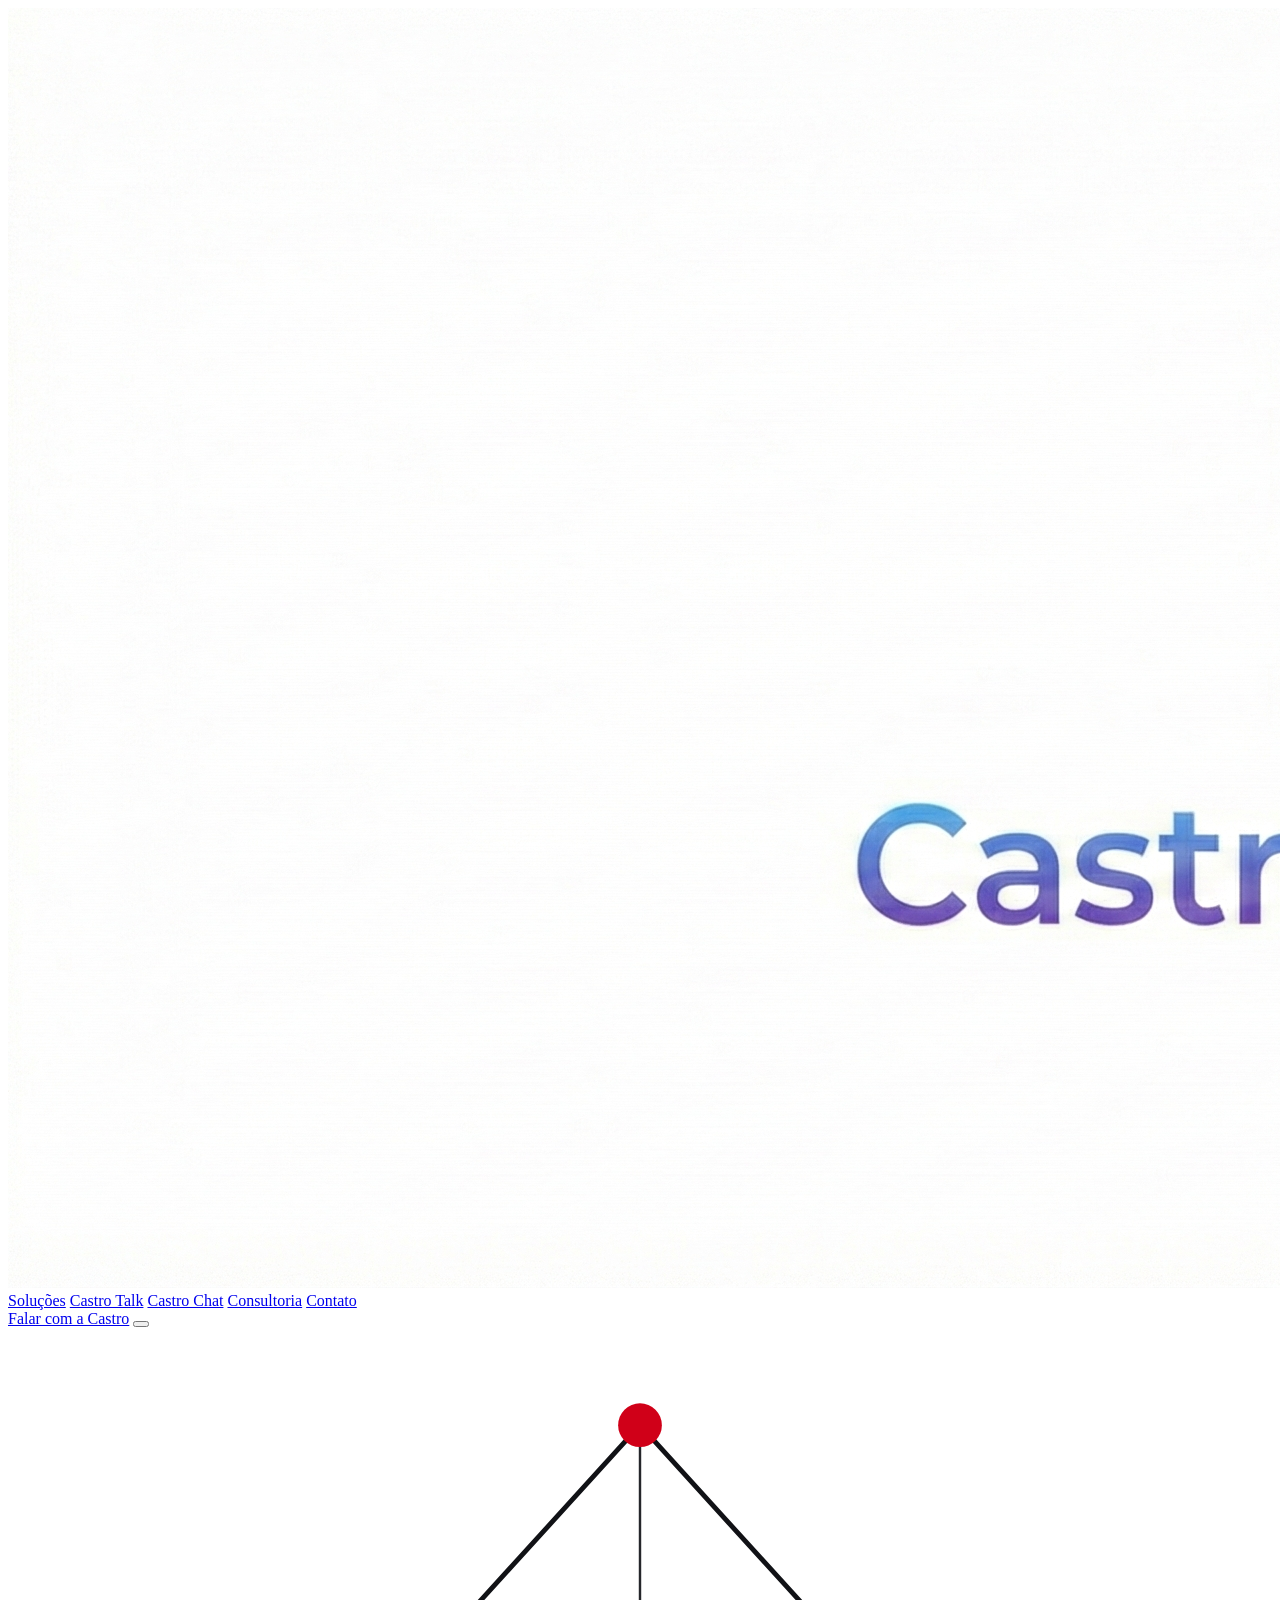
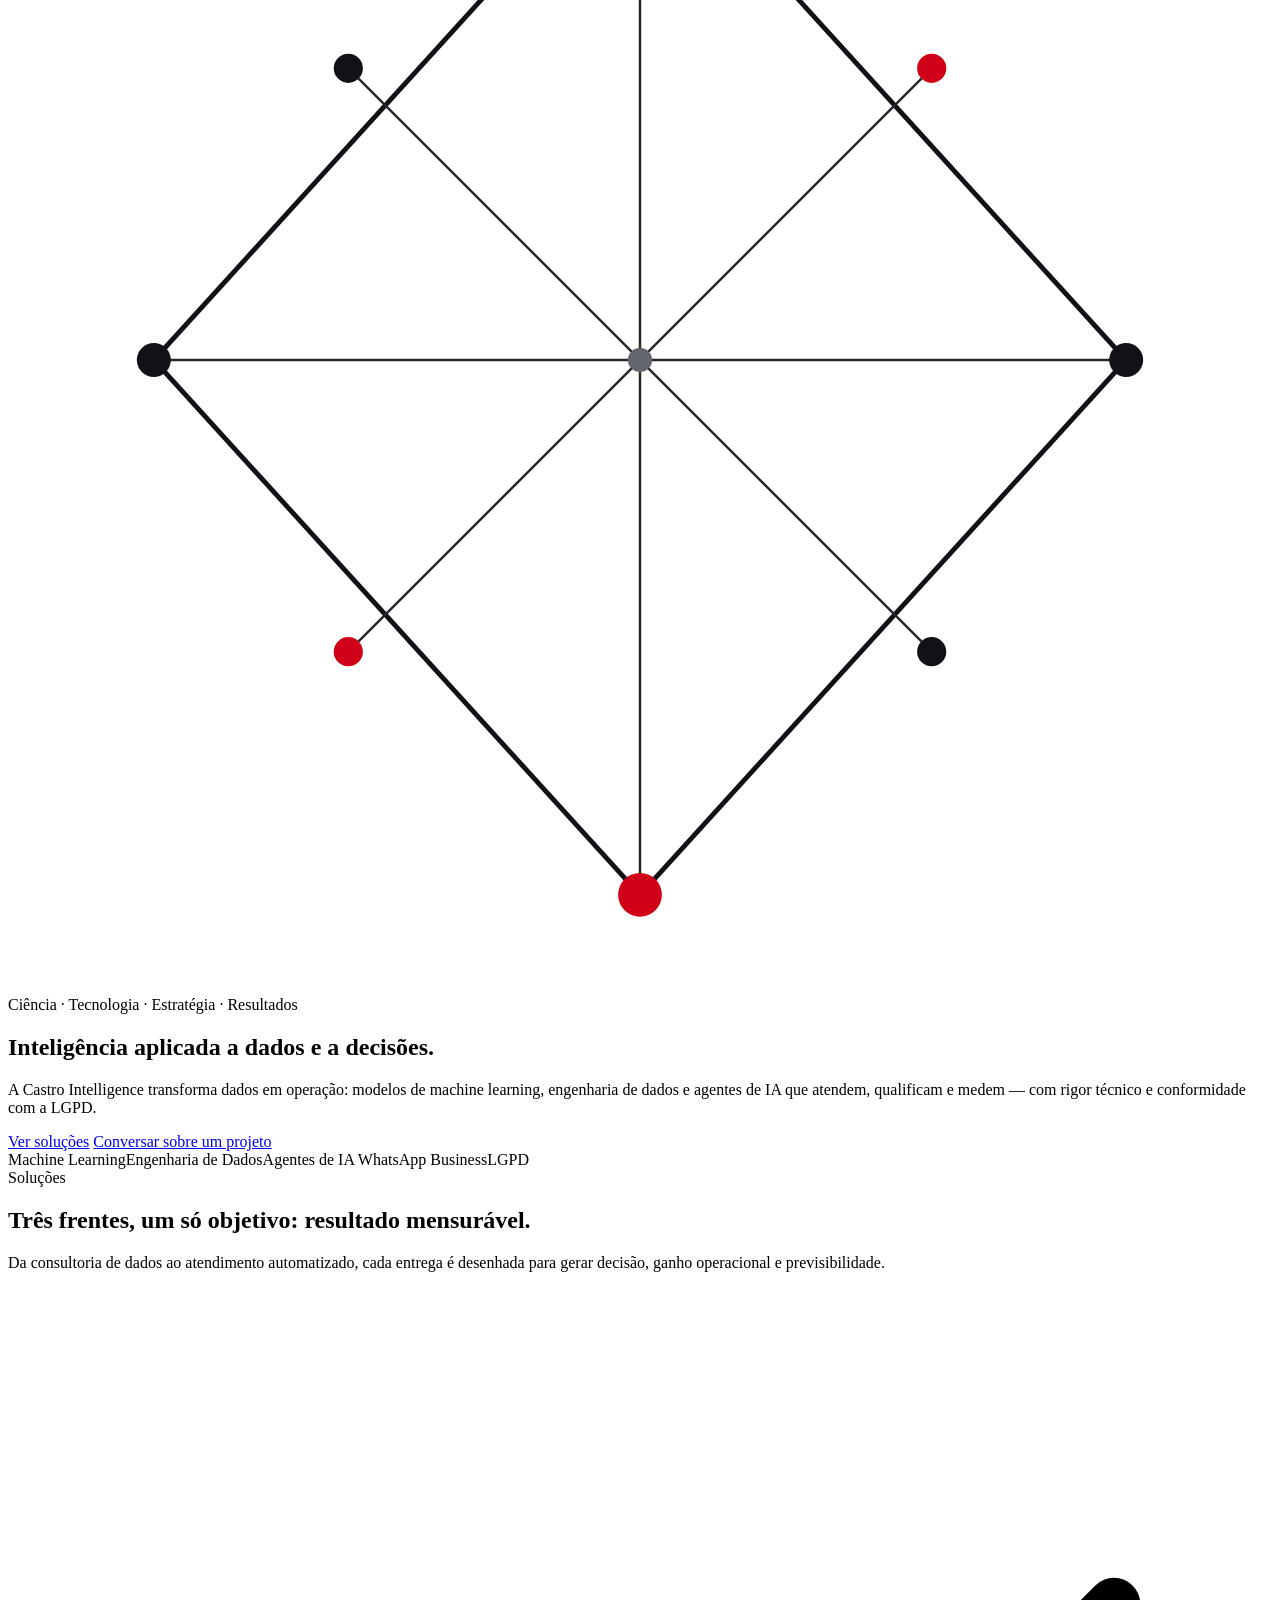
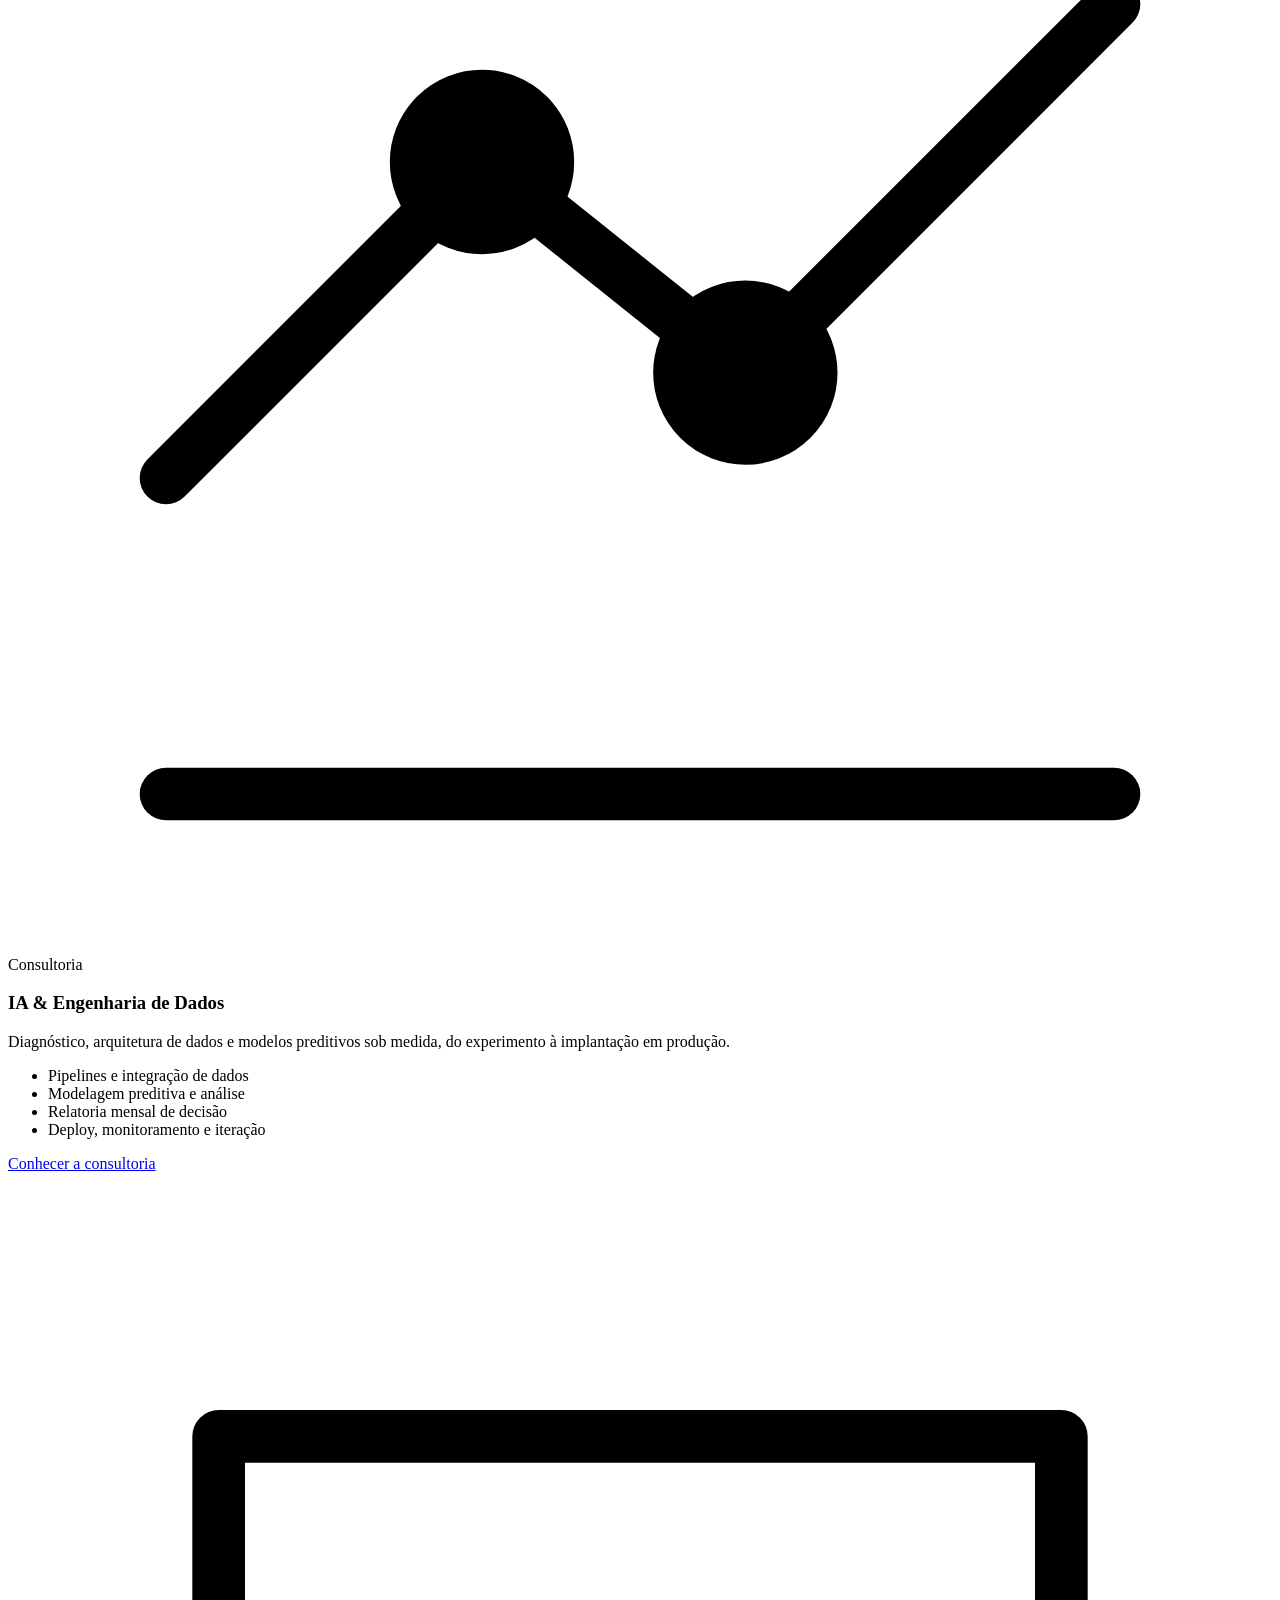
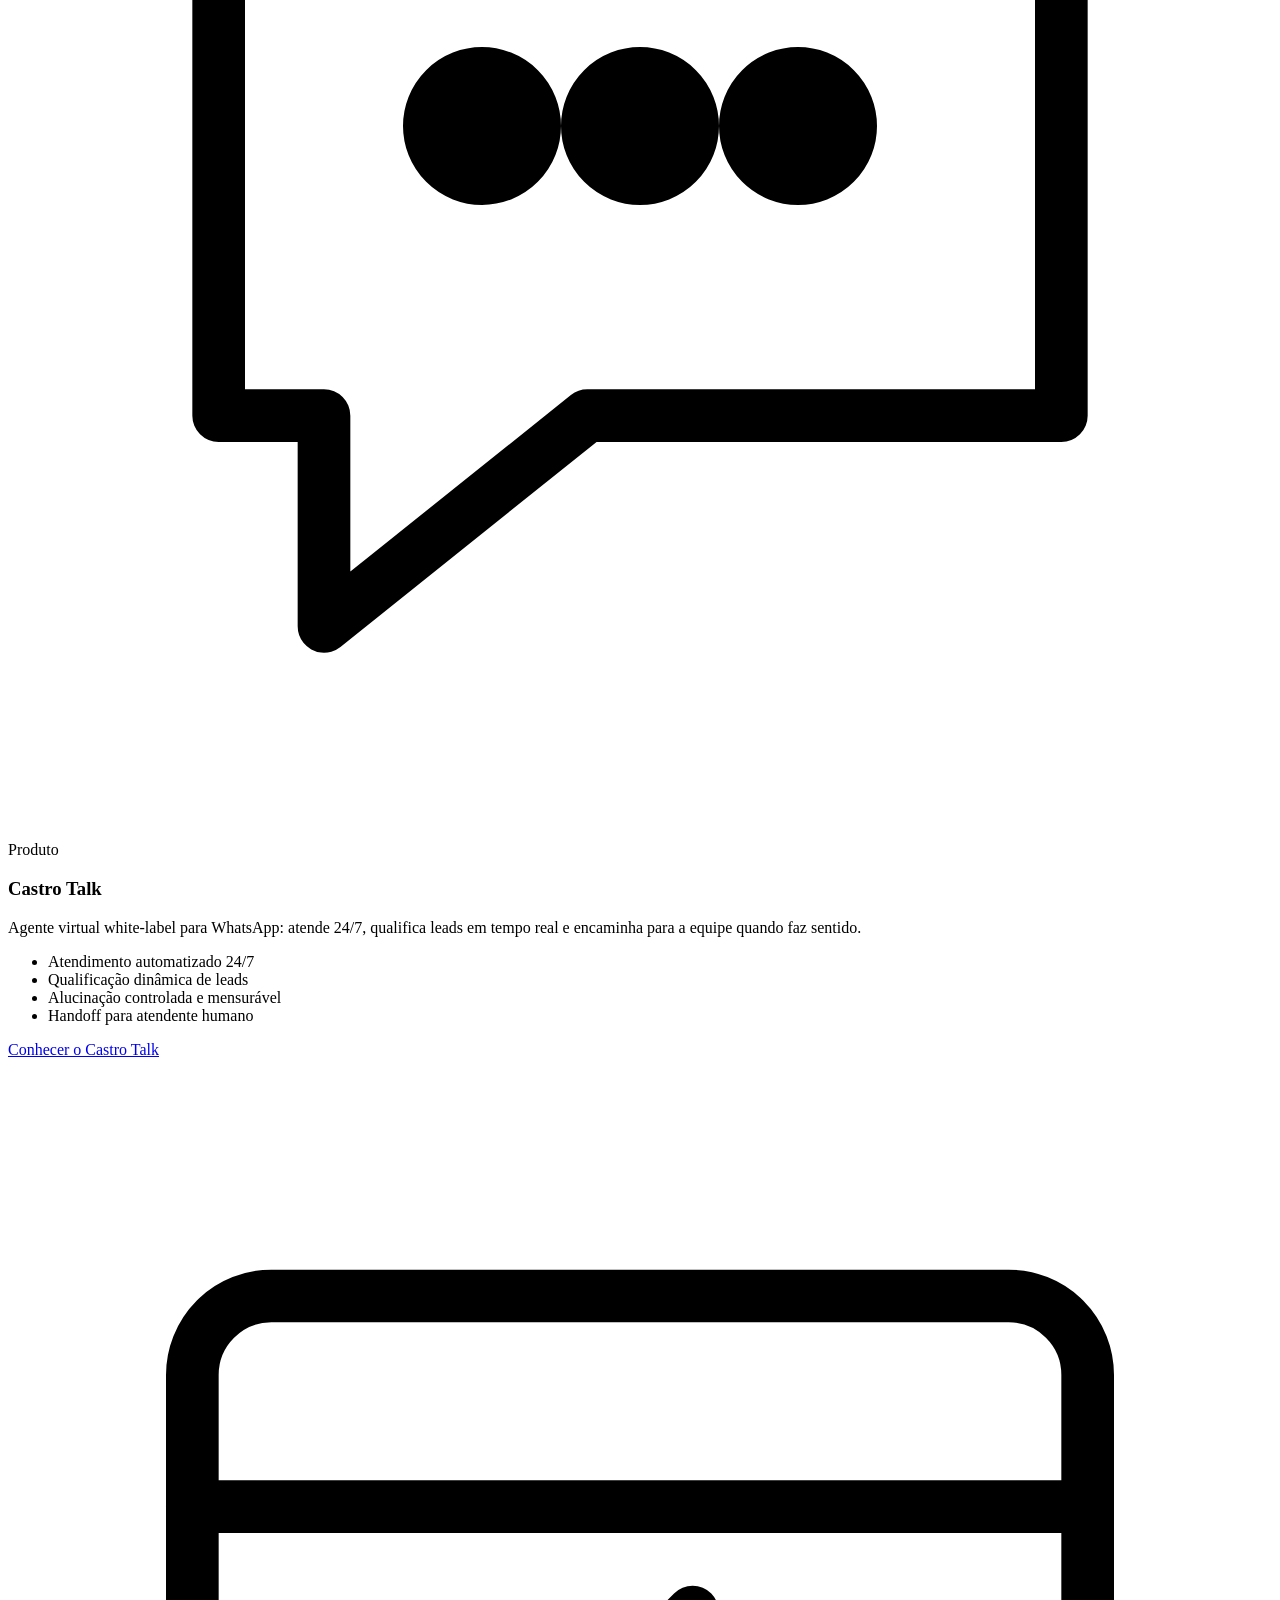
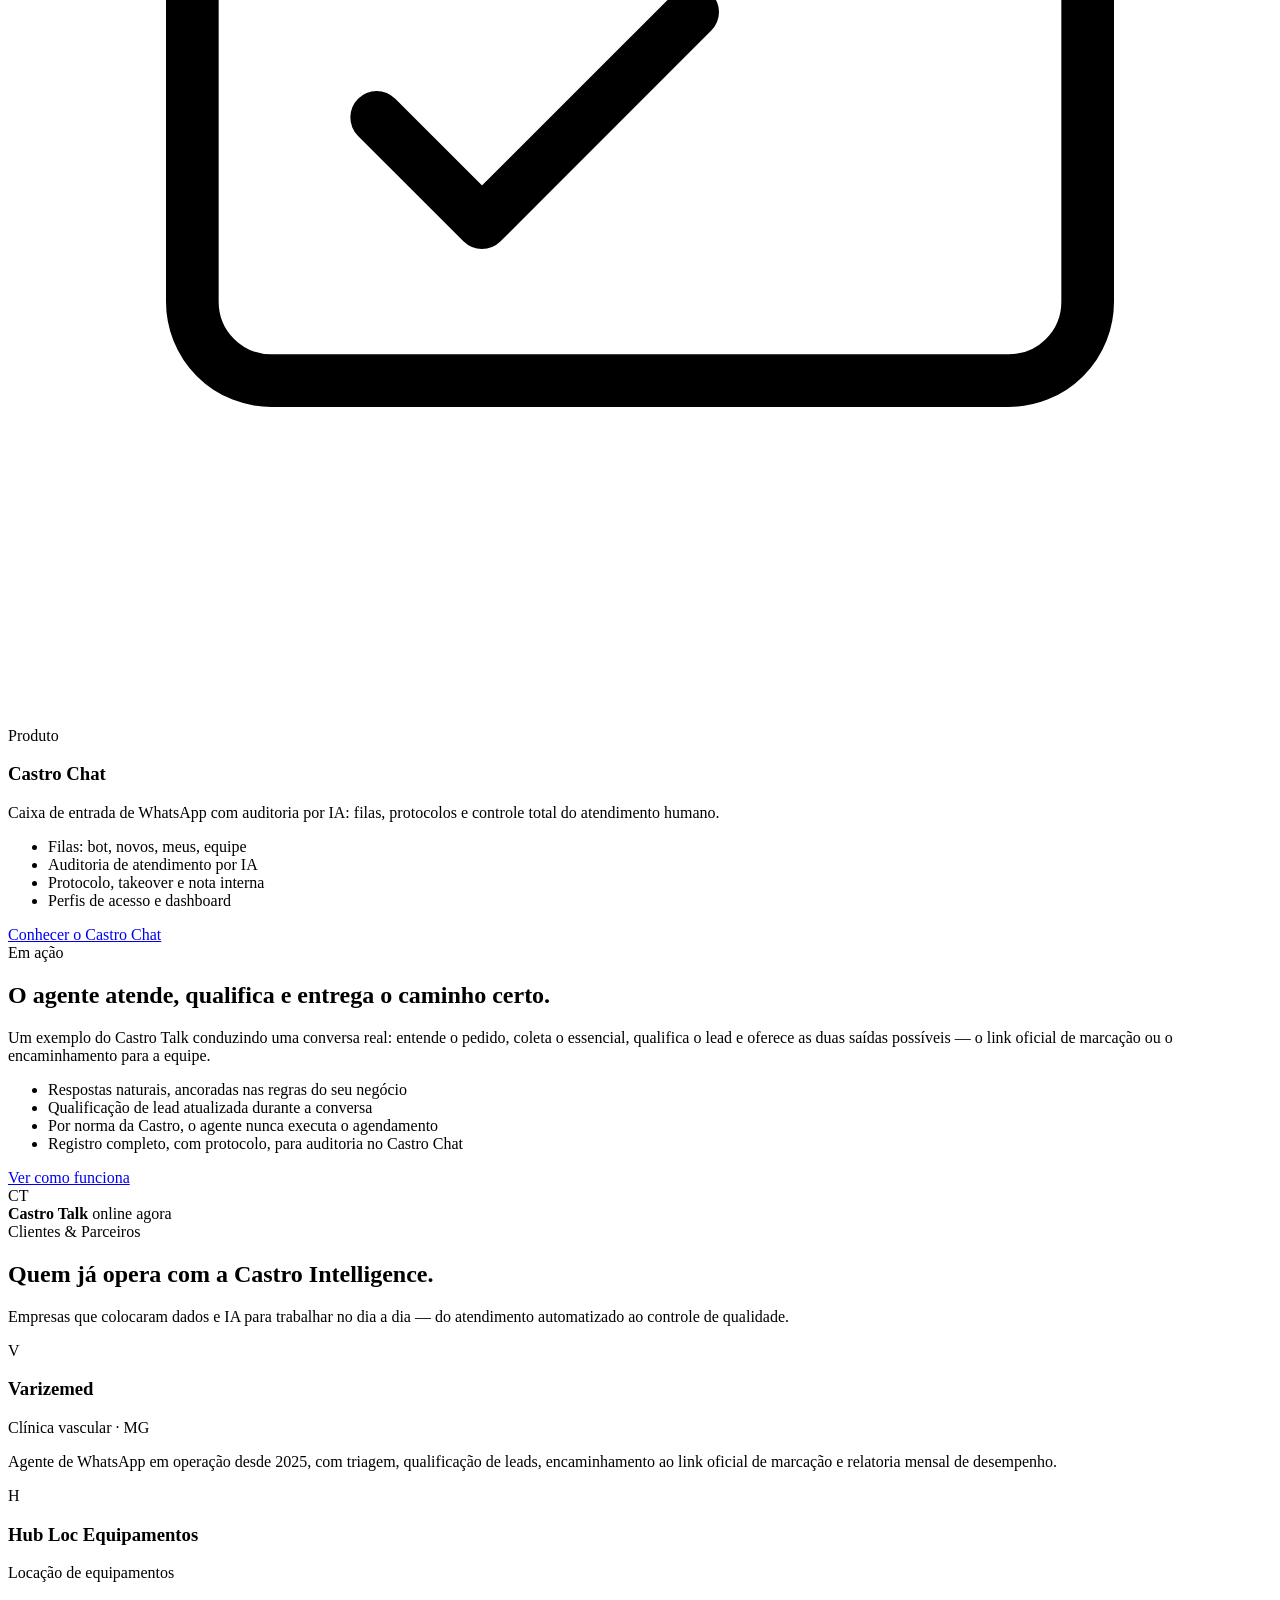
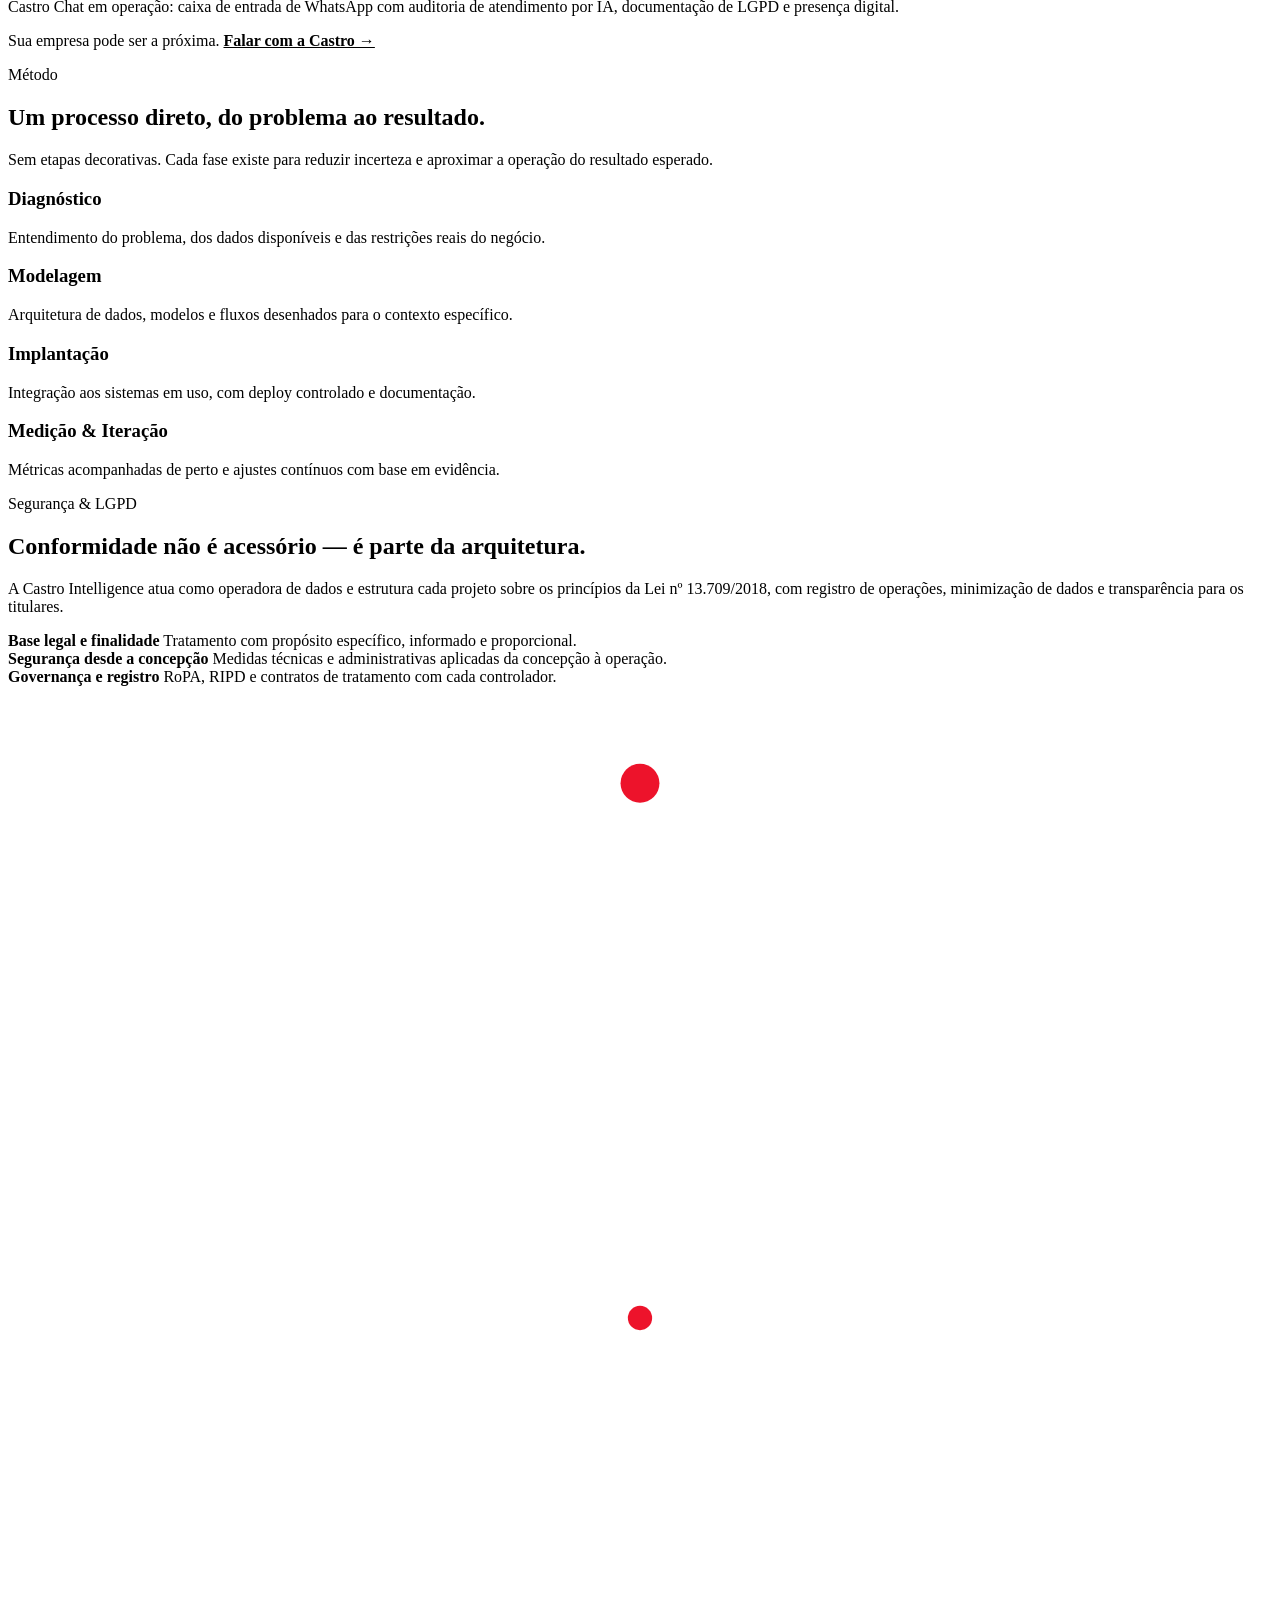
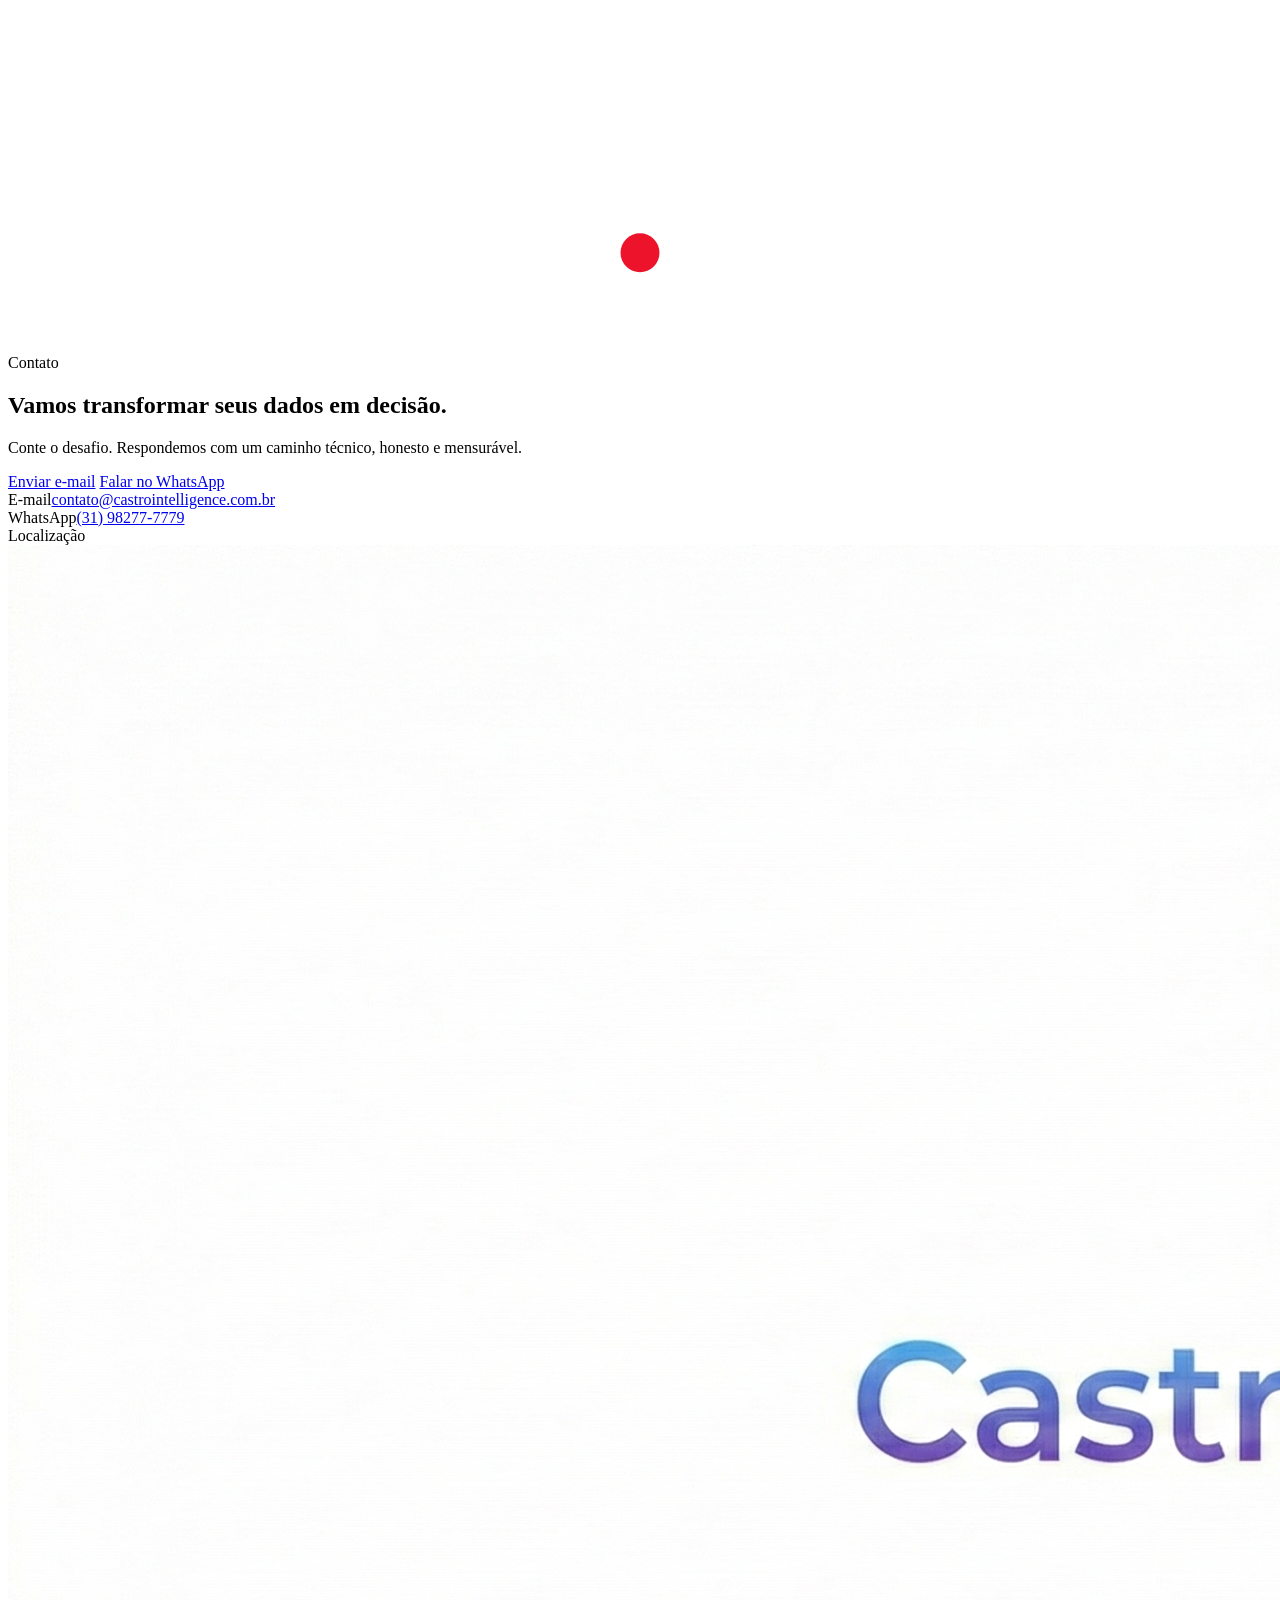
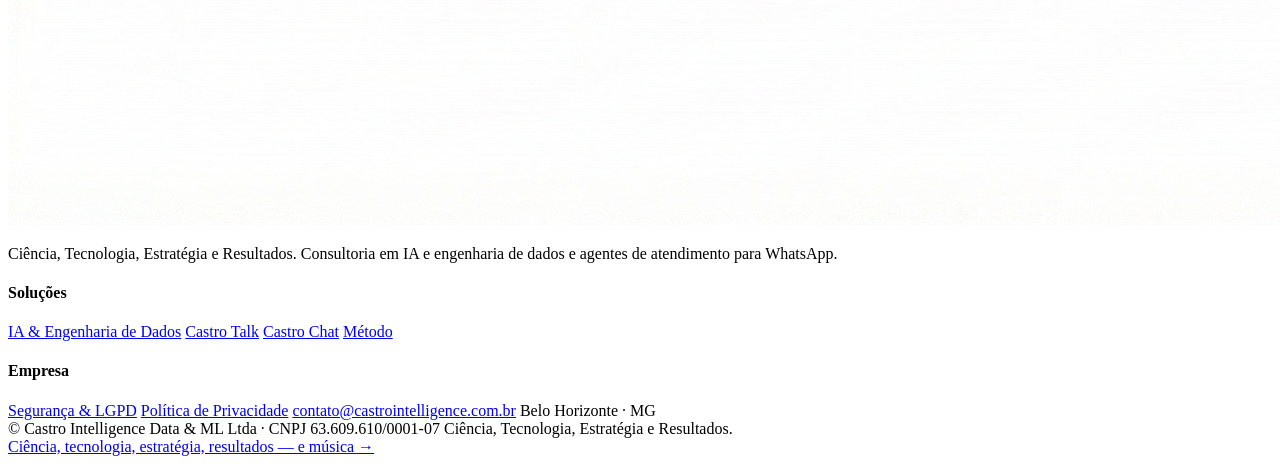
==== index.html @ 680d4be9 "Update index.html" ====
<!doctype html>
<html lang="pt-BR">
<head>
  <meta charset="utf-8" />
  <meta name="viewport" content="width=device-width, initial-scale=1" />
  <title>Castro Intelligence — Ciência, Tecnologia, Estratégia e Resultados</title>
  <meta name="description" content="Castro Intelligence — consultoria em IA e engenharia de dados, agentes de WhatsApp (Castro Talk) e inbox com auditoria por IA (Castro Chat). Belo Horizonte, MG." />
  <meta name="theme-color" content="#111216" />

  <meta property="og:type" content="website" />
  <meta property="og:title" content="Castro Intelligence — Ciência, Tecnologia, Estratégia e Resultados" />
  <meta property="og:description" content="IA aplicada a dados e a decisões. Consultoria em Machine Learning, engenharia de dados e agentes de IA para WhatsApp." />
  <meta property="og:url" content="https://castrointelligence.com.br" />
  <meta property="og:image" content="https://castrointelligence.com.br/assets/ci-logo.png" />
  <meta property="og:locale" content="pt_BR" />

  <link rel="icon" href="assets/ci-logo.png" />
  <link rel="canonical" href="https://castrointelligence.com.br/" />

  <!-- Google Tag Manager -->
  <script>
  (function(w,d,s,l,i){w[l]=w[l]||[];w[l].push({'gtm.start':
  new Date().getTime(),event:'gtm.js'});var f=d.getElementsByTagName(s)[0],
  j=d.createElement(s),dl=l!='dataLayer'?'&l='+l:'';j.async=true;j.src=
  'https://www.googletagmanager.com/gtm.js?id='+i+dl;f.parentNode.insertBefore(j,f);
  })(window,document,'script','dataLayer','GTM-5CB9PXD5');
  </script>
  <!-- End Google Tag Manager -->

  <link rel="preconnect" href="https://fonts.googleapis.com" />
  <link rel="preconnect" href="https://fonts.gstatic.com" crossorigin />
  <link href="https://fonts.googleapis.com/css2?family=Inter:wght@400;500;600;700&family=JetBrains+Mono:wght@500;600&family=Montserrat:wght@600;700;800&display=swap" rel="stylesheet" />
  <link rel="stylesheet" href="assets/ci.css" />
</head>

<body id="top">
  <!-- Google Tag Manager (noscript) -->
  <noscript><iframe src="https://www.googletagmanager.com/ns.html?id=GTM-5CB9PXD5"
  height="0" width="0" style="display:none;visibility:hidden"></iframe></noscript>

  <header class="site-header">
    <div class="container header-inner">
      <a class="brand" href="#top" aria-label="Castro Intelligence — início">
        <img src="assets/ci-logo.png" alt="Castro Intelligence" />
      </a>
      <nav class="nav" id="nav">
        <a href="#solucoes">Soluções</a>
        <a href="castro-talk.html">Castro Talk</a>
        <a href="castro-chat.html">Castro Chat</a>
        <a href="consultoria.html">Consultoria</a>
        <a href="#contato">Contato</a>
      </nav>
      <div class="header-cta">
        <a class="btn btn-primary" href="#contato" data-gtm="cta-contato">Falar com a Castro</a>
        <button class="menu-toggle" id="menuToggle" aria-label="Abrir menu" aria-expanded="false"><span></span></button>
      </div>
    </div>
  </header>

  <!-- ================= HERO ================= -->
  <section class="hero">
    <div class="hero-mesh" aria-hidden="true">
      <svg viewBox="0 0 520 520" xmlns="http://www.w3.org/2000/svg">
        <g fill="none" stroke="#25262B" stroke-width="1">
          <path d="M260 40 L460 260 L260 480 L60 260 Z" stroke="#111216" stroke-width="2"/>
          <path d="M260 40 L260 480 M60 260 L460 260 M140 140 L380 380 M380 140 L140 380"/>
        </g>
        <g>
          <circle cx="260" cy="40" r="9" fill="#D00018"/><circle cx="460" cy="260" r="7" fill="#111216"/>
          <circle cx="260" cy="480" r="9" fill="#D00018"/><circle cx="60" cy="260" r="7" fill="#111216"/>
          <circle cx="140" cy="140" r="6" fill="#111216"/><circle cx="380" cy="140" r="6" fill="#D00018"/>
          <circle cx="380" cy="380" r="6" fill="#111216"/><circle cx="140" cy="380" r="6" fill="#D00018"/>
          <circle cx="260" cy="260" r="5" fill="#64676E"/>
        </g>
      </svg>
    </div>
    <div class="container">
      <div class="hero-inner">
        <span class="eyebrow">Ciência · Tecnologia · Estratégia · Resultados</span>
        <h1>Inteligência aplicada a <span class="accent">dados</span> e a <span class="accent">decisões</span>.</h1>
        <p class="lead">
          A Castro Intelligence transforma dados em operação: modelos de machine learning,
          engenharia de dados e agentes de IA que atendem, qualificam e medem — com rigor
          técnico e conformidade com a LGPD.
        </p>
        <div class="hero-cta">
          <a class="btn btn-primary" href="#solucoes">Ver soluções</a>
          <a class="btn btn-ghost" href="#contato">Conversar sobre um projeto</a>
        </div>
        <div class="hero-tags" aria-hidden="true">
          <span>Machine Learning</span><span>Engenharia de Dados</span><span>Agentes de IA</span>
          <span>WhatsApp Business</span><span>LGPD</span>
        </div>
      </div>
    </div>
  </section>

  <!-- ================= SOLUÇÕES ================= -->
  <section class="section" id="solucoes">
    <div class="container">
      <div class="section-head reveal">
        <span class="eyebrow">Soluções</span>
        <h2>Três frentes, um só objetivo: resultado mensurável.</h2>
        <p>Da consultoria de dados ao atendimento automatizado, cada entrega é desenhada
           para gerar decisão, ganho operacional e previsibilidade.</p>
      </div>

      <div class="cards">
        <article class="card reveal">
          <svg class="card-icon" viewBox="0 0 48 48" fill="none" stroke="currentColor" stroke-width="2" stroke-linecap="round" stroke-linejoin="round" aria-hidden="true">
            <path d="M6 30 L18 18 L28 26 L42 12"/><circle cx="18" cy="18" r="2.5" fill="currentColor"/>
            <circle cx="28" cy="26" r="2.5" fill="currentColor"/><path d="M6 42 H42"/>
          </svg>
          <div class="card-kicker">Consultoria</div>
          <h3>IA &amp; Engenharia de Dados</h3>
          <p>Diagnóstico, arquitetura de dados e modelos preditivos sob medida, do
             experimento à implantação em produção.</p>
          <ul class="card-list">
            <li>Pipelines e integração de dados</li>
            <li>Modelagem preditiva e análise</li>
            <li>Relatoria mensal de decisão</li>
            <li>Deploy, monitoramento e iteração</li>
          </ul>
          <div class="card-foot"><a class="card-link" href="consultoria.html">Conhecer a consultoria</a></div>
        </article>

        <article class="card reveal">
          <svg class="card-icon" viewBox="0 0 48 48" fill="none" stroke="currentColor" stroke-width="2" stroke-linecap="round" stroke-linejoin="round" aria-hidden="true">
            <path d="M8 10 H40 V32 H22 L12 40 V32 H8 Z"/><circle cx="18" cy="21" r="2" fill="currentColor"/>
            <circle cx="24" cy="21" r="2" fill="currentColor"/><circle cx="30" cy="21" r="2" fill="currentColor"/>
          </svg>
          <div class="card-kicker">Produto</div>
          <h3>Castro Talk</h3>
          <p>Agente virtual white-label para WhatsApp: atende 24/7, qualifica leads em
             tempo real e encaminha para a equipe quando faz sentido.</p>
          <ul class="card-list">
            <li>Atendimento automatizado 24/7</li>
            <li>Qualificação dinâmica de leads</li>
            <li>Alucinação controlada e mensurável</li>
            <li>Handoff para atendente humano</li>
          </ul>
          <div class="card-foot"><a class="card-link" href="castro-talk.html">Conhecer o Castro Talk</a></div>
        </article>

        <article class="card reveal">
          <svg class="card-icon" viewBox="0 0 48 48" fill="none" stroke="currentColor" stroke-width="2" stroke-linecap="round" stroke-linejoin="round" aria-hidden="true">
            <rect x="7" y="9" width="34" height="26" rx="3"/><path d="M7 17 H41"/><path d="M14 25 l4 4 l8 -8"/>
          </svg>
          <div class="card-kicker">Produto</div>
          <h3>Castro Chat</h3>
          <p>Caixa de entrada de WhatsApp com auditoria por IA: filas, protocolos e
             controle total do atendimento humano.</p>
          <ul class="card-list">
            <li>Filas: bot, novos, meus, equipe</li>
            <li>Auditoria de atendimento por IA</li>
            <li>Protocolo, takeover e nota interna</li>
            <li>Perfis de acesso e dashboard</li>
          </ul>
          <div class="card-foot"><a class="card-link" href="castro-chat.html">Conhecer o Castro Chat</a></div>
        </article>
      </div>
    </div>
  </section>

  <!-- ================= DEMO ================= -->
  <section class="section section-alt" id="demo">
    <div class="container">
      <div class="demo-grid">
        <div class="demo-copy reveal">
          <span class="eyebrow">Em ação</span>
          <h2>O agente atende, qualifica e entrega o caminho certo.</h2>
          <p>Um exemplo do Castro Talk conduzindo uma conversa real: entende o pedido,
             coleta o essencial, qualifica o lead e oferece as duas saídas possíveis —
             o link oficial de marcação ou o encaminhamento para a equipe.</p>
          <ul class="demo-list">
            <li>Respostas naturais, ancoradas nas regras do seu negócio</li>
            <li>Qualificação de lead atualizada durante a conversa</li>
            <li>Por norma da Castro, o agente nunca executa o agendamento</li>
            <li>Registro completo, com protocolo, para auditoria no Castro Chat</li>
          </ul>
          <div class="hero-cta">
            <a class="btn btn-ghost" href="castro-talk.html">Ver como funciona</a>
          </div>
        </div>
        <div class="demo-phone reveal">
          <div class="phone">
            <div class="phone-top">
              <div class="avatar">CT</div>
              <div>
                <strong>Castro Talk</strong>
                <span><span class="status-dot"></span>online agora</span>
              </div>
            </div>
            <div class="phone-body" id="chatBody"></div>
          </div>
        </div>
      </div>
    </div>
  </section>

  <!-- ================= CLIENTES ================= -->
  <section class="section" id="clientes">
    <div class="container">
      <div class="section-head reveal">
        <span class="eyebrow">Clientes &amp; Parceiros</span>
        <h2>Quem já opera com a Castro Intelligence.</h2>
        <p>Empresas que colocaram dados e IA para trabalhar no dia a dia — do atendimento
           automatizado ao controle de qualidade.</p>
      </div>
      <div class="clients">
        <article class="client-card reveal">
          <div class="client-head">
            <div class="client-logo">V</div>
            <div><h3>Varizemed</h3><div class="client-tag">Clínica vascular · MG</div></div>
          </div>
          <p>Agente de WhatsApp em operação desde 2025, com triagem, qualificação de leads,
             encaminhamento ao link oficial de marcação e relatoria mensal de desempenho.</p>
        </article>
        <article class="client-card reveal">
          <div class="client-head">
            <div class="client-logo">H</div>
            <div><h3>Hub Loc Equipamentos</h3><div class="client-tag">Locação de equipamentos</div></div>
          </div>
          <p>Castro Chat em operação: caixa de entrada de WhatsApp com auditoria de
             atendimento por IA, documentação de LGPD e presença digital.</p>
        </article>
      </div>
      <p class="client-note">Sua empresa pode ser a próxima. <a href="#contato" style="color:var(--ci-red);font-weight:600">Falar com a Castro →</a></p>
    </div>
  </section>

  <!-- ================= MÉTODO ================= -->
  <section class="section section-alt" id="metodo">
    <div class="container">
      <div class="section-head reveal">
        <span class="eyebrow">Método</span>
        <h2>Um processo direto, do problema ao resultado.</h2>
        <p>Sem etapas decorativas. Cada fase existe para reduzir incerteza e aproximar
           a operação do resultado esperado.</p>
      </div>
      <div class="steps">
        <div class="step reveal"><div class="step-line"></div><h3>Diagnóstico</h3>
          <p>Entendimento do problema, dos dados disponíveis e das restrições reais do negócio.</p></div>
        <div class="step reveal"><div class="step-line"></div><h3>Modelagem</h3>
          <p>Arquitetura de dados, modelos e fluxos desenhados para o contexto específico.</p></div>
        <div class="step reveal"><div class="step-line"></div><h3>Implantação</h3>
          <p>Integração aos sistemas em uso, com deploy controlado e documentação.</p></div>
        <div class="step reveal"><div class="step-line"></div><h3>Medição &amp; Iteração</h3>
          <p>Métricas acompanhadas de perto e ajustes contínuos com base em evidência.</p></div>
      </div>
    </div>
  </section>

  <!-- ================= LGPD ================= -->
  <section class="section" id="seguranca">
    <div class="container">
      <div class="trust">
        <div class="reveal">
          <span class="eyebrow">Segurança &amp; LGPD</span>
          <h2>Conformidade não é acessório — é parte da arquitetura.</h2>
          <p>A Castro Intelligence atua como operadora de dados e estrutura cada projeto
             sobre os princípios da Lei nº 13.709/2018, com registro de operações,
             minimização de dados e transparência para os titulares.</p>
        </div>
        <div class="trust-badges reveal">
          <div class="badge"><span class="dot" aria-hidden="true"></span>
            <div><strong>Base legal e finalidade</strong>
            <span>Tratamento com propósito específico, informado e proporcional.</span></div></div>
          <div class="badge"><span class="dot" aria-hidden="true"></span>
            <div><strong>Segurança desde a concepção</strong>
            <span>Medidas técnicas e administrativas aplicadas da concepção à operação.</span></div></div>
          <div class="badge"><span class="dot" aria-hidden="true"></span>
            <div><strong>Governança e registro</strong>
            <span>RoPA, RIPD e contratos de tratamento com cada controlador.</span></div></div>
        </div>
      </div>
    </div>
  </section>

  <!-- ================= CTA ================= -->
  <section class="cta-band" id="contato">
    <div class="cta-mesh" aria-hidden="true">
      <svg viewBox="0 0 520 520" xmlns="http://www.w3.org/2000/svg">
        <g fill="none" stroke="#ffffff" stroke-width="1" opacity=".6">
          <path d="M260 40 L460 260 L260 480 L60 260 Z"/><path d="M260 40 L260 480 M60 260 L460 260"/>
        </g>
        <g>
          <circle cx="260" cy="40" r="8" fill="#ED132B"/><circle cx="460" cy="260" r="6" fill="#ffffff"/>
          <circle cx="260" cy="480" r="8" fill="#ED132B"/><circle cx="60" cy="260" r="6" fill="#ffffff"/>
          <circle cx="260" cy="260" r="5" fill="#ED132B"/>
        </g>
      </svg>
    </div>
    <div class="container">
      <span class="eyebrow">Contato</span>
      <h2>Vamos transformar seus dados em decisão.</h2>
      <p>Conte o desafio. Respondemos com um caminho técnico, honesto e mensurável.</p>
      <div class="cta-actions">
        <a class="btn btn-primary" href="mailto:contato@castrointelligence.com.br" data-gtm="email-contato">Enviar e-mail</a>
        <a class="btn btn-outline-light" href="https://wa.me/5531982777779" target="_blank" rel="noopener" data-gtm="whatsapp-contato">Falar no WhatsApp</a>
      </div>
      <div class="cta-contacts">
        <div><span class="lbl">E-mail</span><a href="mailto:contato@castrointelligence.com.br">contato@castrointelligence.com.br</a></div>
        <div><span class="lbl">WhatsApp</span><a href="https://wa.me/5531982777779" target="_blank" rel="noopener">(31) 98277-7779</a></div>
        <div><span class="lbl">Localização</span><span style="color:rgba(255,255,255,.8)">Belo Horizonte · MG</span></div>
      </div>
    </div>
  </section>

  <!-- ================= FOOTER ================= -->
  <footer class="site-footer">
    <div class="container">
      <div class="footer-inner">
        <div class="footer-brand">
          <img src="assets/ci-logo.png" alt="Castro Intelligence" />
          <p>Ciência, Tecnologia, Estratégia e Resultados. Consultoria em IA e engenharia
             de dados e agentes de atendimento para WhatsApp.</p>
        </div>
        <div class="footer-col">
          <h4>Soluções</h4>
          <a href="consultoria.html">IA &amp; Engenharia de Dados</a>
          <a href="castro-talk.html">Castro Talk</a>
          <a href="castro-chat.html">Castro Chat</a>
          <a href="#metodo">Método</a>
        </div>
        <div class="footer-col">
          <h4>Empresa</h4>
          <a href="#seguranca">Segurança &amp; LGPD</a>
          <a href="privacidade.html">Política de Privacidade</a>
          <a href="mailto:contato@castrointelligence.com.br">contato@castrointelligence.com.br</a>
          <span>Belo Horizonte · MG</span>
        </div>
      </div>
      <div class="footer-bottom">
        <span>© <span id="year"></span> Castro Intelligence Data &amp; ML Ltda · CNPJ 63.609.610/0001-07</span>
        <span class="slogan">Ciência, Tecnologia, Estratégia e Resultados.</span>
      </div>
    </div>
  </footer>

  <!-- ================= ENCORE (portfólio musical) =================
       Para trocar o destino, edite apenas o href abaixo.
  ============================================================== -->
  <section class="encore">
    <div class="container">
      <div class="encore-inner">
        <a class="encore-trigger"
           href="https://iz-castro.github.io/portfolio-musical/"
           target="_blank" rel="noopener"
           data-gtm="portfolio-musical">
          <span class="dia" aria-hidden="true"></span>
          Ciência, tecnologia, estratégia, resultados — e música
          <span class="arrow" aria-hidden="true">→</span>
        </a>
      </div>
    </div>
  </section>

  <script>
    /* Fluxo real da agente: ela NUNCA agenda. Entrega o link ou encaminha para a equipe. */
    window.CI_CHAT = [
      {type:'in',  text:'Oi! Queria marcar uma consulta pra varizes.', t:'20:54'},
      {type:'out', text:'Olá! Sou a assistente virtual da clínica. Posso te ajudar com isso. Como é o seu nome completo?', t:'20:54'},
      {type:'in',  text:'Maria Fernandes', t:'20:55'},
      {type:'out', text:'Prazer, Maria. É o seu primeiro atendimento na clínica?', t:'20:55'},
      {type:'in',  text:'Sim, primeira vez', t:'20:55'},
      {type:'tag', text:'Qualificação atualizada · novo · primeira consulta'},
      {type:'out', text:'Perfeito, Maria! Para o agendamento temos duas opções práticas:\n\n1 — Você escolhe o horário e marca agora mesmo pelo link: https://marcaconsultas.com.br/Varizemed\n\n2 — Ou posso pedir para a equipe de atendimento entrar em contato com você por aqui.\n\nQual você prefere?', t:'20:56'},
      {type:'in',  text:'2', t:'20:56'},
      {type:'out', text:'Combinado! Já encaminhei para a equipe de atendimento. Em breve alguém fala com você por aqui.', t:'20:57'},
      {type:'sys', text:'Encaminhado à equipe · protocolo 20260714-1-REC'}
    ];
  </script>
  <script src="assets/ci.js"></script>
</body>
</html>
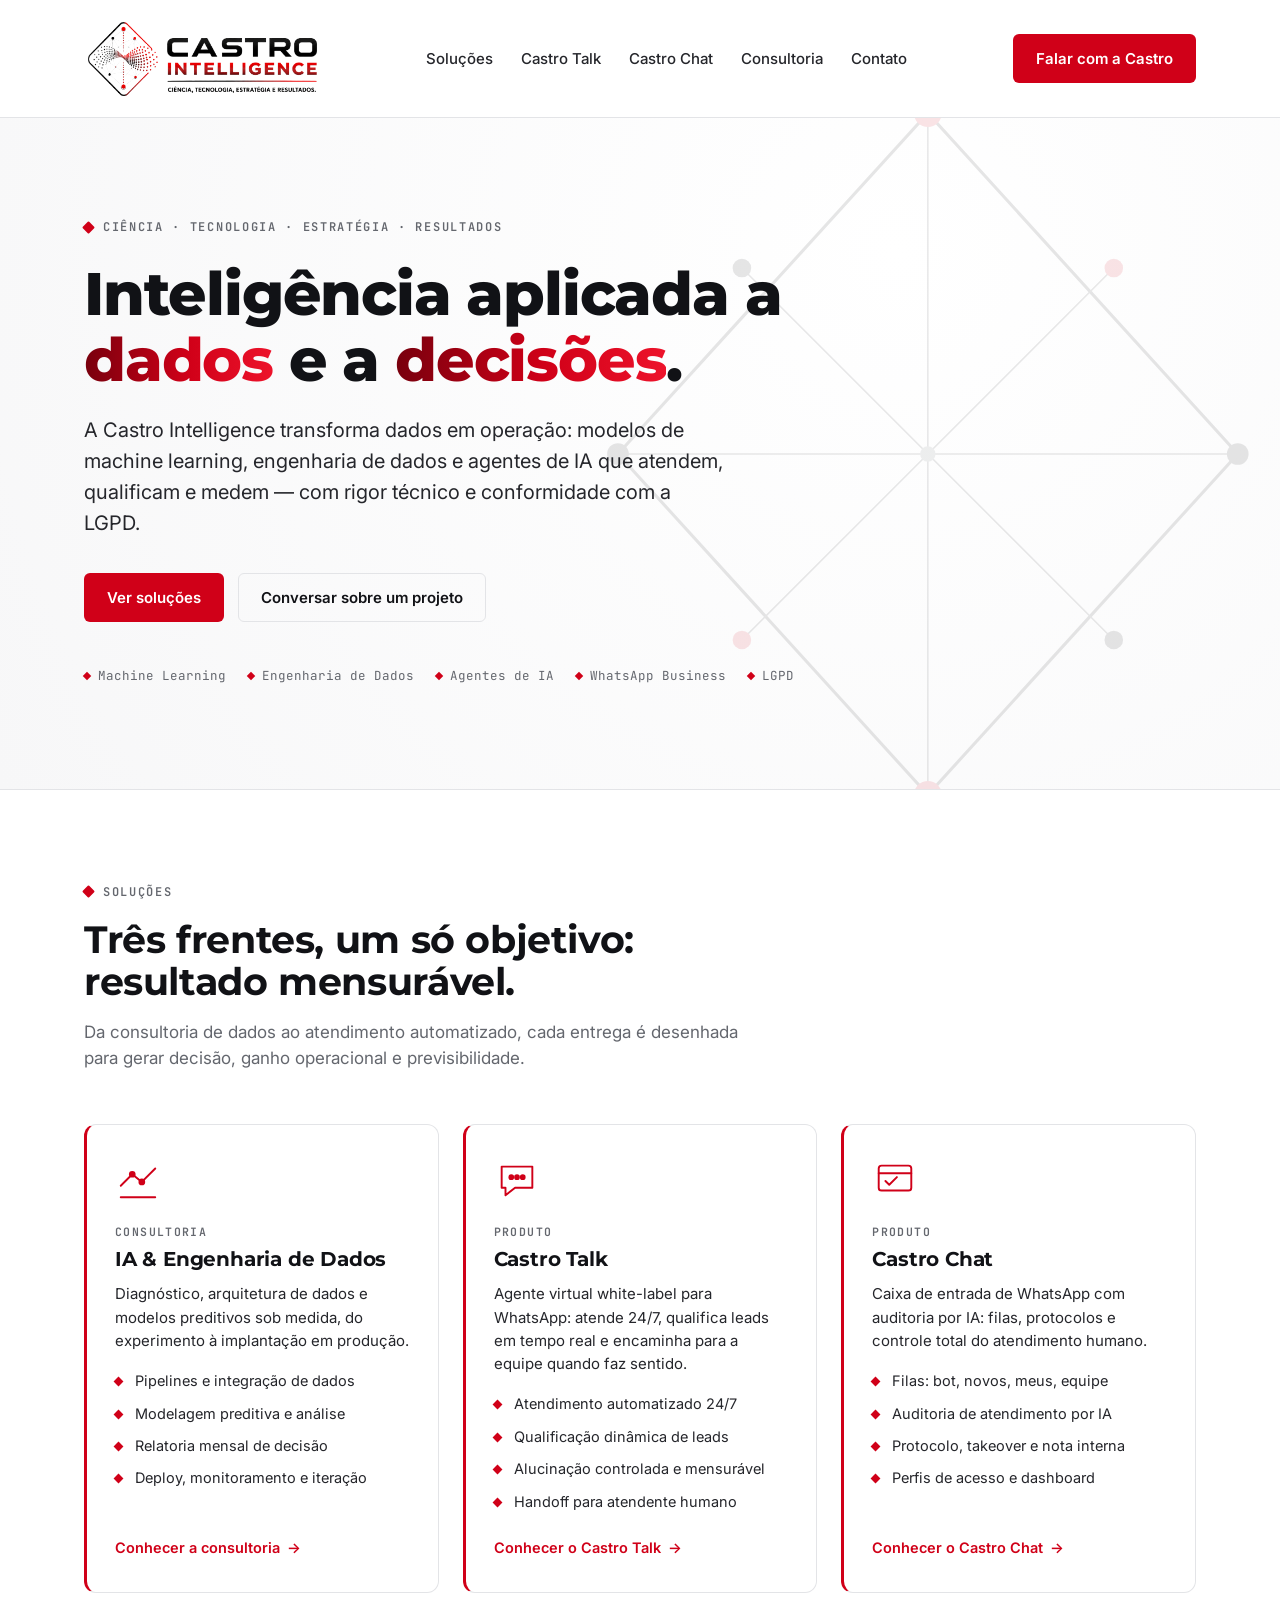
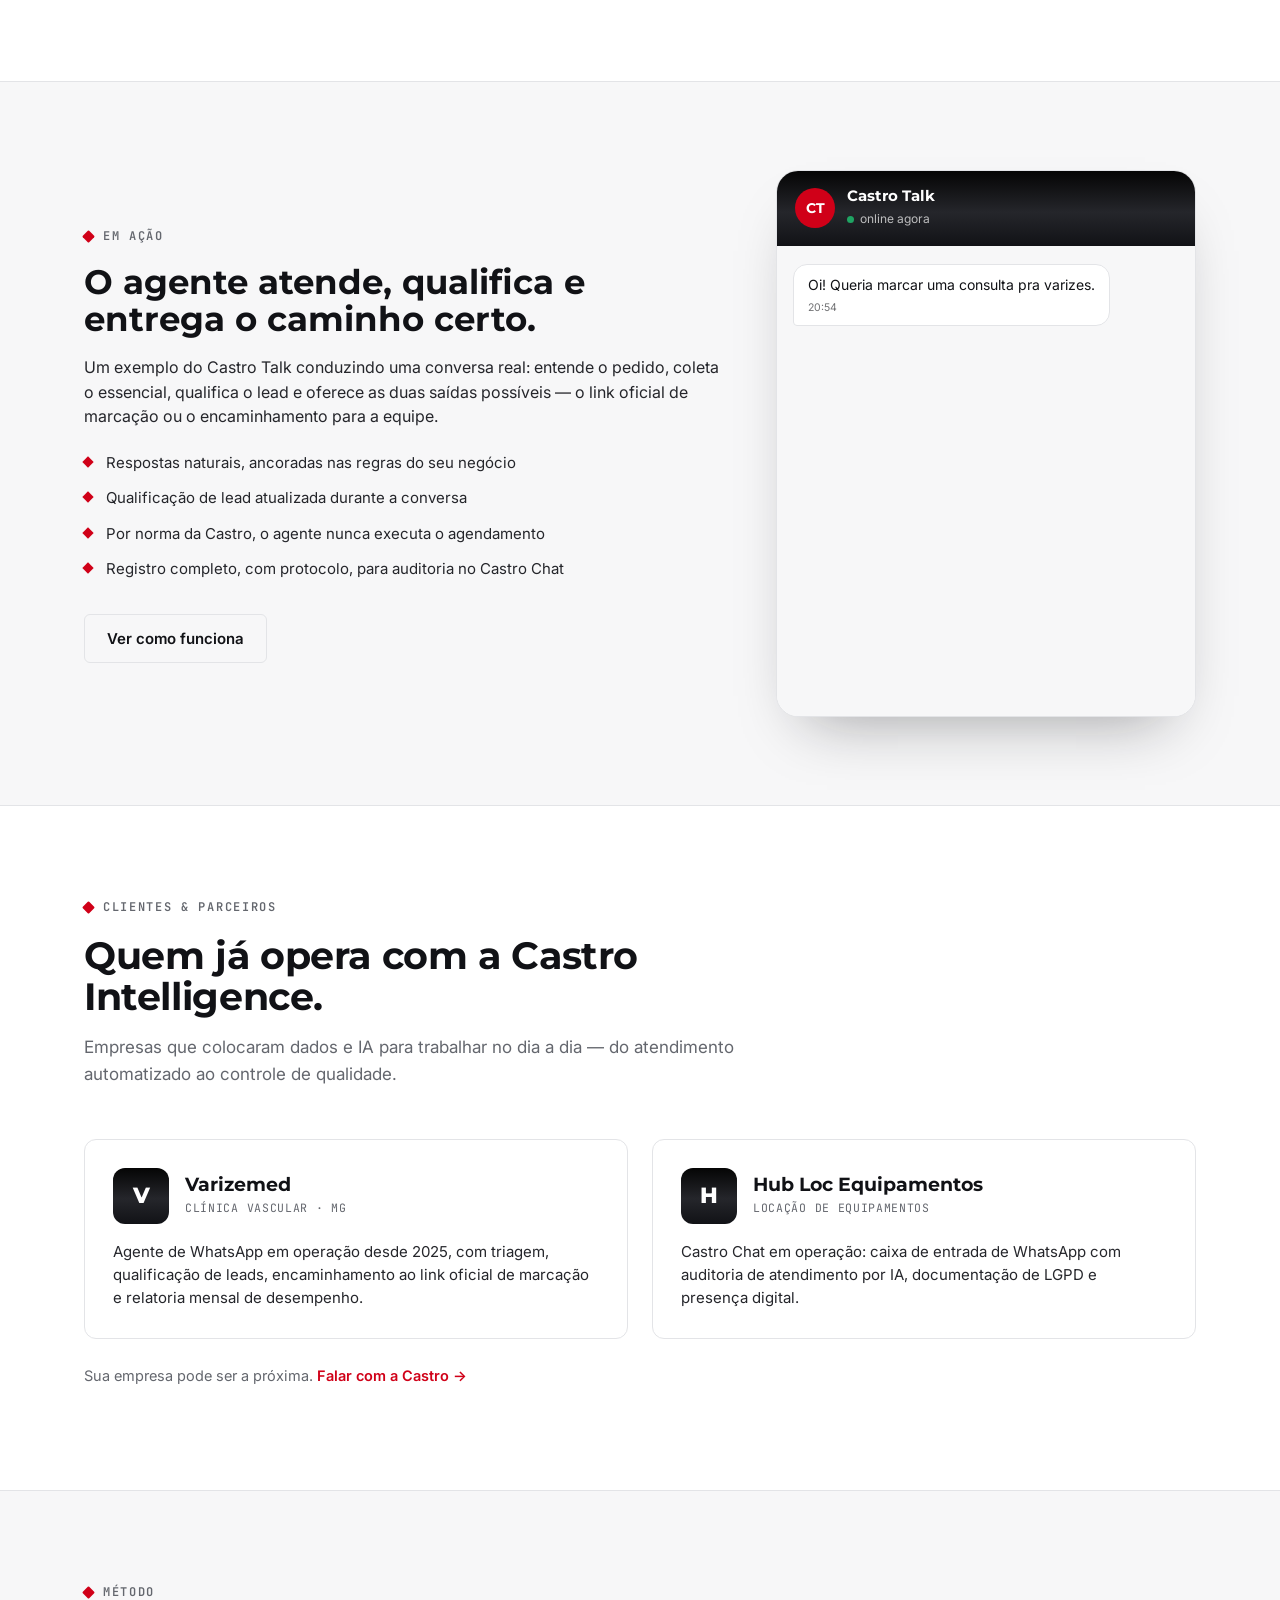
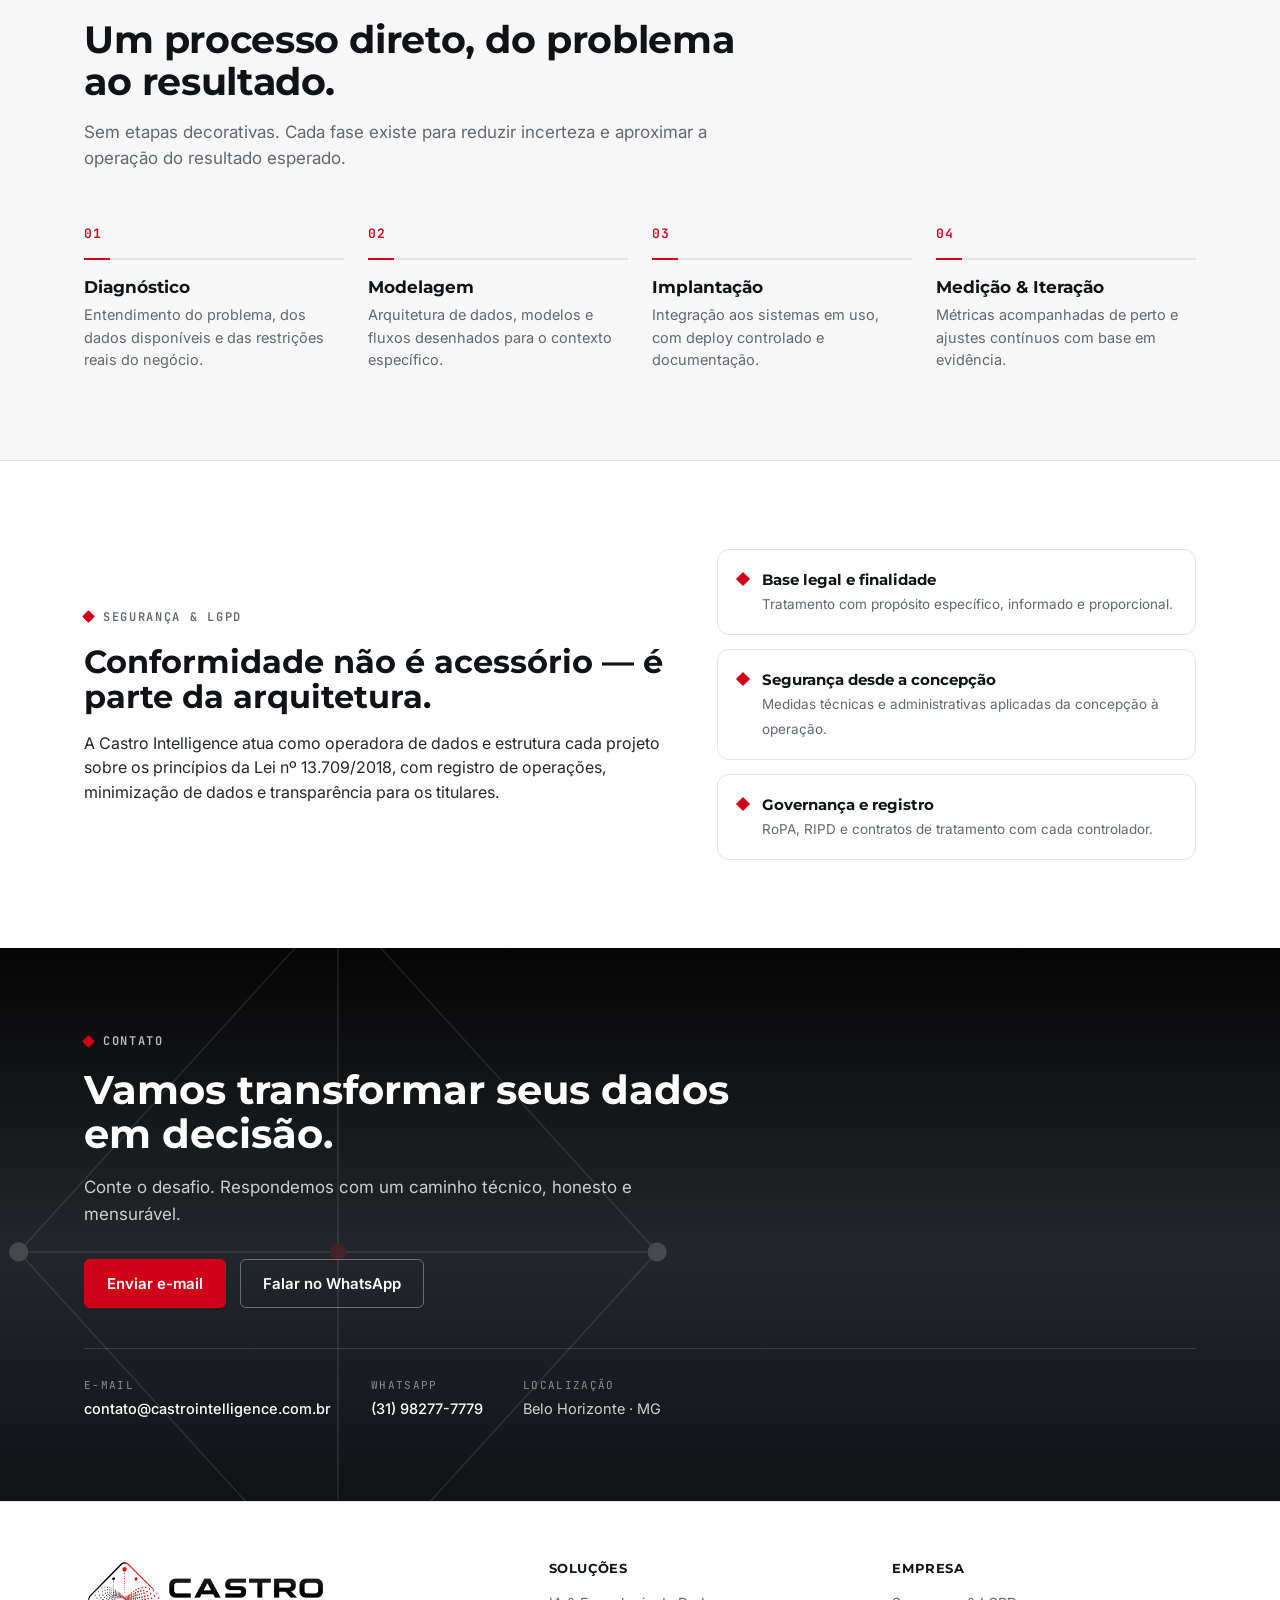
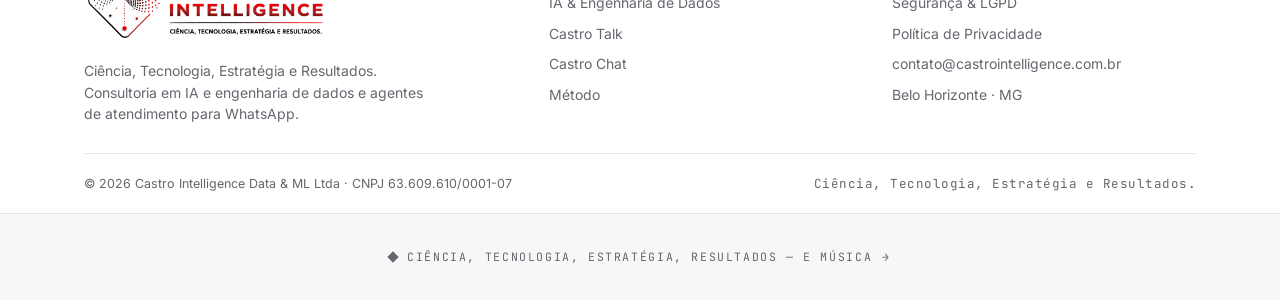
==== commit 405a692b: "Update index.html" ====
--- a/index.html
+++ b/index.html
@@ -345,7 +345,7 @@
     <div class="container">
       <div class="encore-inner">
         <a class="encore-trigger"
-           href="https://iz-castro.github.io/portfolio-musical/"
+           href="https://iz-castro.github.io/portfolio/index.html"
            target="_blank" rel="noopener"
            data-gtm="portfolio-musical">
           <span class="dia" aria-hidden="true"></span>
--- a/assets/ci.css
+++ b/assets/ci.css
@@ -0,0 +1,410 @@
+/* ===========================================================
+   Castro Intelligence — folha de estilo institucional
+   Identidade Visual v1.0 (preto / vermelho / branco)
+   =========================================================== */
+
+:root{
+  --ci-black:#111216;
+  --ci-graphite:#25262B;
+  --ci-red:#D00018;
+  --ci-red-bright:#ED132B;
+  --ci-red-dark:#78000D;
+  --ci-white:#FFFFFF;
+  --ci-fog:#F7F7F8;
+  --ci-line:#E3E4E7;
+  --ci-muted:#64676E;
+
+  --status-positive:#167A4B;
+  --status-warning:#A96800;
+  --status-critical:#B00014;
+  --status-info:#345995;
+
+  --ci-gradient-red:linear-gradient(90deg,#78000D 0%,#D00018 55%,#ED132B 100%);
+  --ci-gradient-black:linear-gradient(180deg,#050505 0%,#25262B 55%,#111216 100%);
+
+  --radius-sm:6px;
+  --radius-md:12px;
+  --radius-lg:20px;
+
+  --maxw:1160px;
+  --header-h:118px;
+
+  --font-display:'Montserrat',Arial,sans-serif;
+  --font-body:'Inter','Segoe UI',Arial,sans-serif;
+  --font-mono:'JetBrains Mono','Consolas',monospace;
+}
+
+*{box-sizing:border-box}
+html{scroll-behavior:smooth}
+html,body{margin:0;padding:0}
+body{
+  font-family:var(--font-body);
+  color:var(--ci-black);
+  background:var(--ci-white);
+  line-height:1.55;
+  -webkit-font-smoothing:antialiased;
+  overflow-x:hidden;
+}
+a{color:inherit;text-decoration:none}
+img{max-width:100%;display:block}
+h1,h2,h3{font-family:var(--font-display);font-weight:700;line-height:1.1;margin:0}
+
+.container{width:100%;max-width:var(--maxw);margin:0 auto;padding:0 24px}
+
+/* ---------- Eyebrow ---------- */
+.eyebrow{
+  display:inline-flex;align-items:center;gap:10px;
+  font-family:var(--font-mono);
+  font-size:12px;font-weight:600;letter-spacing:.14em;
+  text-transform:uppercase;color:var(--ci-muted);
+}
+.eyebrow::before{
+  content:"";width:9px;height:9px;flex:0 0 auto;
+  background:var(--ci-red);transform:rotate(45deg);border-radius:1px;
+}
+
+/* ---------- Botões ---------- */
+.btn{
+  display:inline-flex;align-items:center;justify-content:center;gap:8px;
+  font-family:var(--font-body);font-weight:600;font-size:15px;
+  padding:12px 22px;border-radius:var(--radius-sm);
+  border:1px solid transparent;cursor:pointer;
+  transition:transform .15s ease,background .15s ease,border-color .15s ease,color .15s ease;
+  white-space:nowrap;
+}
+.btn-primary{background:var(--ci-red);color:#fff}
+.btn-primary:hover{background:var(--ci-red-bright);transform:translateY(-1px)}
+.btn-ghost{background:transparent;color:var(--ci-black);border-color:var(--ci-line)}
+.btn-ghost:hover{border-color:var(--ci-black);transform:translateY(-1px)}
+.btn-outline-light{background:transparent;color:#fff;border-color:rgba(255,255,255,.35)}
+.btn-outline-light:hover{border-color:#fff}
+
+/* ---------- Header ---------- */
+.site-header{
+  position:sticky;top:0;z-index:100;height:var(--header-h);
+  background:rgba(255,255,255,.88);
+  backdrop-filter:saturate(1.4) blur(10px);
+  border-bottom:1px solid var(--ci-line);
+}
+.header-inner{height:100%;display:flex;align-items:center;justify-content:space-between;gap:24px}
+.brand img{height:82px;width:auto}
+.nav{display:flex;align-items:center;gap:28px}
+.nav a{font-size:15px;font-weight:500;color:var(--ci-graphite);position:relative;padding:4px 0}
+.nav a:hover{color:var(--ci-black)}
+.nav a::after{content:"";position:absolute;left:0;bottom:-2px;height:2px;width:0;background:var(--ci-red);transition:width .18s ease}
+.nav a:hover::after,.nav a.active::after{width:100%}
+.nav a.active{color:var(--ci-black);font-weight:600}
+.header-cta{display:flex;align-items:center;gap:14px}
+.menu-toggle{
+  display:none;width:44px;height:44px;border:1px solid var(--ci-line);
+  background:#fff;border-radius:var(--radius-sm);cursor:pointer;
+  align-items:center;justify-content:center;
+}
+.menu-toggle span{display:block;width:20px;height:2px;background:var(--ci-black);position:relative}
+.menu-toggle span::before,.menu-toggle span::after{content:"";position:absolute;left:0;width:20px;height:2px;background:var(--ci-black)}
+.menu-toggle span::before{top:-6px}
+.menu-toggle span::after{top:6px}
+
+/* ---------- Seções ---------- */
+.section{padding:88px 0}
+.section-alt{background:var(--ci-fog);border-top:1px solid var(--ci-line);border-bottom:1px solid var(--ci-line)}
+.section-head{max-width:680px;margin-bottom:52px}
+.section-head h2{font-size:clamp(26px,4vw,38px);letter-spacing:-.01em;margin-top:16px}
+.section-head p{color:var(--ci-muted);font-size:17px;margin:16px 0 0}
+
+/* ---------- Hero da home ---------- */
+.hero{
+  position:relative;overflow:hidden;
+  background:radial-gradient(circle at 70% 20%,#ffffff 0%,#F7F7F8 100%);
+  border-bottom:1px solid var(--ci-line);
+}
+.hero-mesh{position:absolute;inset:0;z-index:0;pointer-events:none;opacity:.10}
+.hero-mesh svg{position:absolute;right:-4%;top:50%;transform:translateY(-50%);height:120%;width:auto}
+.hero-inner{position:relative;z-index:1;padding:96px 0 104px;max-width:820px}
+.hero h1{font-size:clamp(34px,6vw,60px);font-weight:800;letter-spacing:-.02em;margin:22px 0 0}
+.hero h1 .accent{background:var(--ci-gradient-red);-webkit-background-clip:text;background-clip:text;color:transparent}
+.hero .lead{font-size:clamp(17px,2.2vw,20px);color:var(--ci-graphite);margin:22px 0 0;max-width:640px}
+.hero-cta{display:flex;flex-wrap:wrap;gap:14px;margin-top:34px}
+.hero-tags{display:flex;flex-wrap:wrap;gap:10px 22px;margin-top:44px;font-family:var(--font-mono);font-size:12.5px;color:var(--ci-muted)}
+.hero-tags span{display:inline-flex;align-items:center;gap:8px}
+.hero-tags span::before{content:"";width:6px;height:6px;background:var(--ci-red);transform:rotate(45deg)}
+
+/* ---------- Hero de página interna ---------- */
+.page-hero{
+  position:relative;overflow:hidden;color:#fff;
+  background:var(--ci-gradient-black);
+}
+.page-hero .container{position:relative;z-index:1;padding:72px 24px 76px}
+.page-hero-mesh{position:absolute;inset:0;z-index:0;pointer-events:none;opacity:.16}
+.page-hero-mesh svg{position:absolute;right:-4%;top:50%;transform:translateY(-50%);height:150%;width:auto}
+.page-hero .eyebrow{color:rgba(255,255,255,.72)}
+.page-hero h1{font-size:clamp(30px,5vw,50px);font-weight:800;letter-spacing:-.02em;margin:18px 0 0;max-width:820px}
+.page-hero .lead{font-size:clamp(16px,2vw,19px);color:rgba(255,255,255,.8);margin:20px 0 0;max-width:660px}
+.page-hero .hero-cta{margin-top:30px}
+
+/* ---------- Prosa ---------- */
+.prose{max-width:720px}
+.prose p{font-size:16.5px;color:var(--ci-graphite);margin:0 0 18px}
+.prose p:last-child{margin-bottom:0}
+.prose a{color:var(--ci-red);font-weight:600}
+
+/* ---------- Cards ---------- */
+.cards{display:grid;grid-template-columns:repeat(3,1fr);gap:24px}
+.cards-2{display:grid;grid-template-columns:repeat(2,1fr);gap:24px}
+.card{
+  background:#fff;border:1px solid var(--ci-line);border-radius:var(--radius-md);
+  border-left:3px solid var(--ci-red);padding:32px 28px;display:flex;flex-direction:column;
+  transition:transform .18s ease,box-shadow .18s ease;
+}
+.card:hover{transform:translateY(-4px);box-shadow:0 18px 40px -24px rgba(17,18,22,.35)}
+.card-icon{width:46px;height:46px;margin-bottom:20px;color:var(--ci-red)}
+.card-kicker{font-family:var(--font-mono);font-size:11.5px;font-weight:600;letter-spacing:.12em;text-transform:uppercase;color:var(--ci-muted);margin-bottom:8px}
+.card h3{font-size:20px;letter-spacing:-.01em}
+.card p{color:var(--ci-graphite);font-size:15px;margin:12px 0 18px}
+.card-list{list-style:none;margin:0 0 22px;padding:0;display:flex;flex-direction:column;gap:10px}
+.card-list li{position:relative;padding-left:20px;font-size:14.5px;color:var(--ci-graphite)}
+.card-list li::before{content:"";position:absolute;left:0;top:8px;width:7px;height:7px;background:var(--ci-red);transform:rotate(45deg)}
+.card-foot{margin-top:auto}
+.card-link{font-weight:600;font-size:14.5px;color:var(--ci-red);display:inline-flex;align-items:center;gap:7px}
+.card-link:hover{color:var(--ci-red-bright)}
+.card-link::after{content:"→";transition:transform .15s ease}
+.card-link:hover::after{transform:translateX(3px)}
+
+/* ---------- Feature grid (recursos) ---------- */
+.features{display:grid;grid-template-columns:repeat(3,1fr);gap:20px}
+.feature{background:#fff;border:1px solid var(--ci-line);border-radius:var(--radius-md);padding:24px}
+.feature .fi{width:34px;height:34px;color:var(--ci-red);margin-bottom:14px}
+.feature h3{font-size:16.5px;margin-bottom:8px}
+.feature p{font-size:14.5px;color:var(--ci-muted);margin:0}
+.section-alt .feature{background:#fff}
+
+/* ---------- Callout / regra ---------- */
+.callout{
+  background:#FFF2F3;border:1px solid #B00014;border-left-width:4px;
+  border-radius:var(--radius-md);padding:26px 28px;max-width:760px;
+}
+.callout .eyebrow{color:var(--ci-red-dark)}
+.callout h3{font-size:19px;margin:14px 0 10px}
+.callout p{font-size:15.5px;color:var(--ci-graphite);margin:0}
+
+.note-card{
+  background:#fff;border:1px solid var(--ci-line);border-radius:var(--radius-md);
+  border-left:3px solid var(--ci-red);padding:22px 24px;
+}
+.note-card h3{font-size:16.5px;margin-bottom:8px}
+.note-card p{font-size:14.5px;color:var(--ci-muted);margin:0}
+
+/* ---------- Passos ---------- */
+.steps{display:grid;grid-template-columns:repeat(4,1fr);gap:24px;counter-reset:step}
+.steps-3{grid-template-columns:repeat(3,1fr)}
+.step{position:relative;padding-top:28px}
+.step::before{
+  counter-increment:step;content:"0" counter(step);
+  font-family:var(--font-mono);font-size:13px;font-weight:600;color:var(--ci-red);
+  position:absolute;top:0;left:0;letter-spacing:.06em;
+}
+.step-line{height:2px;background:var(--ci-line);margin:6px 0 18px;position:relative}
+.step-line::before{content:"";position:absolute;left:0;top:0;height:2px;width:26px;background:var(--ci-red)}
+.step h3{font-size:17px;margin-bottom:8px}
+.step p{font-size:14.5px;color:var(--ci-muted);margin:0}
+
+/* ---------- Confiança / LGPD ---------- */
+.trust{display:grid;grid-template-columns:1.1fr .9fr;gap:48px;align-items:center}
+.trust h2{font-size:clamp(24px,3.4vw,32px);margin-top:16px}
+.trust p{color:var(--ci-graphite);font-size:16px;margin:16px 0 0}
+.trust-badges{display:flex;flex-direction:column;gap:14px}
+.badge{display:flex;gap:14px;align-items:flex-start;background:#fff;border:1px solid var(--ci-line);border-radius:var(--radius-md);padding:18px 20px}
+.badge .dot{width:10px;height:10px;flex:0 0 auto;margin-top:6px;background:var(--ci-red);transform:rotate(45deg)}
+.badge strong{display:block;font-family:var(--font-display);font-size:15px}
+.badge span{font-size:13.5px;color:var(--ci-muted)}
+
+/* ---------- Demo de chat (WhatsApp) ---------- */
+.demo-grid{display:grid;grid-template-columns:1fr 420px;gap:56px;align-items:center}
+.demo-copy h2{font-size:clamp(24px,3.6vw,34px);margin-top:16px}
+.demo-copy p{color:var(--ci-graphite);font-size:16px;margin:16px 0 0}
+.demo-list{list-style:none;margin:22px 0 0;padding:0;display:flex;flex-direction:column;gap:12px}
+.demo-list li{position:relative;padding-left:22px;font-size:15px;color:var(--ci-graphite)}
+.demo-list li::before{content:"";position:absolute;left:0;top:7px;width:8px;height:8px;background:var(--ci-red);transform:rotate(45deg)}
+
+.phone{background:#fff;border:1px solid var(--ci-line);border-radius:22px;overflow:hidden;box-shadow:0 30px 60px -30px rgba(17,18,22,.4);max-width:420px;margin:0 auto;width:100%}
+.phone-top{display:flex;align-items:center;gap:12px;background:var(--ci-gradient-black);color:#fff;padding:16px 18px}
+.phone-top .avatar{width:40px;height:40px;border-radius:50%;flex:0 0 auto;display:flex;align-items:center;justify-content:center;font-family:var(--font-display);font-weight:700;font-size:14px;background:var(--ci-red);color:#fff}
+.phone-top strong{display:block;font-family:var(--font-display);font-size:15px;line-height:1.2}
+.phone-top span{font-size:12px;color:rgba(255,255,255,.7);display:inline-flex;align-items:center}
+.status-dot{width:7px;height:7px;border-radius:50%;background:#1FA463;display:inline-block;margin-right:6px}
+.phone-body{background:var(--ci-fog);padding:18px 16px;min-height:470px;display:flex;flex-direction:column;gap:10px}
+.bubble{max-width:85%;padding:10px 14px;border-radius:14px;font-size:14px;line-height:1.45;opacity:0;transform:translateY(8px);transition:opacity .3s ease,transform .3s ease;word-wrap:break-word}
+.bubble.show{opacity:1;transform:none}
+.bubble.in{align-self:flex-start;background:#fff;border:1px solid var(--ci-line);border-bottom-left-radius:4px;color:var(--ci-black)}
+.bubble.out{align-self:flex-end;background:var(--ci-graphite);color:#fff;border-bottom-right-radius:4px}
+.bubble.out a{color:#fff;text-decoration:underline;word-break:break-all}
+.bubble .t{display:block;font-size:10.5px;margin-top:5px;opacity:.6}
+.bubble.tag{align-self:center;background:rgba(208,0,24,.08);border:1px solid rgba(208,0,24,.25);color:var(--ci-red-dark);font-family:var(--font-mono);font-size:11.5px;letter-spacing:.03em;padding:6px 12px;border-radius:20px;max-width:none;text-align:center}
+.bubble.sys{align-self:center;background:var(--ci-graphite);color:rgba(255,255,255,.9);font-family:var(--font-mono);font-size:11px;letter-spacing:.03em;padding:6px 12px;border-radius:20px;max-width:none;text-align:center}
+.typing{align-self:flex-start;background:#fff;border:1px solid var(--ci-line);padding:13px 15px;border-radius:14px;border-bottom-left-radius:4px;display:none;gap:4px}
+.typing.show{display:inline-flex}
+.typing i{width:6px;height:6px;border-radius:50%;background:var(--ci-muted);animation:blink 1.2s infinite}
+.typing i:nth-child(2){animation-delay:.2s}
+.typing i:nth-child(3){animation-delay:.4s}
+@keyframes blink{0%,60%,100%{opacity:.25}30%{opacity:1}}
+
+/* ---------- Réplica do painel Castro Chat ---------- */
+.app-shell{
+  background:#0E0F13;border:1px solid #26272D;border-radius:var(--radius-lg);
+  overflow:hidden;color:#E7E8EA;
+  display:grid;grid-template-columns:82px 260px 1fr 268px;
+  min-height:520px;font-size:13px;
+  box-shadow:0 40px 80px -40px rgba(0,0,0,.6);
+}
+.app-rail{background:#0A0B0E;border-right:1px solid #26272D;padding:14px 0;display:flex;flex-direction:column;gap:4px}
+.rail-item{display:flex;flex-direction:column;align-items:center;gap:5px;padding:11px 4px;color:#8A8D95;cursor:default}
+.rail-item .ri{width:20px;height:20px}
+.rail-item b{font-family:var(--font-mono);font-size:9.5px;font-weight:600;letter-spacing:.06em}
+.rail-item.on{color:var(--ci-red-bright);background:rgba(208,0,24,.10);border-left:2px solid var(--ci-red)}
+.app-list{background:#0E0F13;border-right:1px solid #26272D;padding:18px 14px}
+.app-list .lbl{font-family:var(--font-mono);font-size:10px;letter-spacing:.14em;color:#71747C;text-transform:uppercase}
+.app-list h4{font-family:var(--font-display);font-size:19px;margin:6px 0 14px;color:#fff}
+.fake-input{background:#16171C;border:1px solid #2B2C33;border-radius:10px;padding:9px 12px;color:#6E7178;font-size:12.5px;margin-bottom:12px}
+.conv{background:#14151A;border:1px solid #26272D;border-radius:12px;padding:11px 12px;margin-bottom:10px}
+.conv.on{border-color:var(--ci-red);background:rgba(208,0,24,.07)}
+.conv-top{display:flex;justify-content:space-between;align-items:baseline;gap:8px}
+.conv-top b{font-size:13.5px;color:#fff}
+.conv-top i{font-style:normal;font-size:11px;color:#71747C}
+.conv small{display:block;color:#8A8D95;font-size:11.5px;margin-top:2px}
+.pill{display:inline-block;font-family:var(--font-mono);font-size:9.5px;letter-spacing:.05em;padding:3px 8px;border-radius:20px;margin-top:8px;margin-right:5px}
+.pill-red{background:rgba(208,0,24,.14);color:#FF6B7A;border:1px solid rgba(208,0,24,.4)}
+.pill-gray{background:#1C1D23;color:#9A9DA5;border:1px solid #2B2C33}
+.app-main{padding:18px;display:flex;flex-direction:column;background:#0E0F13}
+.main-head{border:1px solid #26272D;border-radius:12px;padding:14px 16px;background:#14151A}
+.main-head b{color:#fff;font-size:15px;font-family:var(--font-display)}
+.main-head small{display:block;color:#8A8D95;margin-top:3px;font-family:var(--font-mono);font-size:11px}
+.meta-row{display:flex;flex-wrap:wrap;gap:8px 18px;margin:12px 2px 16px;font-size:11px;color:#8A8D95;font-family:var(--font-mono)}
+.meta-row b{color:#C9CBD0;font-weight:600}
+.app-msgs{display:flex;flex-direction:column;gap:10px;flex:1}
+.m{max-width:82%;border-radius:12px;padding:10px 13px;font-size:12.5px;line-height:1.45}
+.m b{display:block;font-size:11.5px;margin-bottom:4px}
+.m-bot{align-self:flex-end;background:rgba(208,0,24,.10);border:1px solid rgba(208,0,24,.32)}
+.m-bot b{color:#FF6B7A}
+.m-cli{align-self:flex-start;background:#16171C;border:1px solid #2B2C33}
+.m-cli b{color:#C9CBD0}
+.m-sys{align-self:center;background:#1A1B21;border:1px solid #2B2C33;color:#9A9DA5;font-family:var(--font-mono);font-size:11px;text-align:center;max-width:none}
+.internal-bar{margin-top:14px;background:#3A3213;border:1px solid #6B5A1E;border-radius:10px;padding:10px 13px;color:#E4CE7A;font-size:12px}
+.app-side{background:#0A0B0E;border-left:1px solid #26272D;padding:18px 14px}
+.app-side .lbl{font-family:var(--font-mono);font-size:10px;letter-spacing:.14em;color:#71747C;text-transform:uppercase}
+.app-side h4{font-family:var(--font-display);font-size:18px;color:#fff;margin:6px 0 12px}
+.acc{background:#14151A;border:1px solid #26272D;border-radius:10px;padding:10px 12px;margin-bottom:8px;display:flex;justify-content:space-between;align-items:center;color:#C9CBD0;font-size:12.5px;font-weight:600}
+.acc.on{border-color:var(--ci-red);color:#fff}
+.acc i{font-style:normal;color:#71747C;font-size:10px}
+.side-field{background:#16171C;border:1px solid #2B2C33;border-radius:8px;padding:8px 11px;color:#9A9DA5;font-size:12px;margin-bottom:8px;display:flex;justify-content:space-between}
+.side-btn{background:var(--ci-red);color:#fff;border-radius:8px;padding:9px;text-align:center;font-weight:600;font-size:12.5px;margin-bottom:8px}
+.side-btn.sec{background:transparent;border:1px solid #2B2C33;color:#9A9DA5}
+.app-caption{font-size:13px;color:var(--ci-muted);margin-top:16px;text-align:center;font-style:italic}
+
+/* ---------- Clientes ---------- */
+.clients{display:grid;grid-template-columns:1fr 1fr;gap:24px}
+.client-card{background:#fff;border:1px solid var(--ci-line);border-radius:var(--radius-md);padding:28px;display:flex;flex-direction:column}
+.client-head{display:flex;align-items:center;gap:16px;margin-bottom:16px}
+.client-logo{width:56px;height:56px;flex:0 0 auto;border-radius:12px;background:var(--ci-gradient-black);color:#fff;display:flex;align-items:center;justify-content:center;font-family:var(--font-display);font-weight:800;font-size:22px}
+.client-card h3{font-size:19px}
+.client-tag{font-family:var(--font-mono);font-size:11.5px;letter-spacing:.06em;text-transform:uppercase;color:var(--ci-muted);margin-top:3px}
+.client-card p{color:var(--ci-graphite);font-size:15px;margin:0}
+.client-note{margin-top:26px;font-size:14.5px;color:var(--ci-muted)}
+
+/* ---------- CTA band ---------- */
+.cta-band{position:relative;overflow:hidden;background:var(--ci-gradient-black);color:#fff}
+.cta-band .container{position:relative;z-index:1;padding:80px 24px}
+.cta-mesh{position:absolute;inset:0;z-index:0;pointer-events:none;opacity:.16}
+.cta-mesh svg{position:absolute;left:-6%;bottom:-30%;height:150%;width:auto}
+.cta-band .eyebrow{color:rgba(255,255,255,.72)}
+.cta-band h2{font-size:clamp(26px,4vw,40px);margin:16px 0 0;max-width:720px}
+.cta-band p{color:rgba(255,255,255,.78);font-size:17px;margin:18px 0 0;max-width:560px}
+.cta-actions{display:flex;flex-wrap:wrap;gap:14px;margin-top:32px}
+.cta-contacts{display:flex;flex-wrap:wrap;gap:12px 40px;margin-top:40px;padding-top:28px;border-top:1px solid rgba(255,255,255,.14);font-size:14.5px}
+.cta-contacts a{color:#fff;font-weight:500}
+.cta-contacts .lbl{display:block;font-family:var(--font-mono);font-size:11px;letter-spacing:.12em;text-transform:uppercase;color:rgba(255,255,255,.5);margin-bottom:4px}
+
+/* ---------- Footer ---------- */
+.site-footer{background:#fff;border-top:1px solid var(--ci-line)}
+.footer-inner{padding:56px 0 28px;display:grid;grid-template-columns:1.4fr 1fr 1fr;gap:40px}
+.footer-brand img{height:84px;margin-bottom:18px}
+.footer-brand p{color:var(--ci-muted);font-size:14px;max-width:340px;margin:0}
+.footer-col h4{font-family:var(--font-display);font-size:13px;letter-spacing:.04em;text-transform:uppercase;margin:0 0 14px}
+.footer-col a,.footer-col span{display:block;font-size:14px;color:var(--ci-muted);margin-bottom:9px}
+.footer-col a:hover{color:var(--ci-red)}
+.footer-bottom{border-top:1px solid var(--ci-line);padding:20px 0;display:flex;flex-wrap:wrap;gap:8px 24px;align-items:center;justify-content:space-between;font-size:12.5px;color:var(--ci-muted)}
+.footer-bottom .slogan{font-family:var(--font-mono);letter-spacing:.04em}
+
+/* ---------- Documento legal ---------- */
+.legal{max-width:780px;padding:64px 0 88px}
+.legal h2{font-size:22px;color:var(--ci-red-dark);margin:44px 0 14px}
+.legal h2:first-of-type{margin-top:0}
+.legal h3{font-size:16.5px;margin:24px 0 10px}
+.legal p{font-size:15.5px;color:var(--ci-graphite);margin:0 0 14px}
+.legal ul{margin:0 0 16px;padding-left:20px}
+.legal li{font-size:15.5px;color:var(--ci-graphite);margin-bottom:8px}
+.legal .meta{font-family:var(--font-mono);font-size:12.5px;color:var(--ci-muted);border-left:2px solid var(--ci-red);padding-left:14px;margin-bottom:34px}
+.legal table{width:100%;border-collapse:collapse;margin:0 0 18px;font-size:14px}
+.legal th{background:var(--ci-black);color:#fff;text-align:left;padding:10px 12px;font-family:var(--font-display);font-size:13px}
+.legal td{border:1px solid var(--ci-line);padding:10px 12px;color:var(--ci-graphite);vertical-align:top}
+.legal tbody tr:nth-child(even){background:var(--ci-fog)}
+
+/* ---------- Player musical (easter egg) ---------- */
+.encore{border-top:1px solid var(--ci-line);background:var(--ci-fog)}
+.encore-inner{padding:26px 0;display:flex;justify-content:center}
+.encore-trigger{
+  display:inline-flex;align-items:center;gap:10px;background:none;border:0;cursor:pointer;
+  font-family:var(--font-mono);font-size:11.5px;letter-spacing:.14em;text-transform:uppercase;
+  color:var(--ci-muted);padding:8px 4px;transition:color .2s ease;
+}
+.encore-trigger:hover{color:var(--ci-red)}
+.encore-trigger .dia{width:8px;height:8px;background:var(--ci-muted);transform:rotate(45deg);transition:background .2s ease}
+.encore-trigger:hover .dia{background:var(--ci-red)}
+.encore-trigger .arrow{transition:transform .2s ease}
+.encore-trigger:hover .arrow{transform:translateX(4px)}
+
+/* ---------- Reveal ---------- */
+.reveal{opacity:0;transform:translateY(18px);transition:opacity .6s ease,transform .6s ease}
+.reveal.is-in{opacity:1;transform:none}
+
+/* ---------- Responsivo ---------- */
+@media (max-width:1080px){
+  .app-shell{grid-template-columns:70px 1fr 250px}
+  .app-list{display:none}
+}
+@media (max-width:960px){
+  .cards,.cards-2,.features{grid-template-columns:1fr 1fr}
+  .steps{grid-template-columns:1fr 1fr}
+  .trust{grid-template-columns:1fr;gap:32px}
+  .footer-inner{grid-template-columns:1fr 1fr}
+  .demo-grid{grid-template-columns:1fr;gap:36px}
+  .clients{grid-template-columns:1fr}
+  .app-shell{grid-template-columns:64px 1fr}
+  .app-side{display:none}
+}
+@media (max-width:720px){
+  :root{--header-h:88px}
+  .nav,.header-cta .btn{display:none}
+  .menu-toggle{display:flex}
+  .nav.open{
+    display:flex;flex-direction:column;align-items:flex-start;gap:4px;
+    position:absolute;top:var(--header-h);left:0;right:0;background:#fff;
+    border-bottom:1px solid var(--ci-line);padding:16px 24px;
+  }
+  .nav.open a{padding:10px 0;width:100%;border-bottom:1px solid var(--ci-fog)}
+  .nav.open a::after{display:none}
+  .brand img{height:58px}
+  .footer-brand img{height:64px}
+  .hero-inner{padding:64px 0 72px}
+  .cards,.cards-2,.features,.steps,.footer-inner{grid-template-columns:1fr}
+  .section{padding:64px 0}
+  .app-shell{grid-template-columns:1fr;min-height:0}
+  .app-rail{flex-direction:row;overflow-x:auto;border-right:0;border-bottom:1px solid #26272D}
+  .legal table{font-size:13px}
+  .legal td,.legal th{padding:8px}
+}
+@media (prefers-reduced-motion:reduce){
+  *{scroll-behavior:auto!important}
+  .reveal{opacity:1;transform:none;transition:none}
+  .typing i{animation:none}
+}
+:focus-visible{outline:3px solid var(--ci-red);outline-offset:2px;border-radius:2px}
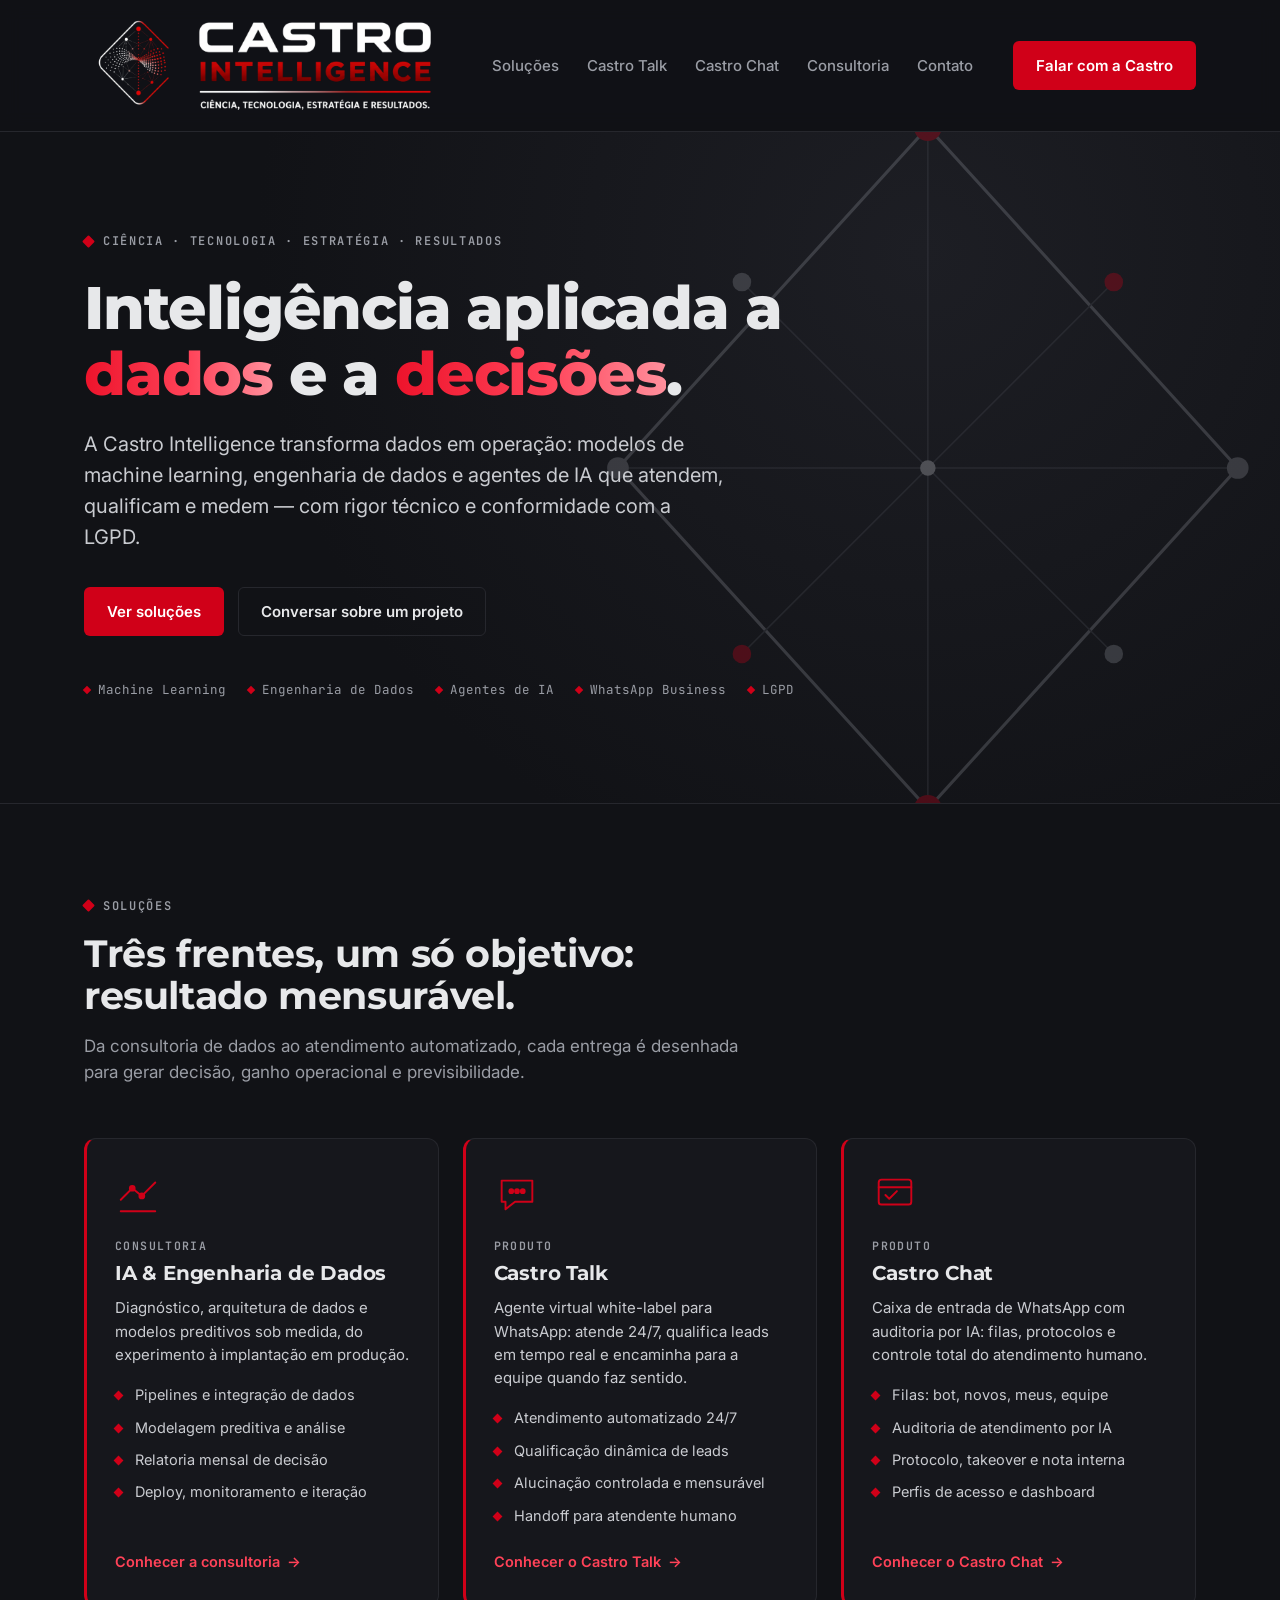
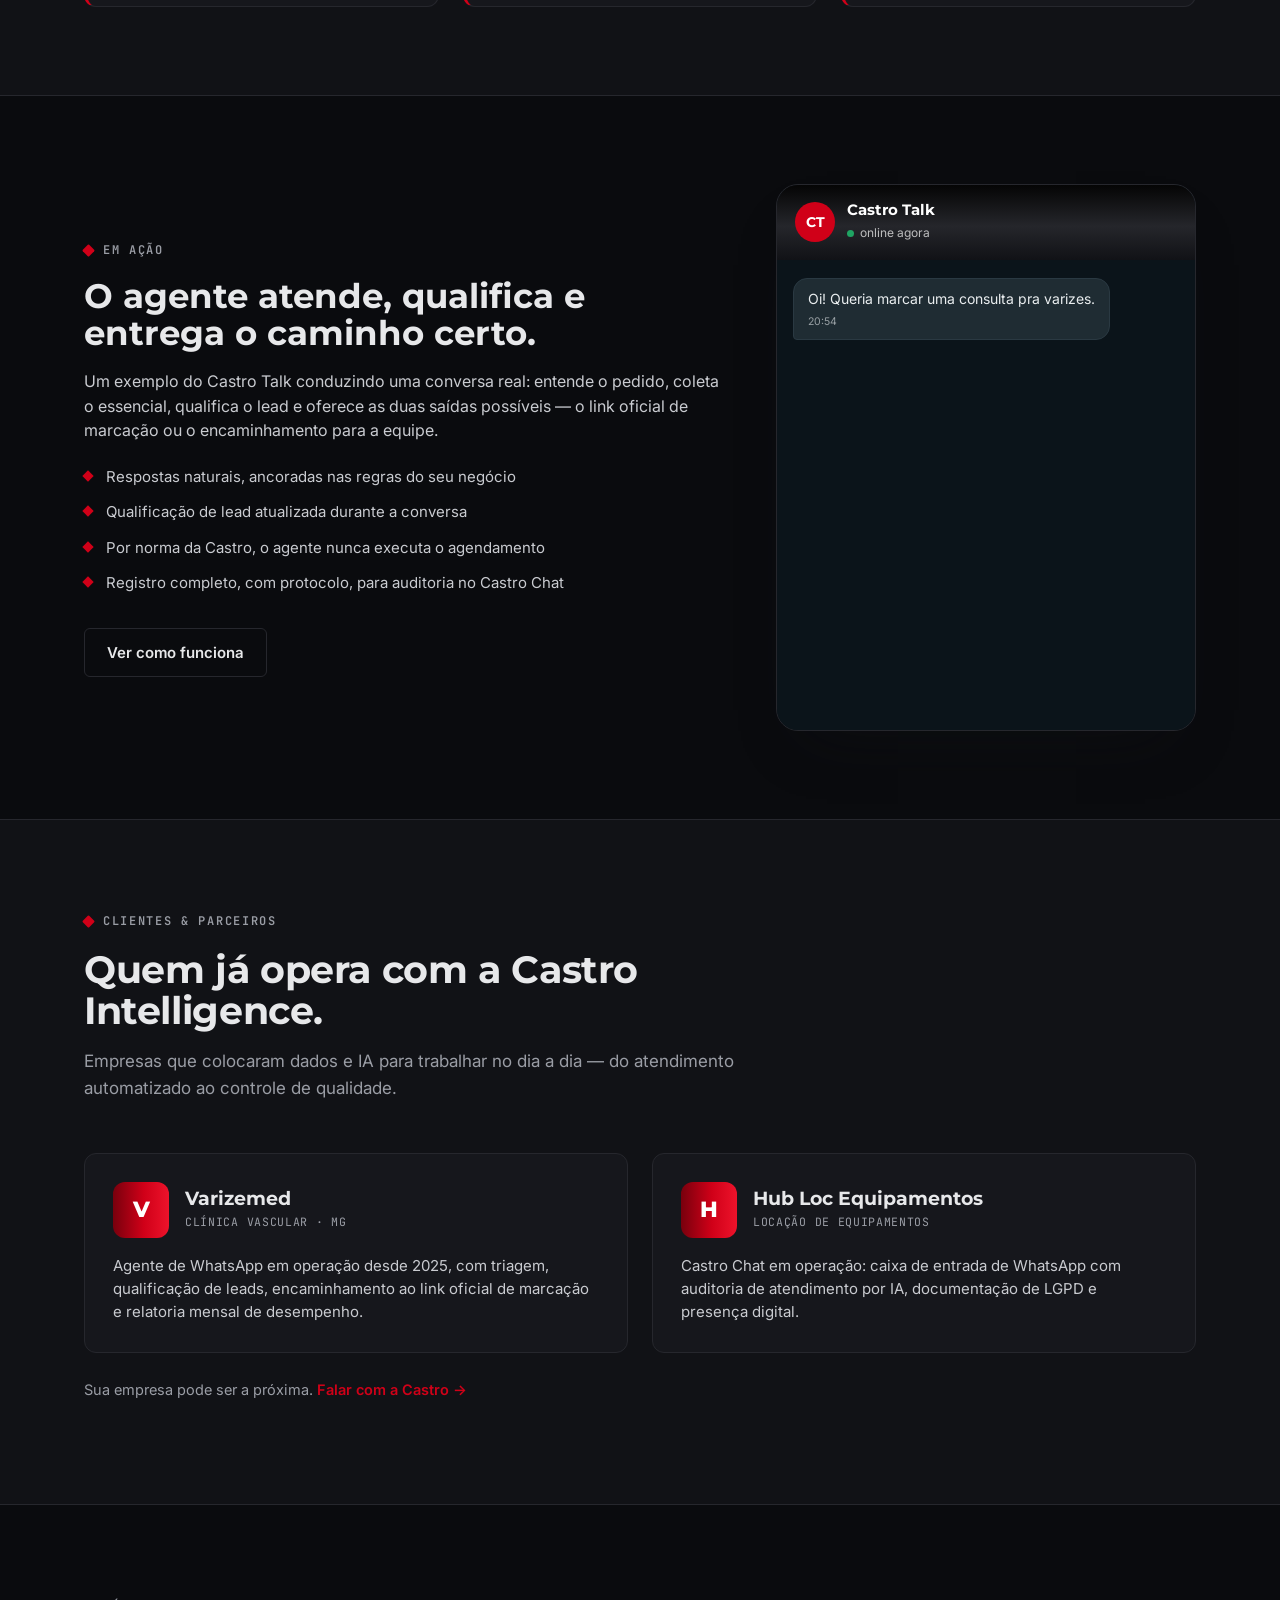
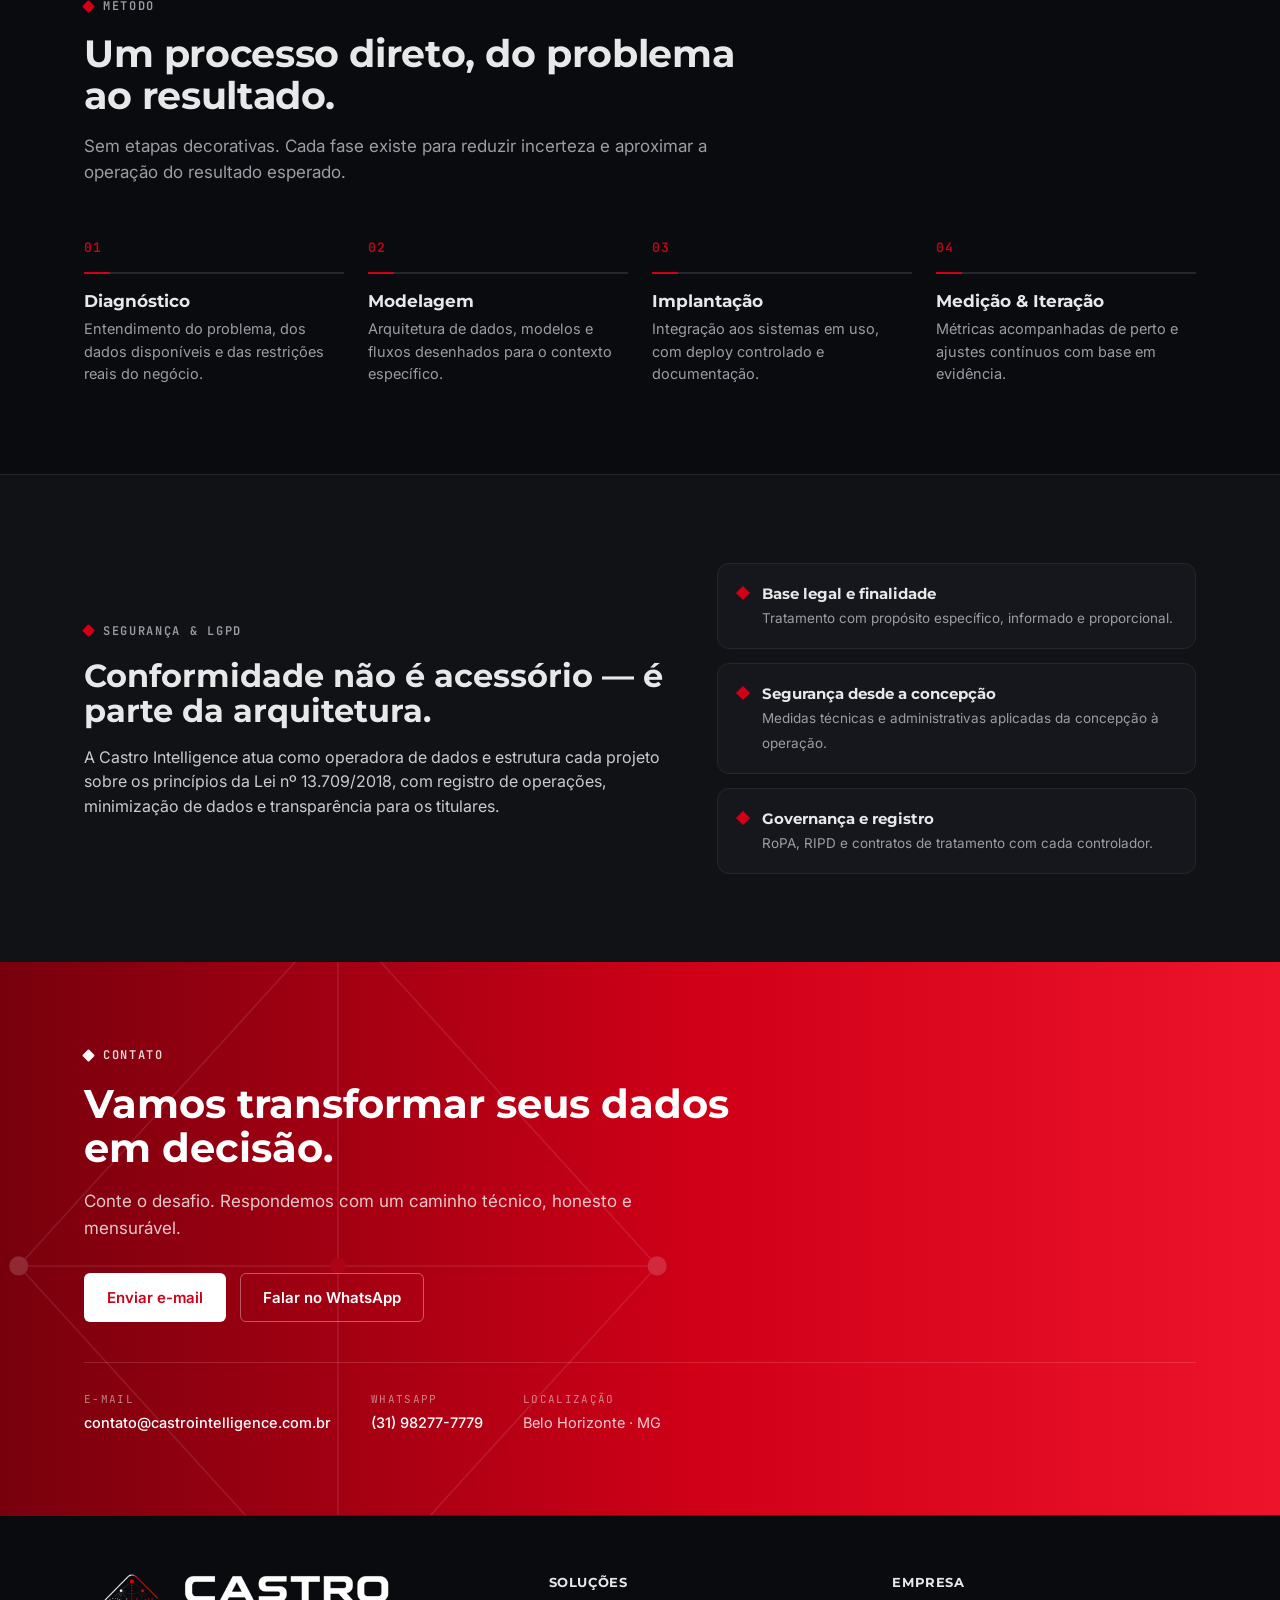
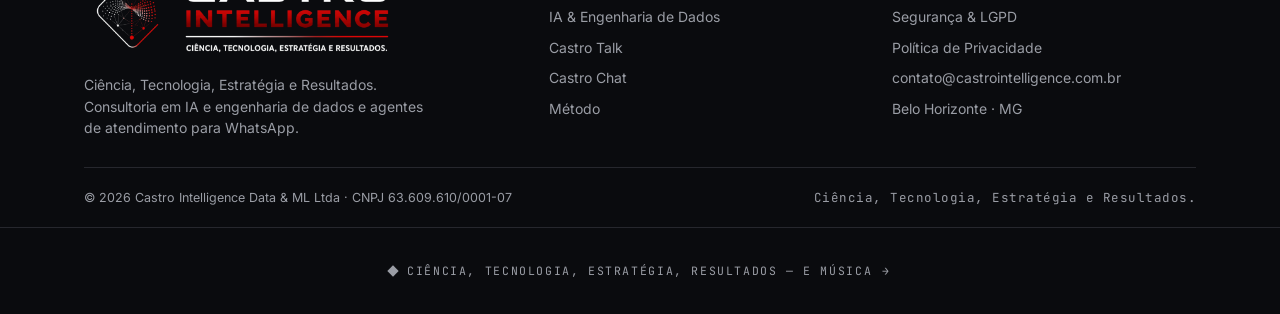
==== commit 48fa092c: "Update index.html" ====
--- a/index.html
+++ b/index.html
@@ -11,7 +11,10 @@
   <meta property="og:title" content="Castro Intelligence — Ciência, Tecnologia, Estratégia e Resultados" />
   <meta property="og:description" content="IA aplicada a dados e a decisões. Consultoria em Machine Learning, engenharia de dados e agentes de IA para WhatsApp." />
   <meta property="og:url" content="https://castrointelligence.com.br" />
-  <meta property="og:image" content="https://castrointelligence.com.br/assets/ci-logo.png" />
+  <meta property="og:image" content="https://castrointelligence.com.br/assets/ci-og.png" />
+  <meta property="og:image:width" content="1200" />
+  <meta property="og:image:height" content="630" />
+  <meta name="twitter:card" content="summary_large_image" />
   <meta property="og:locale" content="pt_BR" />
 
   <link rel="icon" href="assets/ci-logo.png" />
@@ -41,7 +44,7 @@
   <header class="site-header">
     <div class="container header-inner">
       <a class="brand" href="#top" aria-label="Castro Intelligence — início">
-        <img src="assets/ci-logo.png" alt="Castro Intelligence" />
+        <img src="assets/ci-logo-branca.png" alt="Castro Intelligence" />
       </a>
       <nav class="nav" id="nav">
         <a href="#solucoes">Soluções</a>
@@ -61,16 +64,16 @@
   <section class="hero">
     <div class="hero-mesh" aria-hidden="true">
       <svg viewBox="0 0 520 520" xmlns="http://www.w3.org/2000/svg">
-        <g fill="none" stroke="#25262B" stroke-width="1">
-          <path d="M260 40 L460 260 L260 480 L60 260 Z" stroke="#111216" stroke-width="2"/>
+        <g fill="none" stroke="#4A4C54" stroke-width="1">
+          <path d="M260 40 L460 260 L260 480 L60 260 Z" stroke="#8A8D95" stroke-width="2"/>
           <path d="M260 40 L260 480 M60 260 L460 260 M140 140 L380 380 M380 140 L140 380"/>
         </g>
         <g>
-          <circle cx="260" cy="40" r="9" fill="#D00018"/><circle cx="460" cy="260" r="7" fill="#111216"/>
-          <circle cx="260" cy="480" r="9" fill="#D00018"/><circle cx="60" cy="260" r="7" fill="#111216"/>
-          <circle cx="140" cy="140" r="6" fill="#111216"/><circle cx="380" cy="140" r="6" fill="#D00018"/>
-          <circle cx="380" cy="380" r="6" fill="#111216"/><circle cx="140" cy="380" r="6" fill="#D00018"/>
-          <circle cx="260" cy="260" r="5" fill="#64676E"/>
+          <circle cx="260" cy="40" r="9" fill="#D00018"/><circle cx="460" cy="260" r="7" fill="#8A8D95"/>
+          <circle cx="260" cy="480" r="9" fill="#D00018"/><circle cx="60" cy="260" r="7" fill="#8A8D95"/>
+          <circle cx="140" cy="140" r="6" fill="#8A8D95"/><circle cx="380" cy="140" r="6" fill="#D00018"/>
+          <circle cx="380" cy="380" r="6" fill="#8A8D95"/><circle cx="140" cy="380" r="6" fill="#D00018"/>
+          <circle cx="260" cy="260" r="5" fill="#C9CBD0"/>
         </g>
       </svg>
     </div>
@@ -312,7 +315,7 @@
     <div class="container">
       <div class="footer-inner">
         <div class="footer-brand">
-          <img src="assets/ci-logo.png" alt="Castro Intelligence" />
+          <img src="assets/ci-logo-branca.png" alt="Castro Intelligence" />
           <p>Ciência, Tecnologia, Estratégia e Resultados. Consultoria em IA e engenharia
              de dados e agentes de atendimento para WhatsApp.</p>
         </div>
@@ -345,7 +348,7 @@
     <div class="container">
       <div class="encore-inner">
         <a class="encore-trigger"
-           href="https://iz-castro.github.io/portfolio/index.html"
+           href="portfolio/"
            target="_blank" rel="noopener"
            data-gtm="portfolio-musical">
           <span class="dia" aria-hidden="true"></span>
@@ -365,7 +368,7 @@
       {type:'out', text:'Prazer, Maria. É o seu primeiro atendimento na clínica?', t:'20:55'},
       {type:'in',  text:'Sim, primeira vez', t:'20:55'},
       {type:'tag', text:'Qualificação atualizada · novo · primeira consulta'},
-      {type:'out', text:'Perfeito, Maria! Para o agendamento temos duas opções práticas:\n\n1 — Você escolhe o horário e marca agora mesmo pelo link: https://marcaconsultas.com.br/Varizemed\n\n2 — Ou posso pedir para a equipe de atendimento entrar em contato com você por aqui.\n\nQual você prefere?', t:'20:56'},
+      {type:'out', text:'Perfeito, Maria! Para o agendamento temos duas opções práticas:\n\n1 — Você escolhe o horário e marca agora mesmo pelo link: https://marcaconsultasonline.com.br/\n\n2 — Ou posso pedir para a equipe de atendimento entrar em contato com você por aqui.\n\nQual você prefere?', t:'20:56'},
       {type:'in',  text:'2', t:'20:56'},
       {type:'out', text:'Combinado! Já encaminhei para a equipe de atendimento. Em breve alguém fala com você por aqui.', t:'20:57'},
       {type:'sys', text:'Encaminhado à equipe · protocolo 20260714-1-REC'}
--- a/assets/ci.css
+++ b/assets/ci.css
@@ -22,12 +22,32 @@
   --ci-gradient-red:linear-gradient(90deg,#78000D 0%,#D00018 55%,#ED132B 100%);
   --ci-gradient-black:linear-gradient(180deg,#050505 0%,#25262B 55%,#111216 100%);
 
+  /* --- Modo escuro (Manual v1.1) ---
+     O vermelho da marca nao atinge contraste AA como texto sobre preto (3.29:1).
+     --ci-red-text mantem a matiz 353 e atinge 5.5:1. Use-o para texto e links;
+     use --ci-red apenas para preenchimentos (branco sobre vermelho = 5.68:1). */
+  --ci-red-text:#FF4258;
+  /* gradiente de destaque para texto sobre fundo escuro: o --ci-gradient-red
+     comeca em #78000D (1.4:1 no preto) e sumiria a primeira metade da palavra */
+  --ci-gradient-red-light:linear-gradient(90deg,#ED132B 0%,#FF4258 55%,#FF8F9C 100%);
+  --bg:#111216;
+  --surface:#16171C;
+  --surface-alt:#0A0B0E;
+  --surface-on-alt:#141519;
+  --border:#26272D;
+  --text:#E7E8EA;
+  --text-body:#C9CBD0;
+  --text-muted:#9A9DA5;
+
   --radius-sm:6px;
   --radius-md:12px;
   --radius-lg:20px;
 
   --maxw:1160px;
-  --header-h:118px;
+  --header-h:132px;
+  --header-h-min:84px;
+  --logo-h:96px;
+  --logo-h-min:60px;
 
   --font-display:'Montserrat',Arial,sans-serif;
   --font-body:'Inter','Segoe UI',Arial,sans-serif;
@@ -39,8 +59,8 @@
 html,body{margin:0;padding:0}
 body{
   font-family:var(--font-body);
-  color:var(--ci-black);
-  background:var(--ci-white);
+  color:var(--text);
+  background:var(--bg);
   line-height:1.55;
   -webkit-font-smoothing:antialiased;
   overflow-x:hidden;
@@ -56,7 +76,7 @@
   display:inline-flex;align-items:center;gap:10px;
   font-family:var(--font-mono);
   font-size:12px;font-weight:600;letter-spacing:.14em;
-  text-transform:uppercase;color:var(--ci-muted);
+  text-transform:uppercase;color:var(--text-muted);
 }
 .eyebrow::before{
   content:"";width:9px;height:9px;flex:0 0 auto;
@@ -74,58 +94,61 @@
 }
 .btn-primary{background:var(--ci-red);color:#fff}
 .btn-primary:hover{background:var(--ci-red-bright);transform:translateY(-1px)}
-.btn-ghost{background:transparent;color:var(--ci-black);border-color:var(--ci-line)}
-.btn-ghost:hover{border-color:var(--ci-black);transform:translateY(-1px)}
+.btn-ghost{background:transparent;color:var(--text);border-color:var(--border)}
+.btn-ghost:hover{border-color:var(--text);transform:translateY(-1px)}
 .btn-outline-light{background:transparent;color:#fff;border-color:rgba(255,255,255,.35)}
 .btn-outline-light:hover{border-color:#fff}
 
 /* ---------- Header ---------- */
 .site-header{
   position:sticky;top:0;z-index:100;height:var(--header-h);
-  background:rgba(255,255,255,.88);
+  background:rgba(17,18,22,.88);
   backdrop-filter:saturate(1.4) blur(10px);
-  border-bottom:1px solid var(--ci-line);
-}
+  border-bottom:1px solid var(--border);
+  transition:height .25s ease,background .25s ease;
+}
+.site-header.shrink{height:var(--header-h-min);background:rgba(17,18,22,.96)}
 .header-inner{height:100%;display:flex;align-items:center;justify-content:space-between;gap:24px}
-.brand img{height:82px;width:auto}
+.brand img{height:var(--logo-h);width:auto;transition:height .25s ease}
+.site-header.shrink .brand img{height:var(--logo-h-min)}
 .nav{display:flex;align-items:center;gap:28px}
-.nav a{font-size:15px;font-weight:500;color:var(--ci-graphite);position:relative;padding:4px 0}
-.nav a:hover{color:var(--ci-black)}
+.nav a{font-size:15px;font-weight:500;color:var(--text-muted);position:relative;padding:4px 0}
+.nav a:hover{color:var(--text)}
 .nav a::after{content:"";position:absolute;left:0;bottom:-2px;height:2px;width:0;background:var(--ci-red);transition:width .18s ease}
 .nav a:hover::after,.nav a.active::after{width:100%}
-.nav a.active{color:var(--ci-black);font-weight:600}
+.nav a.active{color:var(--text);font-weight:600}
 .header-cta{display:flex;align-items:center;gap:14px}
 .menu-toggle{
-  display:none;width:44px;height:44px;border:1px solid var(--ci-line);
-  background:#fff;border-radius:var(--radius-sm);cursor:pointer;
+  display:none;width:44px;height:44px;border:1px solid var(--border);
+  background:transparent;border-radius:var(--radius-sm);cursor:pointer;
   align-items:center;justify-content:center;
 }
-.menu-toggle span{display:block;width:20px;height:2px;background:var(--ci-black);position:relative}
-.menu-toggle span::before,.menu-toggle span::after{content:"";position:absolute;left:0;width:20px;height:2px;background:var(--ci-black)}
+.menu-toggle span{display:block;width:20px;height:2px;background:var(--text);position:relative}
+.menu-toggle span::before,.menu-toggle span::after{content:"";position:absolute;left:0;width:20px;height:2px;background:var(--text)}
 .menu-toggle span::before{top:-6px}
 .menu-toggle span::after{top:6px}
 
 /* ---------- Seções ---------- */
 .section{padding:88px 0}
-.section-alt{background:var(--ci-fog);border-top:1px solid var(--ci-line);border-bottom:1px solid var(--ci-line)}
+.section-alt{background:var(--surface-alt);border-top:1px solid var(--border);border-bottom:1px solid var(--border)}
 .section-head{max-width:680px;margin-bottom:52px}
 .section-head h2{font-size:clamp(26px,4vw,38px);letter-spacing:-.01em;margin-top:16px}
-.section-head p{color:var(--ci-muted);font-size:17px;margin:16px 0 0}
+.section-head p{color:var(--text-muted);font-size:17px;margin:16px 0 0}
 
 /* ---------- Hero da home ---------- */
 .hero{
   position:relative;overflow:hidden;
-  background:radial-gradient(circle at 70% 20%,#ffffff 0%,#F7F7F8 100%);
-  border-bottom:1px solid var(--ci-line);
-}
-.hero-mesh{position:absolute;inset:0;z-index:0;pointer-events:none;opacity:.10}
+  background:radial-gradient(circle at 72% 18%,#1D1E24 0%,#111216 62%);
+  border-bottom:1px solid var(--border);
+}
+.hero-mesh{position:absolute;inset:0;z-index:0;pointer-events:none;opacity:.30}
 .hero-mesh svg{position:absolute;right:-4%;top:50%;transform:translateY(-50%);height:120%;width:auto}
 .hero-inner{position:relative;z-index:1;padding:96px 0 104px;max-width:820px}
 .hero h1{font-size:clamp(34px,6vw,60px);font-weight:800;letter-spacing:-.02em;margin:22px 0 0}
-.hero h1 .accent{background:var(--ci-gradient-red);-webkit-background-clip:text;background-clip:text;color:transparent}
-.hero .lead{font-size:clamp(17px,2.2vw,20px);color:var(--ci-graphite);margin:22px 0 0;max-width:640px}
+.hero h1 .accent{background:var(--ci-gradient-red-light);-webkit-background-clip:text;background-clip:text;color:transparent}
+.hero .lead{font-size:clamp(17px,2.2vw,20px);color:var(--text-body);margin:22px 0 0;max-width:640px}
 .hero-cta{display:flex;flex-wrap:wrap;gap:14px;margin-top:34px}
-.hero-tags{display:flex;flex-wrap:wrap;gap:10px 22px;margin-top:44px;font-family:var(--font-mono);font-size:12.5px;color:var(--ci-muted)}
+.hero-tags{display:flex;flex-wrap:wrap;gap:10px 22px;margin-top:44px;font-family:var(--font-mono);font-size:12.5px;color:var(--text-muted)}
 .hero-tags span{display:inline-flex;align-items:center;gap:8px}
 .hero-tags span::before{content:"";width:6px;height:6px;background:var(--ci-red);transform:rotate(45deg)}
 
@@ -144,55 +167,55 @@
 
 /* ---------- Prosa ---------- */
 .prose{max-width:720px}
-.prose p{font-size:16.5px;color:var(--ci-graphite);margin:0 0 18px}
+.prose p{font-size:16.5px;color:var(--text-body);margin:0 0 18px}
 .prose p:last-child{margin-bottom:0}
-.prose a{color:var(--ci-red);font-weight:600}
+.prose a{color:var(--ci-red-text);font-weight:600}
 
 /* ---------- Cards ---------- */
 .cards{display:grid;grid-template-columns:repeat(3,1fr);gap:24px}
 .cards-2{display:grid;grid-template-columns:repeat(2,1fr);gap:24px}
 .card{
-  background:#fff;border:1px solid var(--ci-line);border-radius:var(--radius-md);
+  background:var(--surface);border:1px solid var(--border);border-radius:var(--radius-md);
   border-left:3px solid var(--ci-red);padding:32px 28px;display:flex;flex-direction:column;
   transition:transform .18s ease,box-shadow .18s ease;
 }
-.card:hover{transform:translateY(-4px);box-shadow:0 18px 40px -24px rgba(17,18,22,.35)}
+.card:hover{transform:translateY(-4px);border-color:#3A3B42;box-shadow:0 18px 40px -18px rgba(0,0,0,.7)}
 .card-icon{width:46px;height:46px;margin-bottom:20px;color:var(--ci-red)}
-.card-kicker{font-family:var(--font-mono);font-size:11.5px;font-weight:600;letter-spacing:.12em;text-transform:uppercase;color:var(--ci-muted);margin-bottom:8px}
+.card-kicker{font-family:var(--font-mono);font-size:11.5px;font-weight:600;letter-spacing:.12em;text-transform:uppercase;color:var(--text-muted);margin-bottom:8px}
 .card h3{font-size:20px;letter-spacing:-.01em}
-.card p{color:var(--ci-graphite);font-size:15px;margin:12px 0 18px}
+.card p{color:var(--text-body);font-size:15px;margin:12px 0 18px}
 .card-list{list-style:none;margin:0 0 22px;padding:0;display:flex;flex-direction:column;gap:10px}
-.card-list li{position:relative;padding-left:20px;font-size:14.5px;color:var(--ci-graphite)}
+.card-list li{position:relative;padding-left:20px;font-size:14.5px;color:var(--text-body)}
 .card-list li::before{content:"";position:absolute;left:0;top:8px;width:7px;height:7px;background:var(--ci-red);transform:rotate(45deg)}
 .card-foot{margin-top:auto}
-.card-link{font-weight:600;font-size:14.5px;color:var(--ci-red);display:inline-flex;align-items:center;gap:7px}
-.card-link:hover{color:var(--ci-red-bright)}
+.card-link{font-weight:600;font-size:14.5px;color:var(--ci-red-text);display:inline-flex;align-items:center;gap:7px}
+.card-link:hover{color:#FF7081}
 .card-link::after{content:"→";transition:transform .15s ease}
 .card-link:hover::after{transform:translateX(3px)}
 
 /* ---------- Feature grid (recursos) ---------- */
 .features{display:grid;grid-template-columns:repeat(3,1fr);gap:20px}
-.feature{background:#fff;border:1px solid var(--ci-line);border-radius:var(--radius-md);padding:24px}
+.feature{background:var(--surface);border:1px solid var(--border);border-radius:var(--radius-md);padding:24px}
 .feature .fi{width:34px;height:34px;color:var(--ci-red);margin-bottom:14px}
 .feature h3{font-size:16.5px;margin-bottom:8px}
-.feature p{font-size:14.5px;color:var(--ci-muted);margin:0}
-.section-alt .feature{background:#fff}
+.feature p{font-size:14.5px;color:var(--text-muted);margin:0}
+.section-alt .feature,.section-alt .card,.section-alt .note-card,.section-alt .badge,.section-alt .client-card{background:var(--surface-on-alt)}
 
 /* ---------- Callout / regra ---------- */
 .callout{
-  background:#FFF2F3;border:1px solid #B00014;border-left-width:4px;
+  background:rgba(208,0,24,.09);border:1px solid rgba(208,0,24,.45);border-left:4px solid var(--ci-red);
   border-radius:var(--radius-md);padding:26px 28px;max-width:760px;
 }
-.callout .eyebrow{color:var(--ci-red-dark)}
+.callout .eyebrow{color:var(--ci-red-text)}
 .callout h3{font-size:19px;margin:14px 0 10px}
-.callout p{font-size:15.5px;color:var(--ci-graphite);margin:0}
+.callout p{font-size:15.5px;color:var(--text-body);margin:0}
 
 .note-card{
-  background:#fff;border:1px solid var(--ci-line);border-radius:var(--radius-md);
+  background:var(--surface);border:1px solid var(--border);border-radius:var(--radius-md);
   border-left:3px solid var(--ci-red);padding:22px 24px;
 }
 .note-card h3{font-size:16.5px;margin-bottom:8px}
-.note-card p{font-size:14.5px;color:var(--ci-muted);margin:0}
+.note-card p{font-size:14.5px;color:var(--text-muted);margin:0}
 
 /* ---------- Passos ---------- */
 .steps{display:grid;grid-template-columns:repeat(4,1fr);gap:24px;counter-reset:step}
@@ -203,45 +226,45 @@
   font-family:var(--font-mono);font-size:13px;font-weight:600;color:var(--ci-red);
   position:absolute;top:0;left:0;letter-spacing:.06em;
 }
-.step-line{height:2px;background:var(--ci-line);margin:6px 0 18px;position:relative}
+.step-line{height:2px;background:var(--border);margin:6px 0 18px;position:relative}
 .step-line::before{content:"";position:absolute;left:0;top:0;height:2px;width:26px;background:var(--ci-red)}
 .step h3{font-size:17px;margin-bottom:8px}
-.step p{font-size:14.5px;color:var(--ci-muted);margin:0}
+.step p{font-size:14.5px;color:var(--text-muted);margin:0}
 
 /* ---------- Confiança / LGPD ---------- */
 .trust{display:grid;grid-template-columns:1.1fr .9fr;gap:48px;align-items:center}
 .trust h2{font-size:clamp(24px,3.4vw,32px);margin-top:16px}
-.trust p{color:var(--ci-graphite);font-size:16px;margin:16px 0 0}
+.trust p{color:var(--text-body);font-size:16px;margin:16px 0 0}
 .trust-badges{display:flex;flex-direction:column;gap:14px}
-.badge{display:flex;gap:14px;align-items:flex-start;background:#fff;border:1px solid var(--ci-line);border-radius:var(--radius-md);padding:18px 20px}
+.badge{display:flex;gap:14px;align-items:flex-start;background:var(--surface);border:1px solid var(--border);border-radius:var(--radius-md);padding:18px 20px}
 .badge .dot{width:10px;height:10px;flex:0 0 auto;margin-top:6px;background:var(--ci-red);transform:rotate(45deg)}
 .badge strong{display:block;font-family:var(--font-display);font-size:15px}
-.badge span{font-size:13.5px;color:var(--ci-muted)}
+.badge span{font-size:13.5px;color:var(--text-muted)}
 
 /* ---------- Demo de chat (WhatsApp) ---------- */
 .demo-grid{display:grid;grid-template-columns:1fr 420px;gap:56px;align-items:center}
 .demo-copy h2{font-size:clamp(24px,3.6vw,34px);margin-top:16px}
-.demo-copy p{color:var(--ci-graphite);font-size:16px;margin:16px 0 0}
+.demo-copy p{color:var(--text-body);font-size:16px;margin:16px 0 0}
 .demo-list{list-style:none;margin:22px 0 0;padding:0;display:flex;flex-direction:column;gap:12px}
-.demo-list li{position:relative;padding-left:22px;font-size:15px;color:var(--ci-graphite)}
+.demo-list li{position:relative;padding-left:22px;font-size:15px;color:var(--text-body)}
 .demo-list li::before{content:"";position:absolute;left:0;top:7px;width:8px;height:8px;background:var(--ci-red);transform:rotate(45deg)}
 
-.phone{background:#fff;border:1px solid var(--ci-line);border-radius:22px;overflow:hidden;box-shadow:0 30px 60px -30px rgba(17,18,22,.4);max-width:420px;margin:0 auto;width:100%}
+.phone{background:#0B141A;border:1px solid var(--border);border-radius:22px;overflow:hidden;box-shadow:0 30px 60px -30px rgba(17,18,22,.4);max-width:420px;margin:0 auto;width:100%}
 .phone-top{display:flex;align-items:center;gap:12px;background:var(--ci-gradient-black);color:#fff;padding:16px 18px}
 .phone-top .avatar{width:40px;height:40px;border-radius:50%;flex:0 0 auto;display:flex;align-items:center;justify-content:center;font-family:var(--font-display);font-weight:700;font-size:14px;background:var(--ci-red);color:#fff}
 .phone-top strong{display:block;font-family:var(--font-display);font-size:15px;line-height:1.2}
 .phone-top span{font-size:12px;color:rgba(255,255,255,.7);display:inline-flex;align-items:center}
 .status-dot{width:7px;height:7px;border-radius:50%;background:#1FA463;display:inline-block;margin-right:6px}
-.phone-body{background:var(--ci-fog);padding:18px 16px;min-height:470px;display:flex;flex-direction:column;gap:10px}
+.phone-body{background:#0B141A;padding:18px 16px;min-height:470px;display:flex;flex-direction:column;gap:10px}
 .bubble{max-width:85%;padding:10px 14px;border-radius:14px;font-size:14px;line-height:1.45;opacity:0;transform:translateY(8px);transition:opacity .3s ease,transform .3s ease;word-wrap:break-word}
 .bubble.show{opacity:1;transform:none}
-.bubble.in{align-self:flex-start;background:#fff;border:1px solid var(--ci-line);border-bottom-left-radius:4px;color:var(--ci-black)}
-.bubble.out{align-self:flex-end;background:var(--ci-graphite);color:#fff;border-bottom-right-radius:4px}
+.bubble.in{align-self:flex-start;background:#1F2C33;border:1px solid #2A3942;border-bottom-left-radius:4px;color:#E9EDEF}
+.bubble.out{align-self:flex-end;background:var(--ci-red-dark);color:#fff;border-bottom-right-radius:4px}
 .bubble.out a{color:#fff;text-decoration:underline;word-break:break-all}
 .bubble .t{display:block;font-size:10.5px;margin-top:5px;opacity:.6}
-.bubble.tag{align-self:center;background:rgba(208,0,24,.08);border:1px solid rgba(208,0,24,.25);color:var(--ci-red-dark);font-family:var(--font-mono);font-size:11.5px;letter-spacing:.03em;padding:6px 12px;border-radius:20px;max-width:none;text-align:center}
+.bubble.tag{align-self:center;background:rgba(208,0,24,.14);border:1px solid rgba(208,0,24,.45);color:var(--ci-red-text);font-family:var(--font-mono);font-size:11.5px;letter-spacing:.03em;padding:6px 12px;border-radius:20px;max-width:none;text-align:center}
 .bubble.sys{align-self:center;background:var(--ci-graphite);color:rgba(255,255,255,.9);font-family:var(--font-mono);font-size:11px;letter-spacing:.03em;padding:6px 12px;border-radius:20px;max-width:none;text-align:center}
-.typing{align-self:flex-start;background:#fff;border:1px solid var(--ci-line);padding:13px 15px;border-radius:14px;border-bottom-left-radius:4px;display:none;gap:4px}
+.typing{align-self:flex-start;background:#1F2C33;border:1px solid #2A3942;padding:13px 15px;border-radius:14px;border-bottom-left-radius:4px;display:none;gap:4px}
 .typing.show{display:inline-flex}
 .typing i{width:6px;height:6px;border-radius:50%;background:var(--ci-muted);animation:blink 1.2s infinite}
 .typing i:nth-child(2){animation-delay:.2s}
@@ -298,24 +321,27 @@
 .side-field{background:#16171C;border:1px solid #2B2C33;border-radius:8px;padding:8px 11px;color:#9A9DA5;font-size:12px;margin-bottom:8px;display:flex;justify-content:space-between}
 .side-btn{background:var(--ci-red);color:#fff;border-radius:8px;padding:9px;text-align:center;font-weight:600;font-size:12.5px;margin-bottom:8px}
 .side-btn.sec{background:transparent;border:1px solid #2B2C33;color:#9A9DA5}
-.app-caption{font-size:13px;color:var(--ci-muted);margin-top:16px;text-align:center;font-style:italic}
+.app-caption{font-size:13px;color:var(--text-muted);margin-top:16px;text-align:center;font-style:italic}
 
 /* ---------- Clientes ---------- */
 .clients{display:grid;grid-template-columns:1fr 1fr;gap:24px}
-.client-card{background:#fff;border:1px solid var(--ci-line);border-radius:var(--radius-md);padding:28px;display:flex;flex-direction:column}
+.client-card{background:var(--surface);border:1px solid var(--border);border-radius:var(--radius-md);padding:28px;display:flex;flex-direction:column}
 .client-head{display:flex;align-items:center;gap:16px;margin-bottom:16px}
-.client-logo{width:56px;height:56px;flex:0 0 auto;border-radius:12px;background:var(--ci-gradient-black);color:#fff;display:flex;align-items:center;justify-content:center;font-family:var(--font-display);font-weight:800;font-size:22px}
+.client-logo{width:56px;height:56px;flex:0 0 auto;border-radius:12px;background:var(--ci-gradient-red);color:#fff;display:flex;align-items:center;justify-content:center;font-family:var(--font-display);font-weight:800;font-size:22px}
 .client-card h3{font-size:19px}
-.client-tag{font-family:var(--font-mono);font-size:11.5px;letter-spacing:.06em;text-transform:uppercase;color:var(--ci-muted);margin-top:3px}
-.client-card p{color:var(--ci-graphite);font-size:15px;margin:0}
-.client-note{margin-top:26px;font-size:14.5px;color:var(--ci-muted)}
+.client-tag{font-family:var(--font-mono);font-size:11.5px;letter-spacing:.06em;text-transform:uppercase;color:var(--text-muted);margin-top:3px}
+.client-card p{color:var(--text-body);font-size:15px;margin:0}
+.client-note{margin-top:26px;font-size:14.5px;color:var(--text-muted)}
 
 /* ---------- CTA band ---------- */
-.cta-band{position:relative;overflow:hidden;background:var(--ci-gradient-black);color:#fff}
+.cta-band{position:relative;overflow:hidden;background:var(--ci-gradient-red);color:#fff}
+.cta-band .btn-primary{background:#fff;color:var(--ci-red)}
+.cta-band .btn-primary:hover{background:var(--ci-fog);color:var(--ci-red-dark)}
 .cta-band .container{position:relative;z-index:1;padding:80px 24px}
 .cta-mesh{position:absolute;inset:0;z-index:0;pointer-events:none;opacity:.16}
 .cta-mesh svg{position:absolute;left:-6%;bottom:-30%;height:150%;width:auto}
-.cta-band .eyebrow{color:rgba(255,255,255,.72)}
+.cta-band .eyebrow{color:rgba(255,255,255,.85)}
+.cta-band .eyebrow::before{background:#fff}
 .cta-band h2{font-size:clamp(26px,4vw,40px);margin:16px 0 0;max-width:720px}
 .cta-band p{color:rgba(255,255,255,.78);font-size:17px;margin:18px 0 0;max-width:560px}
 .cta-actions{display:flex;flex-wrap:wrap;gap:14px;margin-top:32px}
@@ -324,40 +350,41 @@
 .cta-contacts .lbl{display:block;font-family:var(--font-mono);font-size:11px;letter-spacing:.12em;text-transform:uppercase;color:rgba(255,255,255,.5);margin-bottom:4px}
 
 /* ---------- Footer ---------- */
-.site-footer{background:#fff;border-top:1px solid var(--ci-line)}
+.site-footer{background:var(--surface-alt);border-top:1px solid var(--border)}
 .footer-inner{padding:56px 0 28px;display:grid;grid-template-columns:1.4fr 1fr 1fr;gap:40px}
 .footer-brand img{height:84px;margin-bottom:18px}
-.footer-brand p{color:var(--ci-muted);font-size:14px;max-width:340px;margin:0}
+.footer-brand p{color:var(--text-muted);font-size:14px;max-width:340px;margin:0}
 .footer-col h4{font-family:var(--font-display);font-size:13px;letter-spacing:.04em;text-transform:uppercase;margin:0 0 14px}
-.footer-col a,.footer-col span{display:block;font-size:14px;color:var(--ci-muted);margin-bottom:9px}
-.footer-col a:hover{color:var(--ci-red)}
-.footer-bottom{border-top:1px solid var(--ci-line);padding:20px 0;display:flex;flex-wrap:wrap;gap:8px 24px;align-items:center;justify-content:space-between;font-size:12.5px;color:var(--ci-muted)}
+.footer-col a,.footer-col span{display:block;font-size:14px;color:var(--text-muted);margin-bottom:9px}
+.footer-col a:hover{color:var(--ci-red-text)}
+.footer-bottom{border-top:1px solid var(--border);padding:20px 0;display:flex;flex-wrap:wrap;gap:8px 24px;align-items:center;justify-content:space-between;font-size:12.5px;color:var(--text-muted)}
 .footer-bottom .slogan{font-family:var(--font-mono);letter-spacing:.04em}
 
 /* ---------- Documento legal ---------- */
 .legal{max-width:780px;padding:64px 0 88px}
-.legal h2{font-size:22px;color:var(--ci-red-dark);margin:44px 0 14px}
+.legal h2{font-size:22px;color:var(--ci-red-text);margin:44px 0 14px}
 .legal h2:first-of-type{margin-top:0}
 .legal h3{font-size:16.5px;margin:24px 0 10px}
-.legal p{font-size:15.5px;color:var(--ci-graphite);margin:0 0 14px}
+.legal p{font-size:15.5px;color:var(--text-body);margin:0 0 14px}
+.legal a{color:var(--ci-red-text);font-weight:600}
 .legal ul{margin:0 0 16px;padding-left:20px}
-.legal li{font-size:15.5px;color:var(--ci-graphite);margin-bottom:8px}
-.legal .meta{font-family:var(--font-mono);font-size:12.5px;color:var(--ci-muted);border-left:2px solid var(--ci-red);padding-left:14px;margin-bottom:34px}
+.legal li{font-size:15.5px;color:var(--text-body);margin-bottom:8px}
+.legal .meta{font-family:var(--font-mono);font-size:12.5px;color:var(--text-muted);border-left:2px solid var(--ci-red);padding-left:14px;margin-bottom:34px}
 .legal table{width:100%;border-collapse:collapse;margin:0 0 18px;font-size:14px}
-.legal th{background:var(--ci-black);color:#fff;text-align:left;padding:10px 12px;font-family:var(--font-display);font-size:13px}
-.legal td{border:1px solid var(--ci-line);padding:10px 12px;color:var(--ci-graphite);vertical-align:top}
-.legal tbody tr:nth-child(even){background:var(--ci-fog)}
+.legal th{background:#25262B;color:#fff;text-align:left;padding:10px 12px;font-family:var(--font-display);font-size:13px}
+.legal td{border:1px solid var(--border);padding:10px 12px;color:var(--text-body);vertical-align:top}
+.legal tbody tr:nth-child(even){background:rgba(255,255,255,.03)}
 
 /* ---------- Player musical (easter egg) ---------- */
-.encore{border-top:1px solid var(--ci-line);background:var(--ci-fog)}
+.encore{border-top:1px solid var(--border);background:var(--surface-alt)}
 .encore-inner{padding:26px 0;display:flex;justify-content:center}
 .encore-trigger{
   display:inline-flex;align-items:center;gap:10px;background:none;border:0;cursor:pointer;
   font-family:var(--font-mono);font-size:11.5px;letter-spacing:.14em;text-transform:uppercase;
-  color:var(--ci-muted);padding:8px 4px;transition:color .2s ease;
-}
-.encore-trigger:hover{color:var(--ci-red)}
-.encore-trigger .dia{width:8px;height:8px;background:var(--ci-muted);transform:rotate(45deg);transition:background .2s ease}
+  color:var(--text-muted);padding:8px 4px;transition:color .2s ease;
+}
+.encore-trigger:hover{color:var(--ci-red-text)}
+.encore-trigger .dia{width:8px;height:8px;background:var(--text-muted);transform:rotate(45deg);transition:background .2s ease}
 .encore-trigger:hover .dia{background:var(--ci-red)}
 .encore-trigger .arrow{transition:transform .2s ease}
 .encore-trigger:hover .arrow{transform:translateX(4px)}
@@ -382,17 +409,16 @@
   .app-side{display:none}
 }
 @media (max-width:720px){
-  :root{--header-h:88px}
+  :root{--header-h:96px;--header-h-min:70px;--logo-h:64px;--logo-h-min:48px}
   .nav,.header-cta .btn{display:none}
   .menu-toggle{display:flex}
   .nav.open{
     display:flex;flex-direction:column;align-items:flex-start;gap:4px;
-    position:absolute;top:var(--header-h);left:0;right:0;background:#fff;
-    border-bottom:1px solid var(--ci-line);padding:16px 24px;
+    position:absolute;top:var(--header-h);left:0;right:0;background:var(--bg);
+    border-bottom:1px solid var(--border);padding:16px 24px;
   }
-  .nav.open a{padding:10px 0;width:100%;border-bottom:1px solid var(--ci-fog)}
+  .nav.open a{padding:10px 0;width:100%;border-bottom:1px solid var(--border)}
   .nav.open a::after{display:none}
-  .brand img{height:58px}
   .footer-brand img{height:64px}
   .hero-inner{padding:64px 0 72px}
   .cards,.cards-2,.features,.steps,.footer-inner{grid-template-columns:1fr}
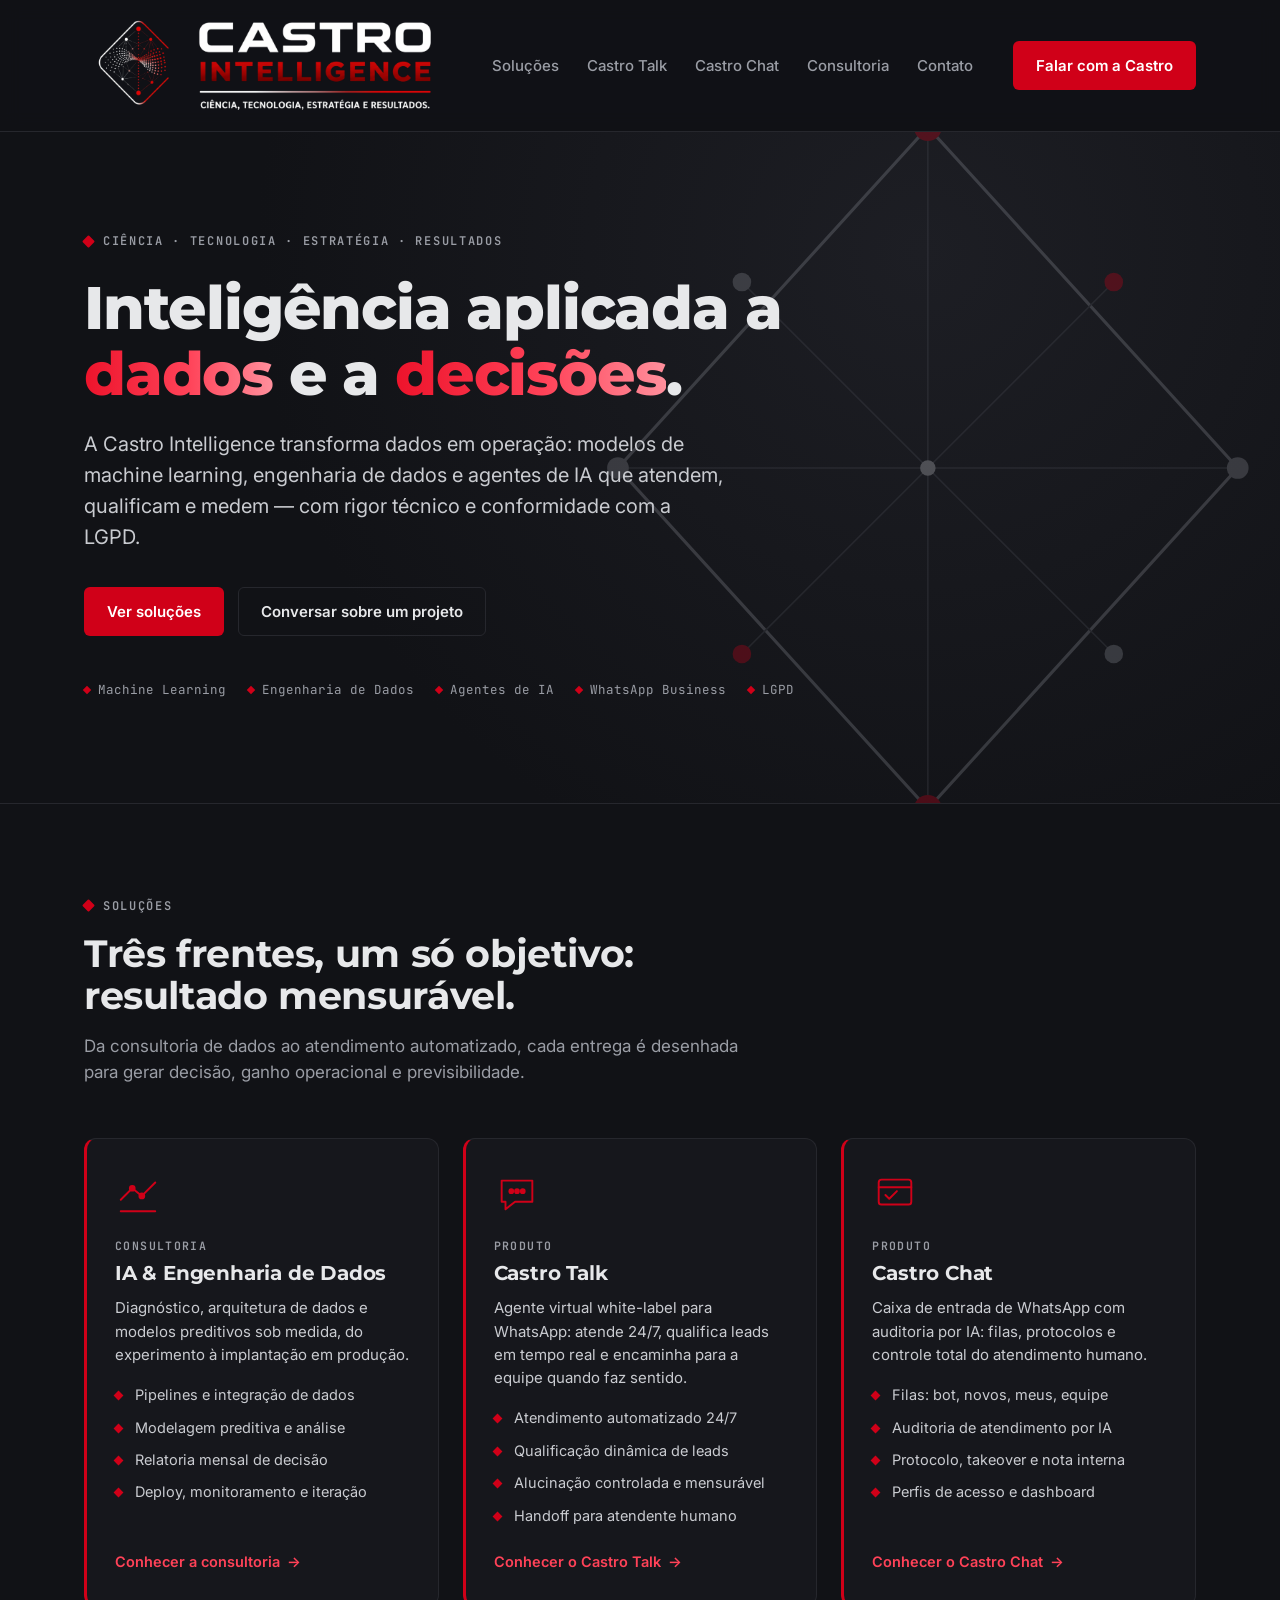
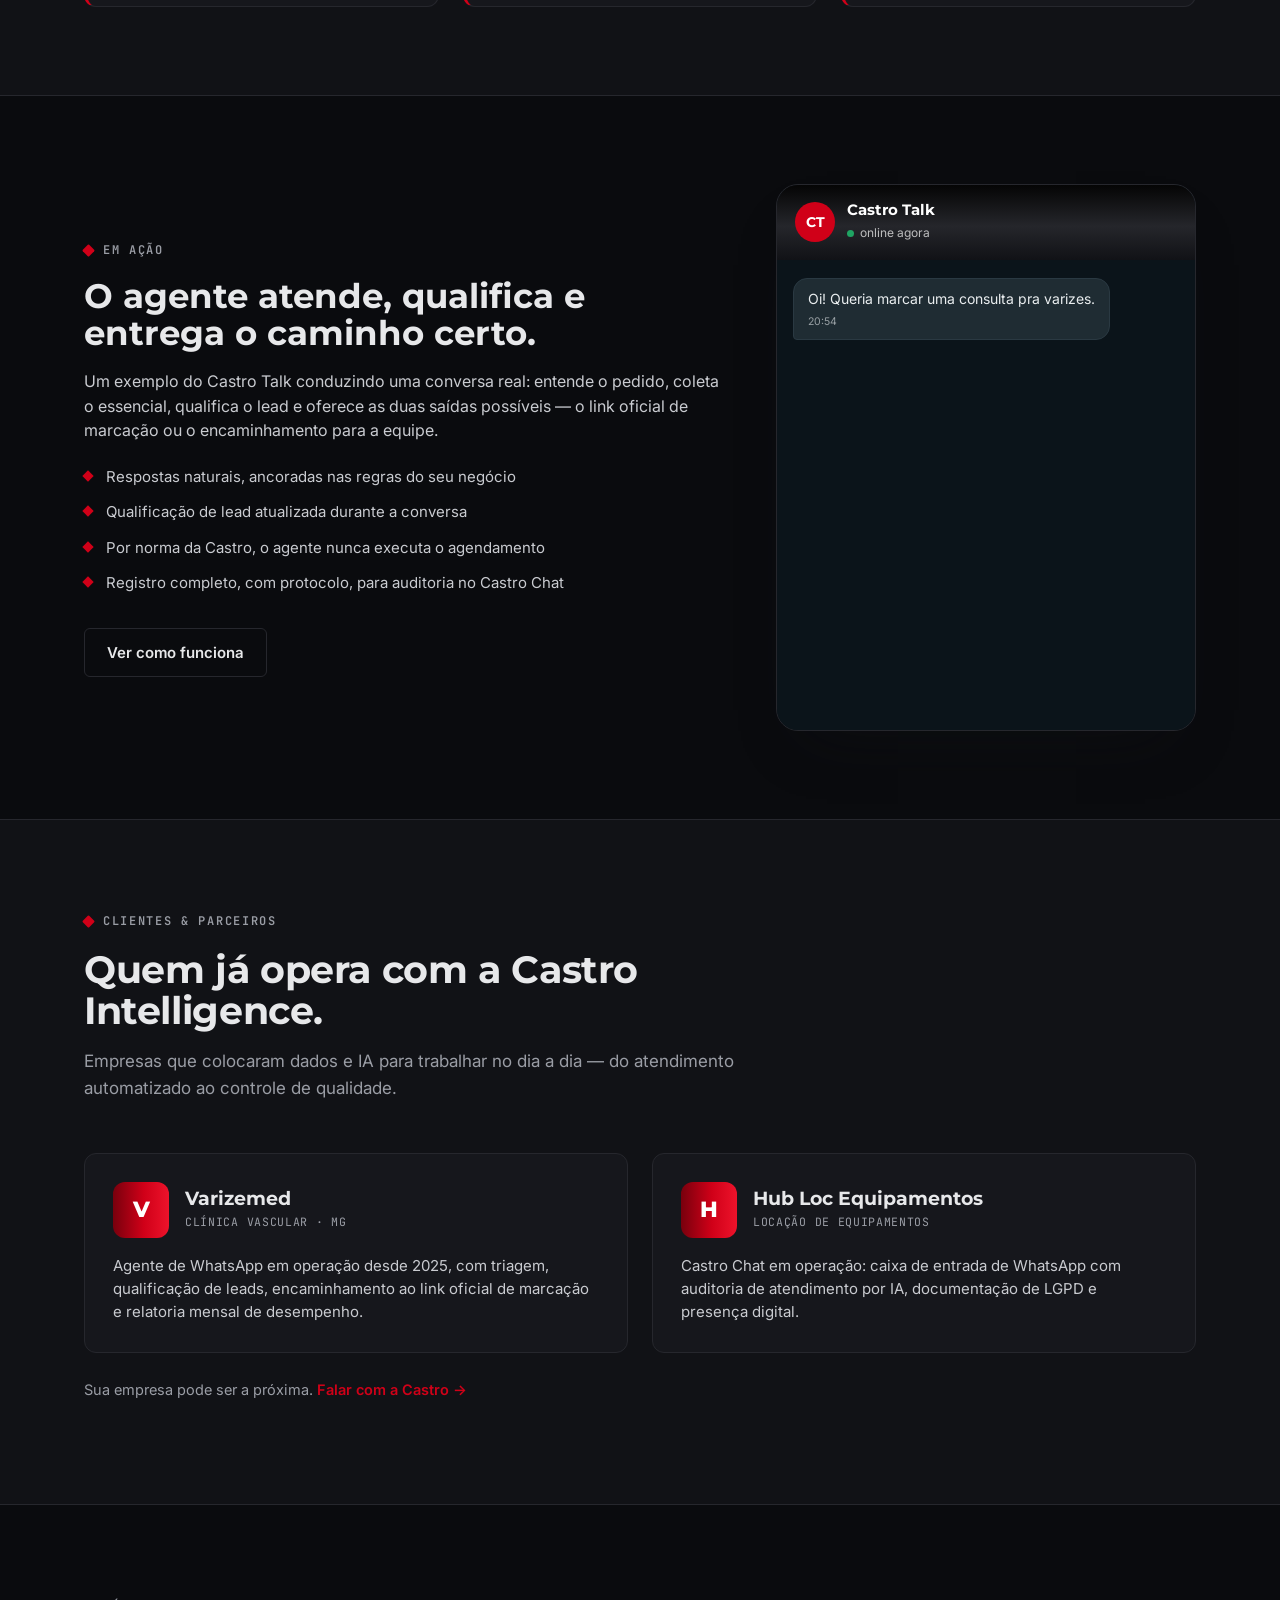
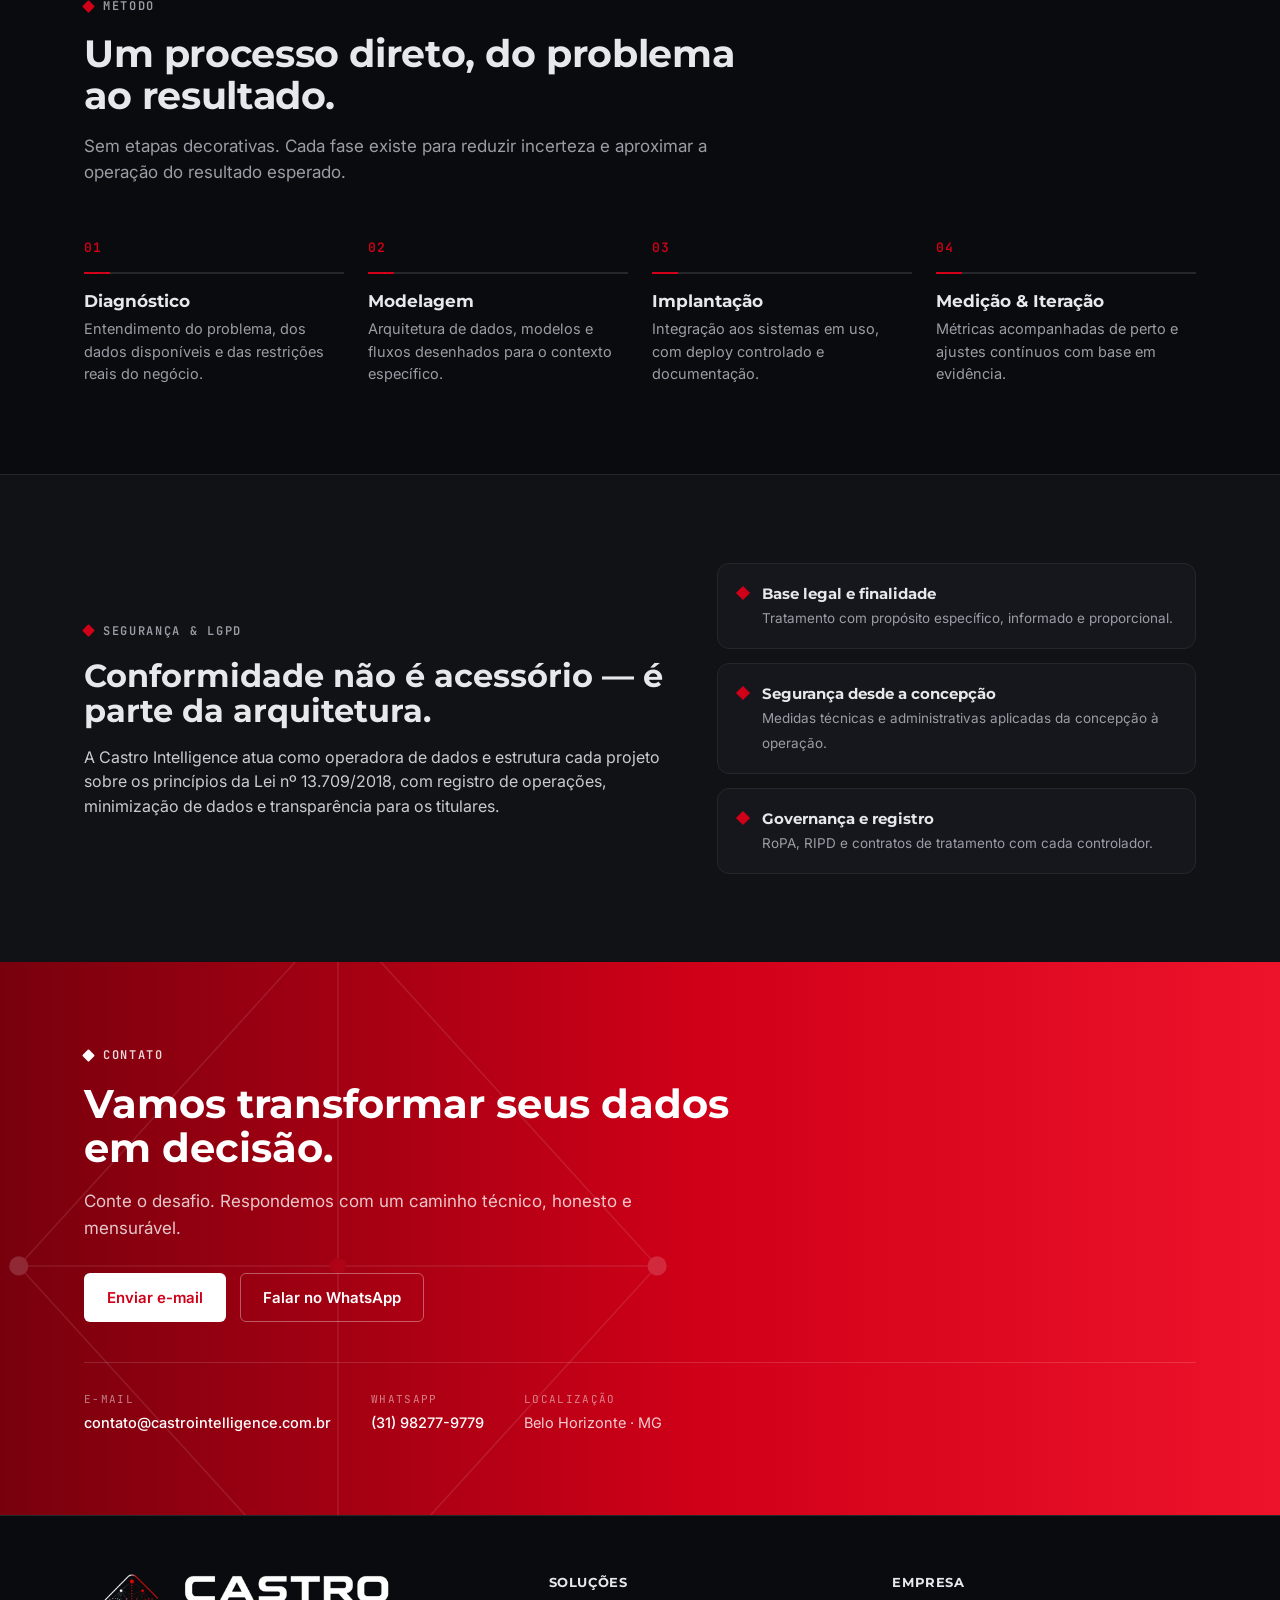
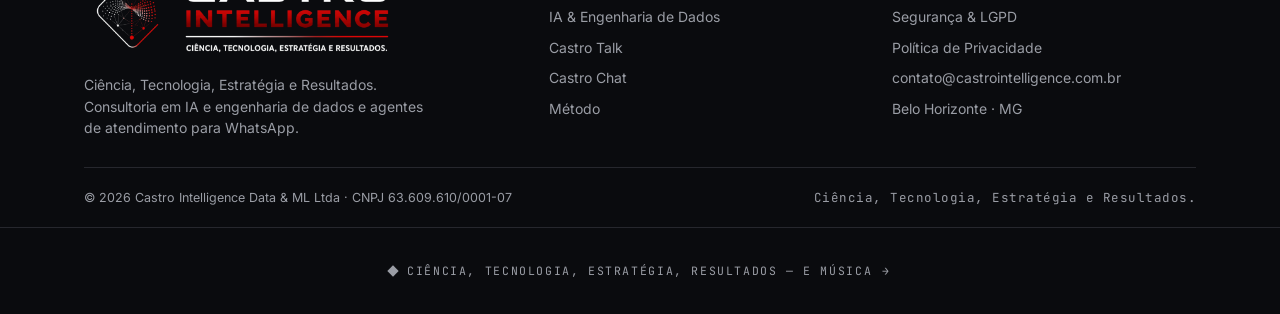
==== commit 720017ef: "Update index.html" ====
--- a/index.html
+++ b/index.html
@@ -300,11 +300,11 @@
       <p>Conte o desafio. Respondemos com um caminho técnico, honesto e mensurável.</p>
       <div class="cta-actions">
         <a class="btn btn-primary" href="mailto:contato@castrointelligence.com.br" data-gtm="email-contato">Enviar e-mail</a>
-        <a class="btn btn-outline-light" href="https://wa.me/5531982777779" target="_blank" rel="noopener" data-gtm="whatsapp-contato">Falar no WhatsApp</a>
+        <a class="btn btn-outline-light" href="https://wa.me/5531982779779" target="_blank" rel="noopener" data-gtm="whatsapp-contato">Falar no WhatsApp</a>
       </div>
       <div class="cta-contacts">
         <div><span class="lbl">E-mail</span><a href="mailto:contato@castrointelligence.com.br">contato@castrointelligence.com.br</a></div>
-        <div><span class="lbl">WhatsApp</span><a href="https://wa.me/5531982777779" target="_blank" rel="noopener">(31) 98277-7779</a></div>
+        <div><span class="lbl">WhatsApp</span><a href="https://wa.me/5531982779779" target="_blank" rel="noopener">(31) 98277-9779</a></div>
         <div><span class="lbl">Localização</span><span style="color:rgba(255,255,255,.8)">Belo Horizonte · MG</span></div>
       </div>
     </div>
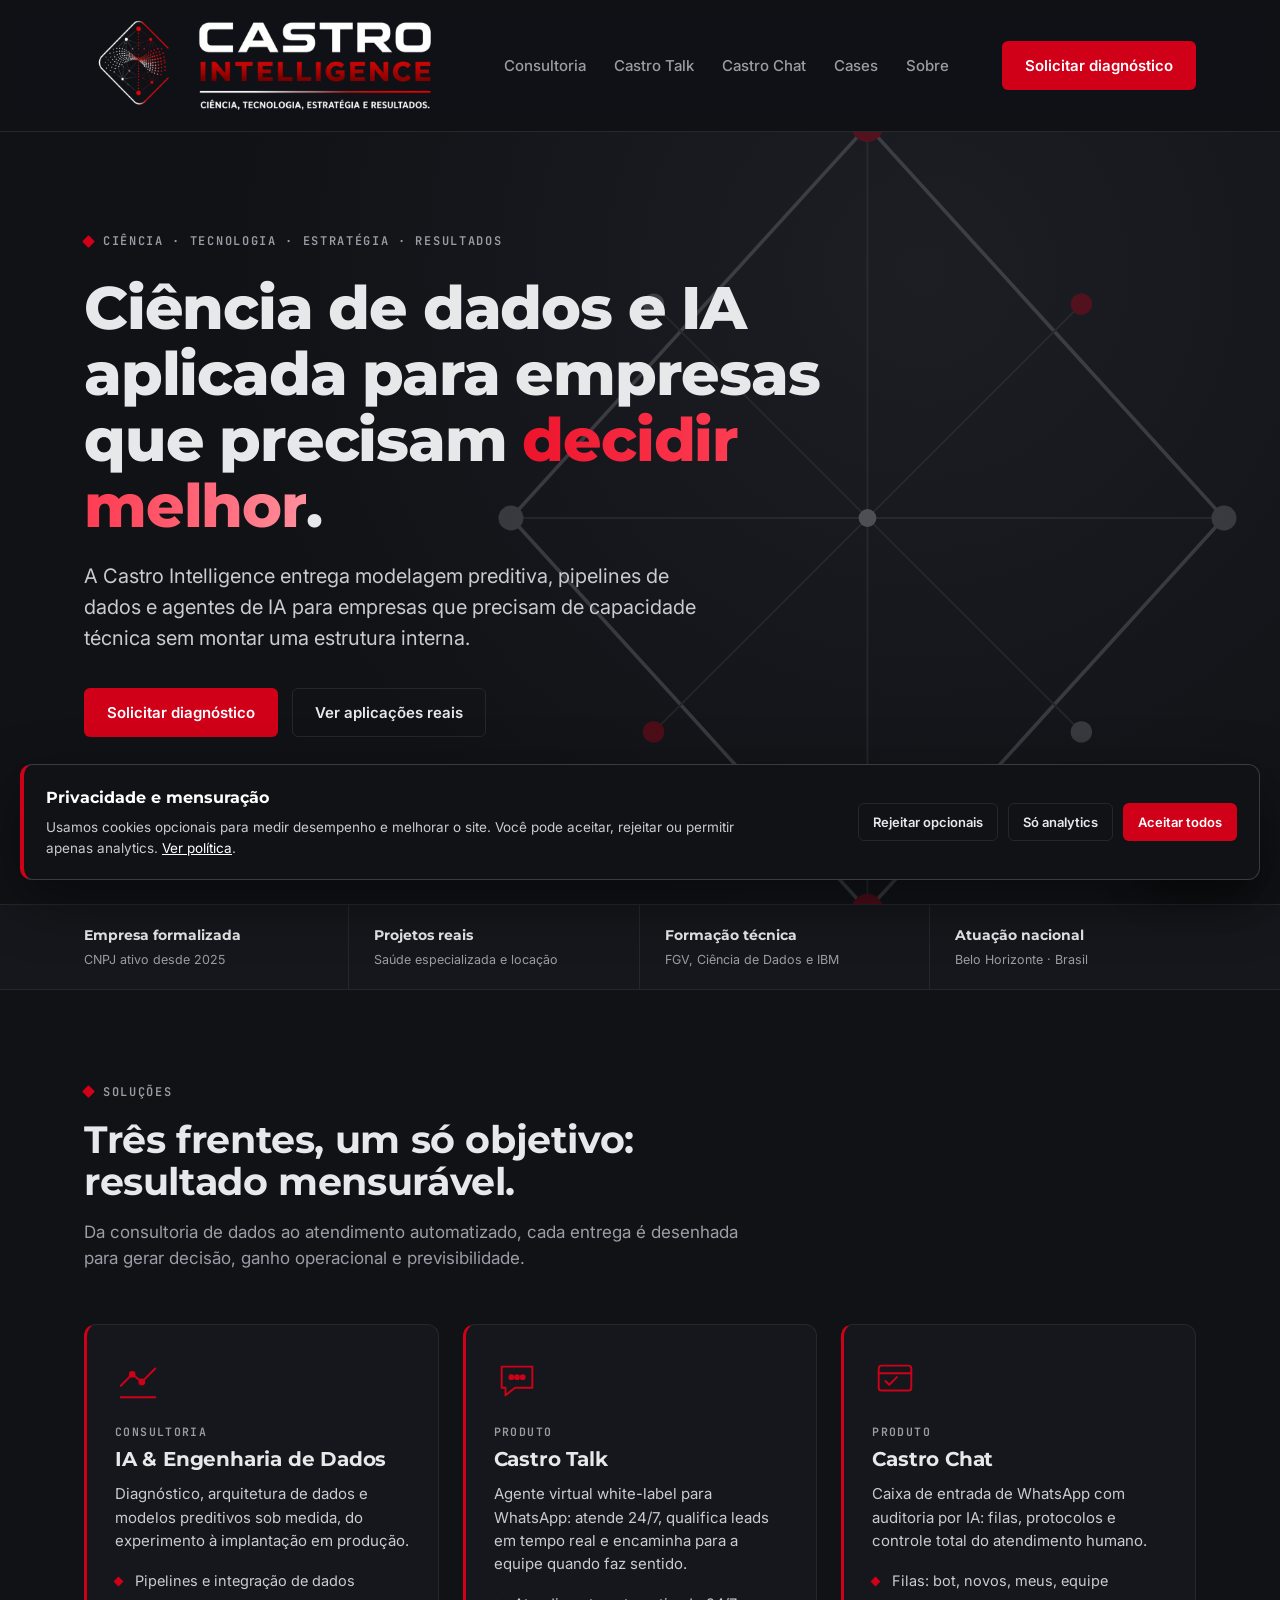
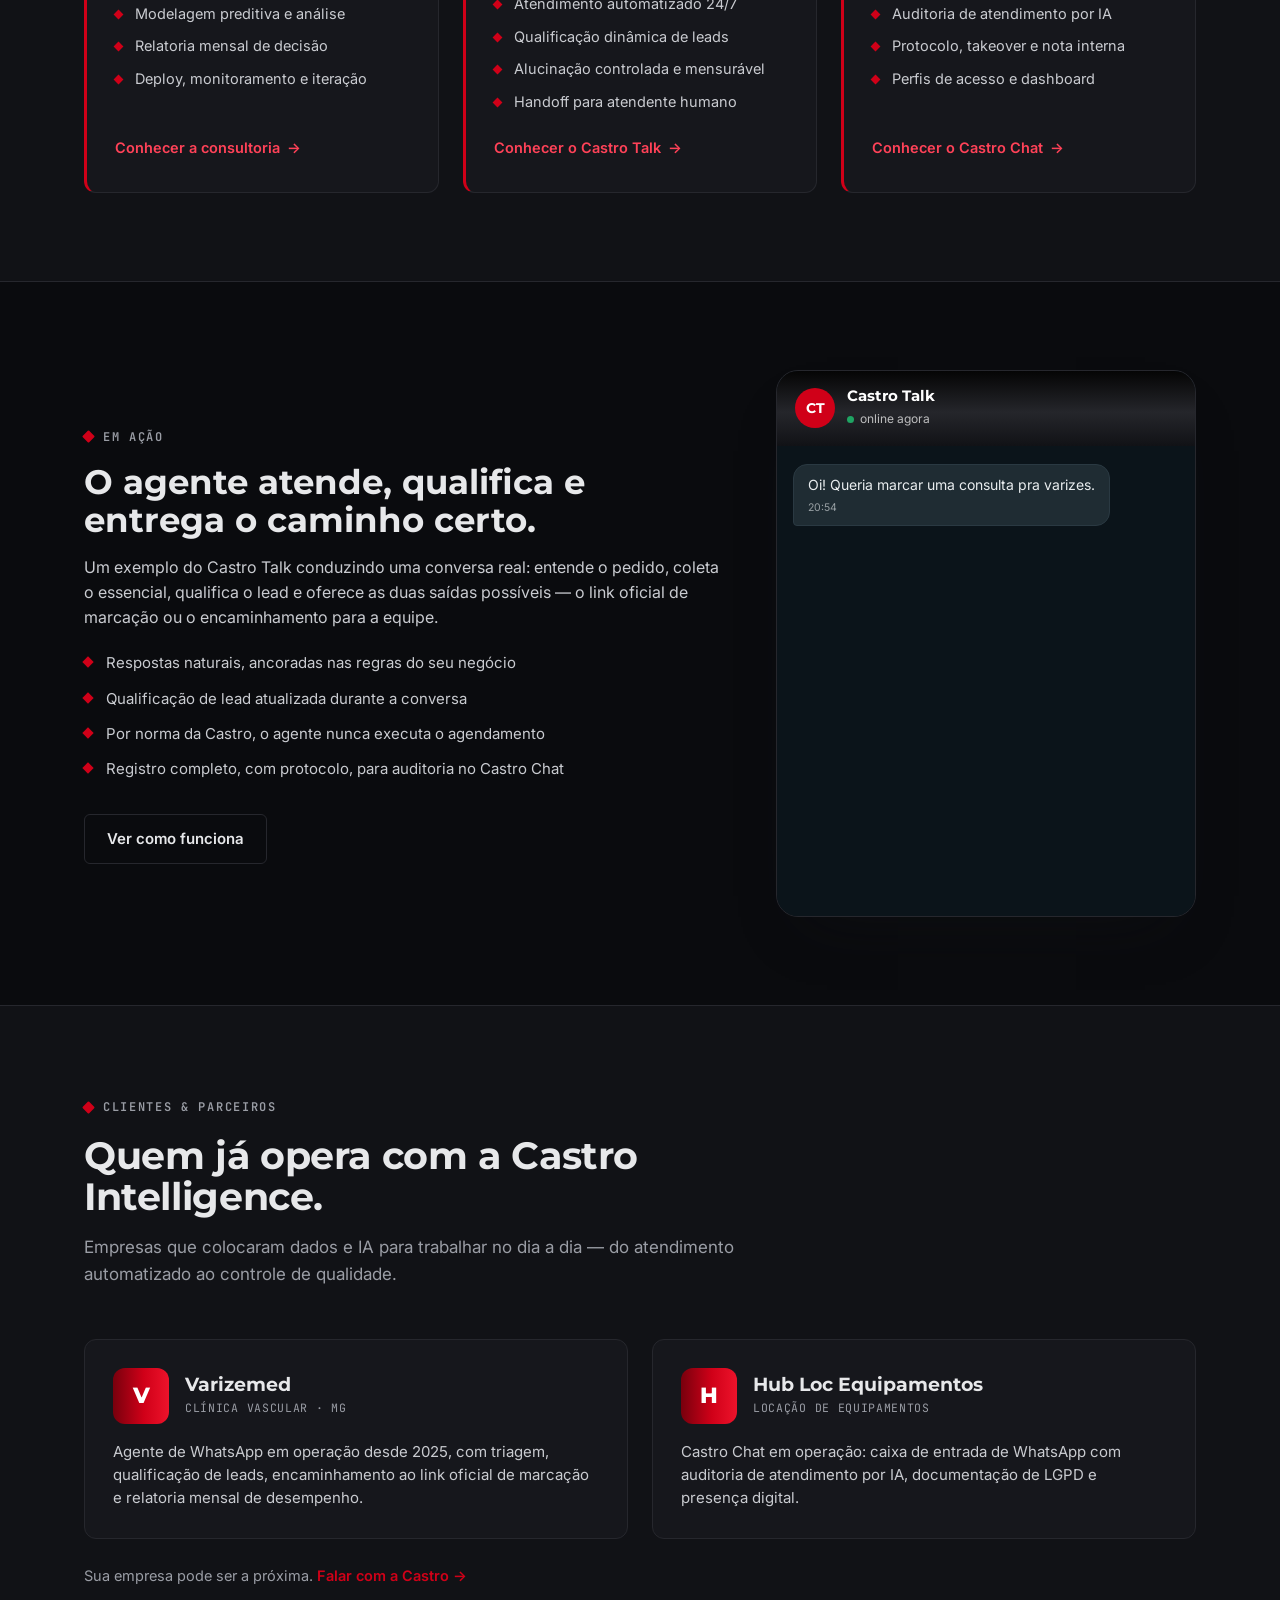
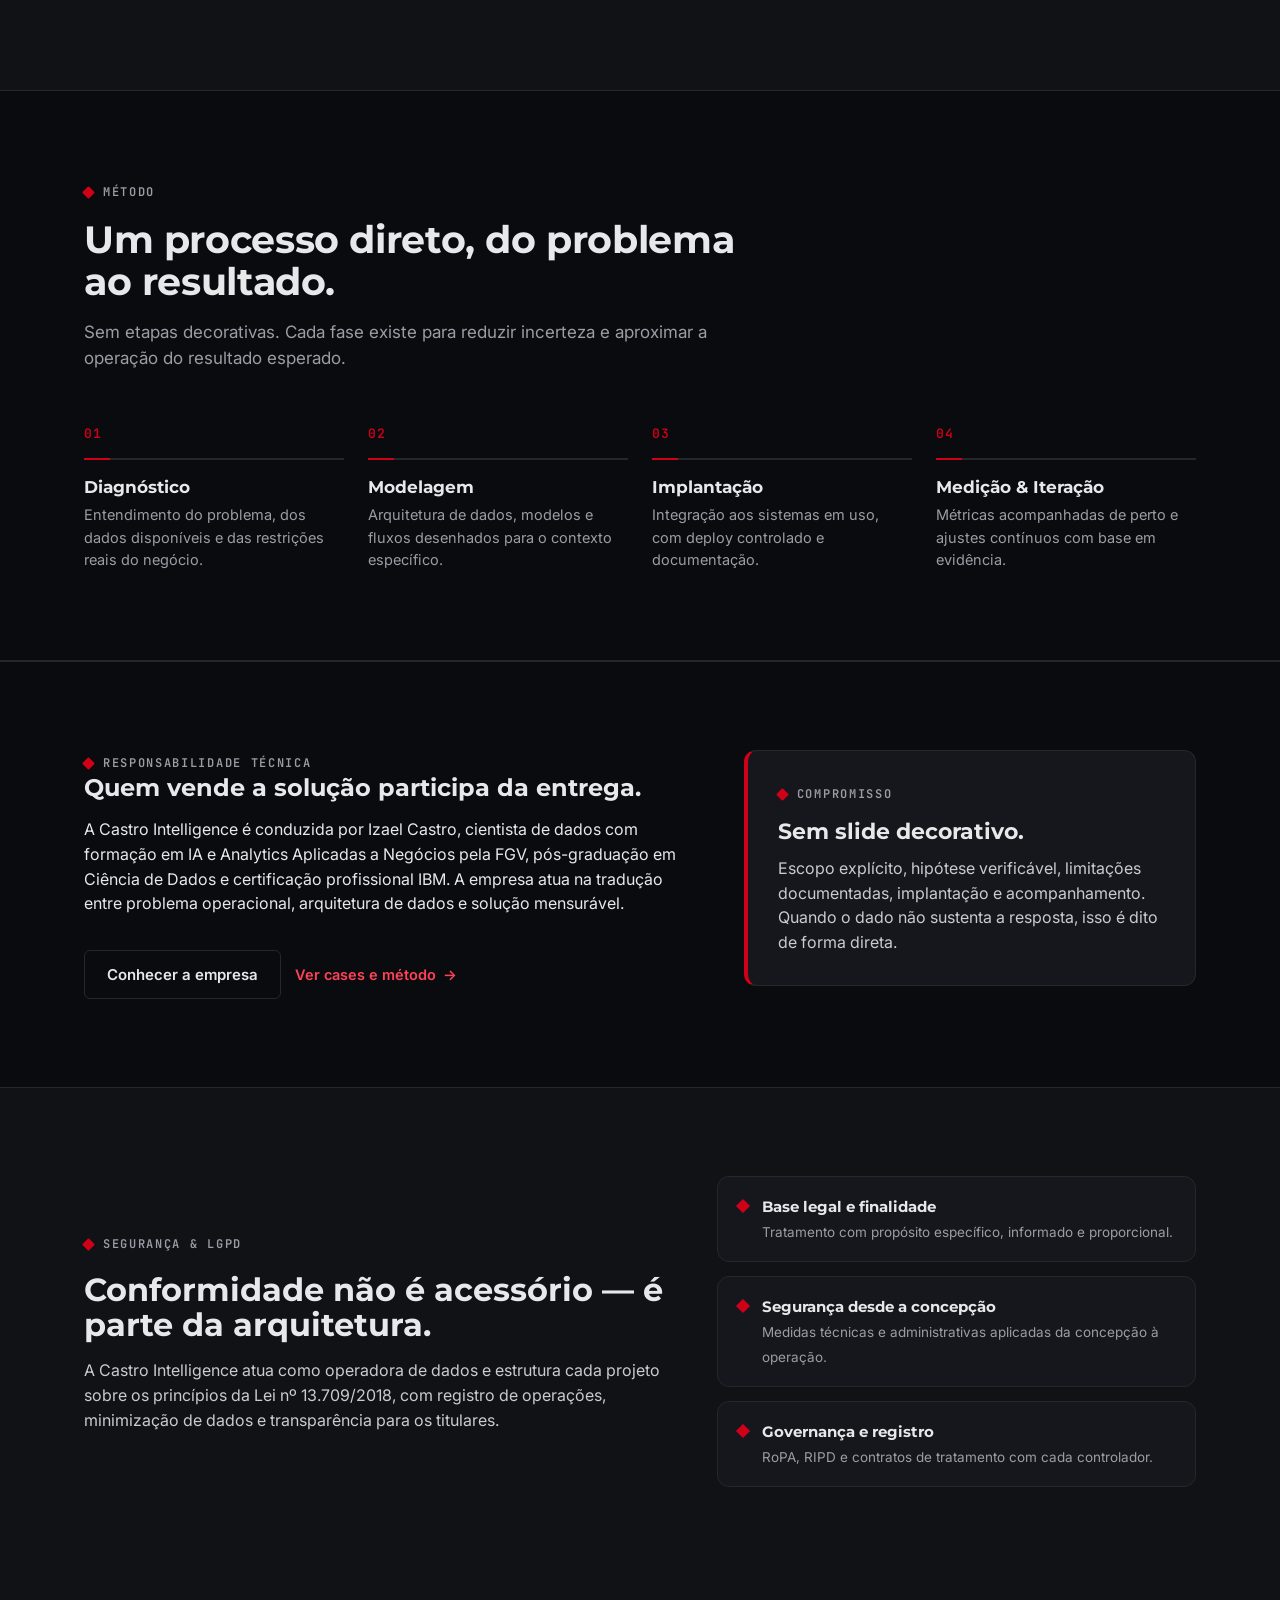
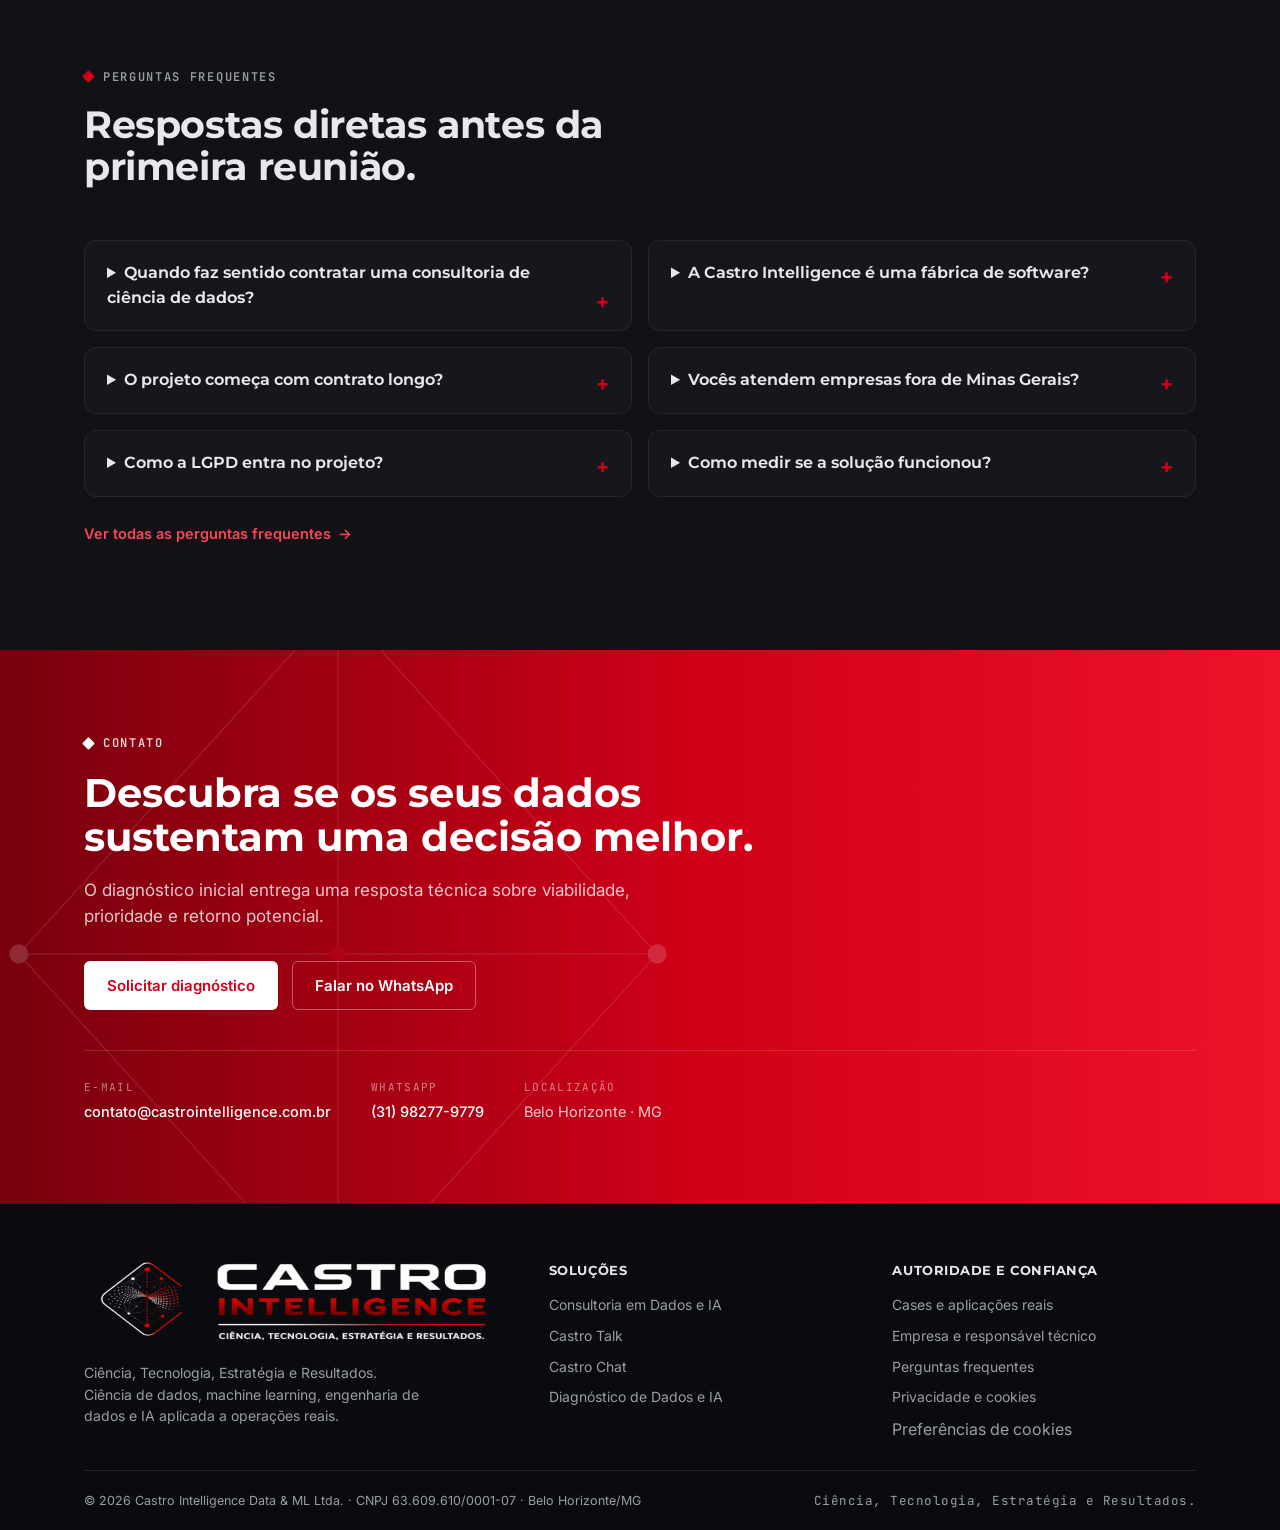
==== commit a7f8be80: "Implementa SEO, AEO, conversão e Consent Mode v2" ====
--- a/index.html
+++ b/index.html
@@ -1,365 +1,335 @@
-<!doctype html>
-<html lang="pt-BR">
+<!DOCTYPE html>
+
+<html data-funnel-stage="awareness" data-page-name="home" data-page-type="home" data-product="" lang="pt-BR">
 <head>
-  <meta charset="utf-8" />
-  <meta name="viewport" content="width=device-width, initial-scale=1" />
-  <title>Castro Intelligence — Ciência, Tecnologia, Estratégia e Resultados</title>
-  <meta name="description" content="Castro Intelligence — consultoria em IA e engenharia de dados, agentes de WhatsApp (Castro Talk) e inbox com auditoria por IA (Castro Chat). Belo Horizonte, MG." />
-  <meta name="theme-color" content="#111216" />
-
-  <meta property="og:type" content="website" />
-  <meta property="og:title" content="Castro Intelligence — Ciência, Tecnologia, Estratégia e Resultados" />
-  <meta property="og:description" content="IA aplicada a dados e a decisões. Consultoria em Machine Learning, engenharia de dados e agentes de IA para WhatsApp." />
-  <meta property="og:url" content="https://castrointelligence.com.br" />
-  <meta property="og:image" content="https://castrointelligence.com.br/assets/ci-og.png" />
-  <meta property="og:image:width" content="1200" />
-  <meta property="og:image:height" content="630" />
-  <meta name="twitter:card" content="summary_large_image" />
-  <meta property="og:locale" content="pt_BR" />
-
-  <link rel="icon" href="assets/ci-logo.png" />
-  <link rel="canonical" href="https://castrointelligence.com.br/" />
-
-  <!-- Google Tag Manager -->
-  <script>
+<meta charset="utf-8"/>
+<meta content="width=device-width, initial-scale=1" name="viewport"/>
+<title>Ciência de Dados e IA para Empresas | Castro Intelligence</title>
+<meta content="Ciência de dados, machine learning, engenharia de dados e agentes de IA para empresas que precisam decidir melhor sem montar uma estrutura interna." name="description"/>
+<meta content="index,follow,max-image-preview:large,max-snippet:-1,max-video-preview:-1" name="robots"/>
+<meta content="Castro Intelligence Data &amp; ML Ltda." name="author"/>
+<meta content="#111216" name="theme-color"/>
+<link href="https://castrointelligence.com.br/" rel="canonical"/>
+<link href="https://castrointelligence.com.br/" hreflang="pt-BR" rel="alternate"/>
+<link href="https://castrointelligence.com.br/" hreflang="x-default" rel="alternate"/>
+<link href="/assets/ci-icon-192.png" rel="icon" sizes="192x192" type="image/png"/><link href="/assets/ci-icon-192.png" rel="apple-touch-icon"/>
+<link href="/manifest.webmanifest" rel="manifest"/>
+<meta content="website" property="og:type"/>
+<meta content="Castro Intelligence" property="og:site_name"/>
+<meta content="pt_BR" property="og:locale"/>
+<meta content="Castro Intelligence — Ciência de Dados, Machine Learning e IA Aplicada" property="og:title"/>
+<meta content="Projetos de dados e IA com escopo, implantação e resultado mensurável para empresas no Brasil." property="og:description"/>
+<meta content="https://castrointelligence.com.br/" property="og:url"/>
+<meta content="https://castrointelligence.com.br/assets/ci-og.png" property="og:image"/>
+<meta content="https://castrointelligence.com.br/assets/ci-og.png" property="og:image:secure_url"/>
+<meta content="image/png" property="og:image:type"/>
+<meta content="1200" property="og:image:width"/>
+<meta content="630" property="og:image:height"/>
+<meta content="Castro Intelligence — Ciência, Tecnologia, Estratégia e Resultados" property="og:image:alt"/>
+<meta content="summary_large_image" name="twitter:card"/>
+<meta content="Castro Intelligence — Ciência de Dados, Machine Learning e IA Aplicada" name="twitter:title"/>
+<meta content="Projetos de dados e IA com escopo, implantação e resultado mensurável para empresas no Brasil." name="twitter:description"/>
+<meta content="https://castrointelligence.com.br/assets/ci-og.png" name="twitter:image"/>
+<script type="application/ld+json">{"@context":"https://schema.org","@graph":[{"@type":"Organization","@id":"https://castrointelligence.com.br/#organization","name":"Castro Intelligence Data & ML","legalName":"Castro Intelligence Data & ML Ltda.","alternateName":"Castro Intelligence","url":"https://castrointelligence.com.br/","logo":{"@type":"ImageObject","url":"https://castrointelligence.com.br/assets/ci-logo.png"},"image":"https://castrointelligence.com.br/assets/ci-og.png","email":"contato@castrointelligence.com.br","telephone":"+55-31-98277-9779","taxID":"63.609.610/0001-07","foundingDate":"2025-11-11","address":{"@type":"PostalAddress","addressLocality":"Belo Horizonte","addressRegion":"MG","addressCountry":"BR"},"areaServed":{"@type":"Country","name":"Brasil"},"founder":{"@id":"https://castrointelligence.com.br/#izael-castro"},"knowsAbout":["Ciência de dados","Machine learning","Engenharia de dados","Inteligência artificial aplicada","Agentes de IA","Analytics","Séries temporais","Processamento de linguagem natural","LGPD"]},{"@type":"Person","@id":"https://castrointelligence.com.br/#izael-castro","name":"Izael Castro","jobTitle":"Cientista de Dados e Consultor de IA","worksFor":{"@id":"https://castrointelligence.com.br/#organization"},"url":"https://castrointelligence.com.br/sobre.html","knowsAbout":["Machine learning","Deep learning","Engenharia de dados","IA generativa","Música computacional","Analytics"]},{"@type":"WebSite","@id":"https://castrointelligence.com.br/#website","url":"https://castrointelligence.com.br/","name":"Castro Intelligence","publisher":{"@id":"https://castrointelligence.com.br/#organization"},"inLanguage":"pt-BR"},{"@type":"WebPage","@id":"https://castrointelligence.com.br/#webpage","url":"https://castrointelligence.com.br/","name":"Ciência de Dados e IA para Empresas | Castro Intelligence","description":"Ciência de dados, machine learning, engenharia de dados e agentes de IA para empresas que precisam decidir melhor sem montar uma estrutura interna.","isPartOf":{"@id":"https://castrointelligence.com.br/#website"},"about":{"@id":"https://castrointelligence.com.br/#organization"},"inLanguage":"pt-BR"}]}</script>
+<script src="/assets/consent.js"></script>
+<script src="/assets/seo-aeo.js"></script>
+<!-- Google Tag Manager: carregado após o estado padrão do Consent Mode v2. -->
+<script>
   (function(w,d,s,l,i){w[l]=w[l]||[];w[l].push({'gtm.start':
   new Date().getTime(),event:'gtm.js'});var f=d.getElementsByTagName(s)[0],
   j=d.createElement(s),dl=l!='dataLayer'?'&l='+l:'';j.async=true;j.src=
   'https://www.googletagmanager.com/gtm.js?id='+i+dl;f.parentNode.insertBefore(j,f);
   })(window,document,'script','dataLayer','GTM-5CB9PXD5');
   </script>
-  <!-- End Google Tag Manager -->
-
-  <link rel="preconnect" href="https://fonts.googleapis.com" />
-  <link rel="preconnect" href="https://fonts.gstatic.com" crossorigin />
-  <link href="https://fonts.googleapis.com/css2?family=Inter:wght@400;500;600;700&family=JetBrains+Mono:wght@500;600&family=Montserrat:wght@600;700;800&display=swap" rel="stylesheet" />
-  <link rel="stylesheet" href="assets/ci.css" />
+<link href="https://fonts.googleapis.com" rel="preconnect"/>
+<link crossorigin="" href="https://fonts.gstatic.com" rel="preconnect"/>
+<link href="https://fonts.googleapis.com/css2?family=Inter:wght@400;500;600;700&amp;family=JetBrains+Mono:wght@500;600&amp;family=Montserrat:wght@600;700;800&amp;display=swap" rel="stylesheet"/>
+<link href="/assets/ci.css" rel="stylesheet"/>
 </head>
-
-<body id="top">
-  <!-- Google Tag Manager (noscript) -->
-  <noscript><iframe src="https://www.googletagmanager.com/ns.html?id=GTM-5CB9PXD5"
-  height="0" width="0" style="display:none;visibility:hidden"></iframe></noscript>
-
-  <header class="site-header">
-    <div class="container header-inner">
-      <a class="brand" href="#top" aria-label="Castro Intelligence — início">
-        <img src="assets/ci-logo-branca.png" alt="Castro Intelligence" />
-      </a>
-      <nav class="nav" id="nav">
-        <a href="#solucoes">Soluções</a>
-        <a href="castro-talk.html">Castro Talk</a>
-        <a href="castro-chat.html">Castro Chat</a>
-        <a href="consultoria.html">Consultoria</a>
-        <a href="#contato">Contato</a>
-      </nav>
-      <div class="header-cta">
-        <a class="btn btn-primary" href="#contato" data-gtm="cta-contato">Falar com a Castro</a>
-        <button class="menu-toggle" id="menuToggle" aria-label="Abrir menu" aria-expanded="false"><span></span></button>
-      </div>
-    </div>
-  </header>
-
-  <!-- ================= HERO ================= -->
-  <section class="hero">
-    <div class="hero-mesh" aria-hidden="true">
-      <svg viewBox="0 0 520 520" xmlns="http://www.w3.org/2000/svg">
-        <g fill="none" stroke="#4A4C54" stroke-width="1">
-          <path d="M260 40 L460 260 L260 480 L60 260 Z" stroke="#8A8D95" stroke-width="2"/>
-          <path d="M260 40 L260 480 M60 260 L460 260 M140 140 L380 380 M380 140 L140 380"/>
-        </g>
-        <g>
-          <circle cx="260" cy="40" r="9" fill="#D00018"/><circle cx="460" cy="260" r="7" fill="#8A8D95"/>
-          <circle cx="260" cy="480" r="9" fill="#D00018"/><circle cx="60" cy="260" r="7" fill="#8A8D95"/>
-          <circle cx="140" cy="140" r="6" fill="#8A8D95"/><circle cx="380" cy="140" r="6" fill="#D00018"/>
-          <circle cx="380" cy="380" r="6" fill="#8A8D95"/><circle cx="140" cy="380" r="6" fill="#D00018"/>
-          <circle cx="260" cy="260" r="5" fill="#C9CBD0"/>
-        </g>
-      </svg>
-    </div>
-    <div class="container">
-      <div class="hero-inner">
-        <span class="eyebrow">Ciência · Tecnologia · Estratégia · Resultados</span>
-        <h1>Inteligência aplicada a <span class="accent">dados</span> e a <span class="accent">decisões</span>.</h1>
-        <p class="lead">
-          A Castro Intelligence transforma dados em operação: modelos de machine learning,
-          engenharia de dados e agentes de IA que atendem, qualificam e medem — com rigor
-          técnico e conformidade com a LGPD.
-        </p>
-        <div class="hero-cta">
-          <a class="btn btn-primary" href="#solucoes">Ver soluções</a>
-          <a class="btn btn-ghost" href="#contato">Conversar sobre um projeto</a>
-        </div>
-        <div class="hero-tags" aria-hidden="true">
-          <span>Machine Learning</span><span>Engenharia de Dados</span><span>Agentes de IA</span>
-          <span>WhatsApp Business</span><span>LGPD</span>
-        </div>
-      </div>
-    </div>
-  </section>
-
-  <!-- ================= SOLUÇÕES ================= -->
-  <section class="section" id="solucoes">
-    <div class="container">
-      <div class="section-head reveal">
-        <span class="eyebrow">Soluções</span>
-        <h2>Três frentes, um só objetivo: resultado mensurável.</h2>
-        <p>Da consultoria de dados ao atendimento automatizado, cada entrega é desenhada
+<body id="top"><a class="skip-link" href="#conteudo">Ir para o conteúdo</a><noscript><iframe height="0" src="https://www.googletagmanager.com/ns.html?id=GTM-5CB9PXD5" style="display:none;visibility:hidden" title="Google Tag Manager" width="0"></iframe></noscript>
+<!-- Google Tag Manager (noscript) -->
+<header class="site-header">
+<div class="container header-inner">
+<a aria-label="Castro Intelligence — início" class="brand" href="/">
+<img alt="Castro Intelligence" height="535" src="/assets/ci-logo-branca.png" width="2048"/>
+</a>
+<nav aria-label="Navegação principal" class="nav" id="nav">
+<a href="/consultoria.html">Consultoria</a>
+<a href="/castro-talk.html">Castro Talk</a>
+<a href="/castro-chat.html">Castro Chat</a>
+<a href="/cases.html">Cases</a>
+<a href="/sobre.html">Sobre</a>
+</nav>
+<div class="header-cta">
+<a class="btn btn-primary" data-event="generate_lead" data-gtm="cta-diagnostico" href="/diagnostico.html">Solicitar diagnóstico</a>
+<button aria-expanded="false" aria-label="Abrir menu" class="menu-toggle" id="menuToggle"><span></span></button>
+</div>
+</div>
+</header><main id="conteudo">
+<!-- ================= HERO ================= -->
+<section class="hero">
+<div aria-hidden="true" class="hero-mesh">
+<svg viewbox="0 0 520 520" xmlns="http://www.w3.org/2000/svg">
+<g fill="none" stroke="#4A4C54" stroke-width="1">
+<path d="M260 40 L460 260 L260 480 L60 260 Z" stroke="#8A8D95" stroke-width="2"></path>
+<path d="M260 40 L260 480 M60 260 L460 260 M140 140 L380 380 M380 140 L140 380"></path>
+</g>
+<g>
+<circle cx="260" cy="40" fill="#D00018" r="9"></circle><circle cx="460" cy="260" fill="#8A8D95" r="7"></circle>
+<circle cx="260" cy="480" fill="#D00018" r="9"></circle><circle cx="60" cy="260" fill="#8A8D95" r="7"></circle>
+<circle cx="140" cy="140" fill="#8A8D95" r="6"></circle><circle cx="380" cy="140" fill="#D00018" r="6"></circle>
+<circle cx="380" cy="380" fill="#8A8D95" r="6"></circle><circle cx="140" cy="380" fill="#D00018" r="6"></circle>
+<circle cx="260" cy="260" fill="#C9CBD0" r="5"></circle>
+</g>
+</svg>
+</div>
+<div class="container">
+<div class="hero-inner">
+<span class="eyebrow">Ciência · Tecnologia · Estratégia · Resultados</span>
+<h1>Ciência de dados e IA aplicada para empresas que precisam <span class="accent">decidir melhor</span>.</h1>
+<p class="lead">A Castro Intelligence entrega modelagem preditiva, pipelines de dados e agentes de IA para empresas que precisam de capacidade técnica sem montar uma estrutura interna.</p>
+<div class="hero-cta"><a class="btn btn-primary" data-event="generate_lead" data-gtm="hero-diagnostico" href="/diagnostico.html">Solicitar diagnóstico</a><a class="btn btn-ghost" data-gtm="hero-cases" href="/cases.html">Ver aplicações reais</a></div>
+<div aria-hidden="true" class="hero-tags">
+<span>Machine Learning</span><span>Engenharia de Dados</span><span>Agentes de IA</span>
+<span>WhatsApp Business</span><span>LGPD</span>
+</div>
+</div>
+</div>
+</section><section aria-label="Sinais de confiança" class="proof-strip"><div class="container proof-grid"><div><strong>Empresa formalizada</strong><span>CNPJ ativo desde 2025</span></div><div><strong>Projetos reais</strong><span>Saúde especializada e locação</span></div><div><strong>Formação técnica</strong><span>FGV, Ciência de Dados e IBM</span></div><div><strong>Atuação nacional</strong><span>Belo Horizonte · Brasil</span></div></div></section>
+<!-- ================= SOLUÇÕES ================= -->
+<section class="section" id="solucoes">
+<div class="container">
+<div class="section-head reveal">
+<span class="eyebrow">Soluções</span>
+<h2>Três frentes, um só objetivo: resultado mensurável.</h2>
+<p>Da consultoria de dados ao atendimento automatizado, cada entrega é desenhada
            para gerar decisão, ganho operacional e previsibilidade.</p>
-      </div>
-
-      <div class="cards">
-        <article class="card reveal">
-          <svg class="card-icon" viewBox="0 0 48 48" fill="none" stroke="currentColor" stroke-width="2" stroke-linecap="round" stroke-linejoin="round" aria-hidden="true">
-            <path d="M6 30 L18 18 L28 26 L42 12"/><circle cx="18" cy="18" r="2.5" fill="currentColor"/>
-            <circle cx="28" cy="26" r="2.5" fill="currentColor"/><path d="M6 42 H42"/>
-          </svg>
-          <div class="card-kicker">Consultoria</div>
-          <h3>IA &amp; Engenharia de Dados</h3>
-          <p>Diagnóstico, arquitetura de dados e modelos preditivos sob medida, do
+</div>
+<div class="cards">
+<article class="card reveal">
+<svg aria-hidden="true" class="card-icon" fill="none" stroke="currentColor" stroke-linecap="round" stroke-linejoin="round" stroke-width="2" viewbox="0 0 48 48">
+<path d="M6 30 L18 18 L28 26 L42 12"></path><circle cx="18" cy="18" fill="currentColor" r="2.5"></circle>
+<circle cx="28" cy="26" fill="currentColor" r="2.5"></circle><path d="M6 42 H42"></path>
+</svg>
+<div class="card-kicker">Consultoria</div>
+<h3>IA &amp; Engenharia de Dados</h3>
+<p>Diagnóstico, arquitetura de dados e modelos preditivos sob medida, do
              experimento à implantação em produção.</p>
-          <ul class="card-list">
-            <li>Pipelines e integração de dados</li>
-            <li>Modelagem preditiva e análise</li>
-            <li>Relatoria mensal de decisão</li>
-            <li>Deploy, monitoramento e iteração</li>
-          </ul>
-          <div class="card-foot"><a class="card-link" href="consultoria.html">Conhecer a consultoria</a></div>
-        </article>
-
-        <article class="card reveal">
-          <svg class="card-icon" viewBox="0 0 48 48" fill="none" stroke="currentColor" stroke-width="2" stroke-linecap="round" stroke-linejoin="round" aria-hidden="true">
-            <path d="M8 10 H40 V32 H22 L12 40 V32 H8 Z"/><circle cx="18" cy="21" r="2" fill="currentColor"/>
-            <circle cx="24" cy="21" r="2" fill="currentColor"/><circle cx="30" cy="21" r="2" fill="currentColor"/>
-          </svg>
-          <div class="card-kicker">Produto</div>
-          <h3>Castro Talk</h3>
-          <p>Agente virtual white-label para WhatsApp: atende 24/7, qualifica leads em
+<ul class="card-list">
+<li>Pipelines e integração de dados</li>
+<li>Modelagem preditiva e análise</li>
+<li>Relatoria mensal de decisão</li>
+<li>Deploy, monitoramento e iteração</li>
+</ul>
+<div class="card-foot"><a class="card-link" href="consultoria.html">Conhecer a consultoria</a></div>
+</article>
+<article class="card reveal">
+<svg aria-hidden="true" class="card-icon" fill="none" stroke="currentColor" stroke-linecap="round" stroke-linejoin="round" stroke-width="2" viewbox="0 0 48 48">
+<path d="M8 10 H40 V32 H22 L12 40 V32 H8 Z"></path><circle cx="18" cy="21" fill="currentColor" r="2"></circle>
+<circle cx="24" cy="21" fill="currentColor" r="2"></circle><circle cx="30" cy="21" fill="currentColor" r="2"></circle>
+</svg>
+<div class="card-kicker">Produto</div>
+<h3>Castro Talk</h3>
+<p>Agente virtual white-label para WhatsApp: atende 24/7, qualifica leads em
              tempo real e encaminha para a equipe quando faz sentido.</p>
-          <ul class="card-list">
-            <li>Atendimento automatizado 24/7</li>
-            <li>Qualificação dinâmica de leads</li>
-            <li>Alucinação controlada e mensurável</li>
-            <li>Handoff para atendente humano</li>
-          </ul>
-          <div class="card-foot"><a class="card-link" href="castro-talk.html">Conhecer o Castro Talk</a></div>
-        </article>
-
-        <article class="card reveal">
-          <svg class="card-icon" viewBox="0 0 48 48" fill="none" stroke="currentColor" stroke-width="2" stroke-linecap="round" stroke-linejoin="round" aria-hidden="true">
-            <rect x="7" y="9" width="34" height="26" rx="3"/><path d="M7 17 H41"/><path d="M14 25 l4 4 l8 -8"/>
-          </svg>
-          <div class="card-kicker">Produto</div>
-          <h3>Castro Chat</h3>
-          <p>Caixa de entrada de WhatsApp com auditoria por IA: filas, protocolos e
+<ul class="card-list">
+<li>Atendimento automatizado 24/7</li>
+<li>Qualificação dinâmica de leads</li>
+<li>Alucinação controlada e mensurável</li>
+<li>Handoff para atendente humano</li>
+</ul>
+<div class="card-foot"><a class="card-link" href="castro-talk.html">Conhecer o Castro Talk</a></div>
+</article>
+<article class="card reveal">
+<svg aria-hidden="true" class="card-icon" fill="none" stroke="currentColor" stroke-linecap="round" stroke-linejoin="round" stroke-width="2" viewbox="0 0 48 48">
+<rect height="26" rx="3" width="34" x="7" y="9"></rect><path d="M7 17 H41"></path><path d="M14 25 l4 4 l8 -8"></path>
+</svg>
+<div class="card-kicker">Produto</div>
+<h3>Castro Chat</h3>
+<p>Caixa de entrada de WhatsApp com auditoria por IA: filas, protocolos e
              controle total do atendimento humano.</p>
-          <ul class="card-list">
-            <li>Filas: bot, novos, meus, equipe</li>
-            <li>Auditoria de atendimento por IA</li>
-            <li>Protocolo, takeover e nota interna</li>
-            <li>Perfis de acesso e dashboard</li>
-          </ul>
-          <div class="card-foot"><a class="card-link" href="castro-chat.html">Conhecer o Castro Chat</a></div>
-        </article>
-      </div>
-    </div>
-  </section>
-
-  <!-- ================= DEMO ================= -->
-  <section class="section section-alt" id="demo">
-    <div class="container">
-      <div class="demo-grid">
-        <div class="demo-copy reveal">
-          <span class="eyebrow">Em ação</span>
-          <h2>O agente atende, qualifica e entrega o caminho certo.</h2>
-          <p>Um exemplo do Castro Talk conduzindo uma conversa real: entende o pedido,
+<ul class="card-list">
+<li>Filas: bot, novos, meus, equipe</li>
+<li>Auditoria de atendimento por IA</li>
+<li>Protocolo, takeover e nota interna</li>
+<li>Perfis de acesso e dashboard</li>
+</ul>
+<div class="card-foot"><a class="card-link" href="castro-chat.html">Conhecer o Castro Chat</a></div>
+</article>
+</div>
+</div>
+</section>
+<!-- ================= DEMO ================= -->
+<section class="section section-alt" id="demo">
+<div class="container">
+<div class="demo-grid">
+<div class="demo-copy reveal">
+<span class="eyebrow">Em ação</span>
+<h2>O agente atende, qualifica e entrega o caminho certo.</h2>
+<p>Um exemplo do Castro Talk conduzindo uma conversa real: entende o pedido,
              coleta o essencial, qualifica o lead e oferece as duas saídas possíveis —
              o link oficial de marcação ou o encaminhamento para a equipe.</p>
-          <ul class="demo-list">
-            <li>Respostas naturais, ancoradas nas regras do seu negócio</li>
-            <li>Qualificação de lead atualizada durante a conversa</li>
-            <li>Por norma da Castro, o agente nunca executa o agendamento</li>
-            <li>Registro completo, com protocolo, para auditoria no Castro Chat</li>
-          </ul>
-          <div class="hero-cta">
-            <a class="btn btn-ghost" href="castro-talk.html">Ver como funciona</a>
-          </div>
-        </div>
-        <div class="demo-phone reveal">
-          <div class="phone">
-            <div class="phone-top">
-              <div class="avatar">CT</div>
-              <div>
-                <strong>Castro Talk</strong>
-                <span><span class="status-dot"></span>online agora</span>
-              </div>
-            </div>
-            <div class="phone-body" id="chatBody"></div>
-          </div>
-        </div>
-      </div>
-    </div>
-  </section>
-
-  <!-- ================= CLIENTES ================= -->
-  <section class="section" id="clientes">
-    <div class="container">
-      <div class="section-head reveal">
-        <span class="eyebrow">Clientes &amp; Parceiros</span>
-        <h2>Quem já opera com a Castro Intelligence.</h2>
-        <p>Empresas que colocaram dados e IA para trabalhar no dia a dia — do atendimento
+<ul class="demo-list">
+<li>Respostas naturais, ancoradas nas regras do seu negócio</li>
+<li>Qualificação de lead atualizada durante a conversa</li>
+<li>Por norma da Castro, o agente nunca executa o agendamento</li>
+<li>Registro completo, com protocolo, para auditoria no Castro Chat</li>
+</ul>
+<div class="hero-cta">
+<a class="btn btn-ghost" href="castro-talk.html">Ver como funciona</a>
+</div>
+</div>
+<div class="demo-phone reveal">
+<div class="phone">
+<div class="phone-top">
+<div class="avatar">CT</div>
+<div>
+<strong>Castro Talk</strong>
+<span><span class="status-dot"></span>online agora</span>
+</div>
+</div>
+<div class="phone-body" id="chatBody"></div>
+</div>
+</div>
+</div>
+</div>
+</section>
+<!-- ================= CLIENTES ================= -->
+<section class="section" id="clientes">
+<div class="container">
+<div class="section-head reveal">
+<span class="eyebrow">Clientes &amp; Parceiros</span>
+<h2>Quem já opera com a Castro Intelligence.</h2>
+<p>Empresas que colocaram dados e IA para trabalhar no dia a dia — do atendimento
            automatizado ao controle de qualidade.</p>
-      </div>
-      <div class="clients">
-        <article class="client-card reveal">
-          <div class="client-head">
-            <div class="client-logo">V</div>
-            <div><h3>Varizemed</h3><div class="client-tag">Clínica vascular · MG</div></div>
-          </div>
-          <p>Agente de WhatsApp em operação desde 2025, com triagem, qualificação de leads,
+</div>
+<div class="clients">
+<article class="client-card reveal">
+<div class="client-head">
+<div class="client-logo">V</div>
+<div><h3>Varizemed</h3><div class="client-tag">Clínica vascular · MG</div></div>
+</div>
+<p>Agente de WhatsApp em operação desde 2025, com triagem, qualificação de leads,
              encaminhamento ao link oficial de marcação e relatoria mensal de desempenho.</p>
-        </article>
-        <article class="client-card reveal">
-          <div class="client-head">
-            <div class="client-logo">H</div>
-            <div><h3>Hub Loc Equipamentos</h3><div class="client-tag">Locação de equipamentos</div></div>
-          </div>
-          <p>Castro Chat em operação: caixa de entrada de WhatsApp com auditoria de
+</article>
+<article class="client-card reveal">
+<div class="client-head">
+<div class="client-logo">H</div>
+<div><h3>Hub Loc Equipamentos</h3><div class="client-tag">Locação de equipamentos</div></div>
+</div>
+<p>Castro Chat em operação: caixa de entrada de WhatsApp com auditoria de
              atendimento por IA, documentação de LGPD e presença digital.</p>
-        </article>
-      </div>
-      <p class="client-note">Sua empresa pode ser a próxima. <a href="#contato" style="color:var(--ci-red);font-weight:600">Falar com a Castro →</a></p>
-    </div>
-  </section>
-
-  <!-- ================= MÉTODO ================= -->
-  <section class="section section-alt" id="metodo">
-    <div class="container">
-      <div class="section-head reveal">
-        <span class="eyebrow">Método</span>
-        <h2>Um processo direto, do problema ao resultado.</h2>
-        <p>Sem etapas decorativas. Cada fase existe para reduzir incerteza e aproximar
+</article>
+</div>
+<p class="client-note">Sua empresa pode ser a próxima. <a href="#contato" style="color:var(--ci-red);font-weight:600">Falar com a Castro →</a></p>
+</div>
+</section>
+<!-- ================= MÉTODO ================= -->
+<section class="section section-alt" id="metodo">
+<div class="container">
+<div class="section-head reveal">
+<span class="eyebrow">Método</span>
+<h2>Um processo direto, do problema ao resultado.</h2>
+<p>Sem etapas decorativas. Cada fase existe para reduzir incerteza e aproximar
            a operação do resultado esperado.</p>
-      </div>
-      <div class="steps">
-        <div class="step reveal"><div class="step-line"></div><h3>Diagnóstico</h3>
-          <p>Entendimento do problema, dos dados disponíveis e das restrições reais do negócio.</p></div>
-        <div class="step reveal"><div class="step-line"></div><h3>Modelagem</h3>
-          <p>Arquitetura de dados, modelos e fluxos desenhados para o contexto específico.</p></div>
-        <div class="step reveal"><div class="step-line"></div><h3>Implantação</h3>
-          <p>Integração aos sistemas em uso, com deploy controlado e documentação.</p></div>
-        <div class="step reveal"><div class="step-line"></div><h3>Medição &amp; Iteração</h3>
-          <p>Métricas acompanhadas de perto e ajustes contínuos com base em evidência.</p></div>
-      </div>
-    </div>
-  </section>
-
-  <!-- ================= LGPD ================= -->
-  <section class="section" id="seguranca">
-    <div class="container">
-      <div class="trust">
-        <div class="reveal">
-          <span class="eyebrow">Segurança &amp; LGPD</span>
-          <h2>Conformidade não é acessório — é parte da arquitetura.</h2>
-          <p>A Castro Intelligence atua como operadora de dados e estrutura cada projeto
+</div>
+<div class="steps">
+<div class="step reveal"><div class="step-line"></div><h3>Diagnóstico</h3>
+<p>Entendimento do problema, dos dados disponíveis e das restrições reais do negócio.</p></div>
+<div class="step reveal"><div class="step-line"></div><h3>Modelagem</h3>
+<p>Arquitetura de dados, modelos e fluxos desenhados para o contexto específico.</p></div>
+<div class="step reveal"><div class="step-line"></div><h3>Implantação</h3>
+<p>Integração aos sistemas em uso, com deploy controlado e documentação.</p></div>
+<div class="step reveal"><div class="step-line"></div><h3>Medição &amp; Iteração</h3>
+<p>Métricas acompanhadas de perto e ajustes contínuos com base em evidência.</p></div>
+</div>
+</div>
+</section>
+<!-- ================= LGPD ================= -->
+<section class="section section-alt" id="autoridade"><div class="container authority-grid"><div class="reveal"><span class="eyebrow">Responsabilidade técnica</span><h2>Quem vende a solução participa da entrega.</h2><p>A Castro Intelligence é conduzida por Izael Castro, cientista de dados com formação em IA e Analytics Aplicadas a Negócios pela FGV, pós-graduação em Ciência de Dados e certificação profissional IBM. A empresa atua na tradução entre problema operacional, arquitetura de dados e solução mensurável.</p><div class="hero-cta"><a class="btn btn-ghost" href="/sobre.html">Conhecer a empresa</a><a class="card-link" href="/cases.html">Ver cases e método</a></div></div><div class="authority-card reveal"><span class="eyebrow">Compromisso</span><h3>Sem slide decorativo.</h3><p>Escopo explícito, hipótese verificável, limitações documentadas, implantação e acompanhamento. Quando o dado não sustenta a resposta, isso é dito de forma direta.</p></div></div></section><section class="section" id="seguranca">
+<div class="container">
+<div class="trust">
+<div class="reveal">
+<span class="eyebrow">Segurança &amp; LGPD</span>
+<h2>Conformidade não é acessório — é parte da arquitetura.</h2>
+<p>A Castro Intelligence atua como operadora de dados e estrutura cada projeto
              sobre os princípios da Lei nº 13.709/2018, com registro de operações,
              minimização de dados e transparência para os titulares.</p>
-        </div>
-        <div class="trust-badges reveal">
-          <div class="badge"><span class="dot" aria-hidden="true"></span>
-            <div><strong>Base legal e finalidade</strong>
-            <span>Tratamento com propósito específico, informado e proporcional.</span></div></div>
-          <div class="badge"><span class="dot" aria-hidden="true"></span>
-            <div><strong>Segurança desde a concepção</strong>
-            <span>Medidas técnicas e administrativas aplicadas da concepção à operação.</span></div></div>
-          <div class="badge"><span class="dot" aria-hidden="true"></span>
-            <div><strong>Governança e registro</strong>
-            <span>RoPA, RIPD e contratos de tratamento com cada controlador.</span></div></div>
-        </div>
-      </div>
-    </div>
-  </section>
-
-  <!-- ================= CTA ================= -->
-  <section class="cta-band" id="contato">
-    <div class="cta-mesh" aria-hidden="true">
-      <svg viewBox="0 0 520 520" xmlns="http://www.w3.org/2000/svg">
-        <g fill="none" stroke="#ffffff" stroke-width="1" opacity=".6">
-          <path d="M260 40 L460 260 L260 480 L60 260 Z"/><path d="M260 40 L260 480 M60 260 L460 260"/>
-        </g>
-        <g>
-          <circle cx="260" cy="40" r="8" fill="#ED132B"/><circle cx="460" cy="260" r="6" fill="#ffffff"/>
-          <circle cx="260" cy="480" r="8" fill="#ED132B"/><circle cx="60" cy="260" r="6" fill="#ffffff"/>
-          <circle cx="260" cy="260" r="5" fill="#ED132B"/>
-        </g>
-      </svg>
-    </div>
-    <div class="container">
-      <span class="eyebrow">Contato</span>
-      <h2>Vamos transformar seus dados em decisão.</h2>
-      <p>Conte o desafio. Respondemos com um caminho técnico, honesto e mensurável.</p>
-      <div class="cta-actions">
-        <a class="btn btn-primary" href="mailto:contato@castrointelligence.com.br" data-gtm="email-contato">Enviar e-mail</a>
-        <a class="btn btn-outline-light" href="https://wa.me/5531982779779" target="_blank" rel="noopener" data-gtm="whatsapp-contato">Falar no WhatsApp</a>
-      </div>
-      <div class="cta-contacts">
-        <div><span class="lbl">E-mail</span><a href="mailto:contato@castrointelligence.com.br">contato@castrointelligence.com.br</a></div>
-        <div><span class="lbl">WhatsApp</span><a href="https://wa.me/5531982779779" target="_blank" rel="noopener">(31) 98277-9779</a></div>
-        <div><span class="lbl">Localização</span><span style="color:rgba(255,255,255,.8)">Belo Horizonte · MG</span></div>
-      </div>
-    </div>
-  </section>
-
-  <!-- ================= FOOTER ================= -->
-  <footer class="site-footer">
-    <div class="container">
-      <div class="footer-inner">
-        <div class="footer-brand">
-          <img src="assets/ci-logo-branca.png" alt="Castro Intelligence" />
-          <p>Ciência, Tecnologia, Estratégia e Resultados. Consultoria em IA e engenharia
-             de dados e agentes de atendimento para WhatsApp.</p>
-        </div>
-        <div class="footer-col">
-          <h4>Soluções</h4>
-          <a href="consultoria.html">IA &amp; Engenharia de Dados</a>
-          <a href="castro-talk.html">Castro Talk</a>
-          <a href="castro-chat.html">Castro Chat</a>
-          <a href="#metodo">Método</a>
-        </div>
-        <div class="footer-col">
-          <h4>Empresa</h4>
-          <a href="#seguranca">Segurança &amp; LGPD</a>
-          <a href="privacidade.html">Política de Privacidade</a>
-          <a href="mailto:contato@castrointelligence.com.br">contato@castrointelligence.com.br</a>
-          <span>Belo Horizonte · MG</span>
-        </div>
-      </div>
-      <div class="footer-bottom">
-        <span>© <span id="year"></span> Castro Intelligence Data &amp; ML Ltda · CNPJ 63.609.610/0001-07</span>
-        <span class="slogan">Ciência, Tecnologia, Estratégia e Resultados.</span>
-      </div>
-    </div>
-  </footer>
-
-  <!-- ================= ENCORE (portfólio musical) =================
+</div>
+<div class="trust-badges reveal">
+<div class="badge"><span aria-hidden="true" class="dot"></span>
+<div><strong>Base legal e finalidade</strong>
+<span>Tratamento com propósito específico, informado e proporcional.</span></div></div>
+<div class="badge"><span aria-hidden="true" class="dot"></span>
+<div><strong>Segurança desde a concepção</strong>
+<span>Medidas técnicas e administrativas aplicadas da concepção à operação.</span></div></div>
+<div class="badge"><span aria-hidden="true" class="dot"></span>
+<div><strong>Governança e registro</strong>
+<span>RoPA, RIPD e contratos de tratamento com cada controlador.</span></div></div>
+</div>
+</div>
+</div>
+</section>
+<!-- ================= CTA ================= -->
+<section class="section" id="perguntas"><div class="container"><div class="section-head reveal"><span class="eyebrow">Perguntas frequentes</span><h2>Respostas diretas antes da primeira reunião.</h2></div><div class="faq-grid"><details class="faq-item reveal"><summary>Quando faz sentido contratar uma consultoria de ciência de dados?</summary><p>Quando a empresa já possui dados e decisões recorrentes, mas não tem equipe interna capaz de estruturar pipelines, análise e modelos com segurança. O diagnóstico inicial verifica se existe problema, dado e retorno potencial suficientes.</p></details><details class="faq-item reveal"><summary>A Castro Intelligence é uma fábrica de software?</summary><p>Não. O eixo é dado, machine learning e IA aplicada. Software é construído quando necessário para operacionalizar a solução analítica, não como fim genérico.</p></details><details class="faq-item reveal"><summary>O projeto começa com contrato longo?</summary><p>Não necessariamente. A entrada recomendada é um diagnóstico de 1 a 2 semanas, com inventário de dados, hipótese de valor, riscos, viabilidade e plano de execução.</p></details><details class="faq-item reveal"><summary>Vocês atendem empresas fora de Minas Gerais?</summary><p>Sim. A operação pode ser conduzida remotamente em todo o Brasil, com reuniões, acesso controlado e entregas documentadas.</p></details><details class="faq-item reveal"><summary>Como a LGPD entra no projeto?</summary><p>Como requisito de arquitetura. Minimização, finalidade, controle de acesso, retenção e segurança são definidos junto com o fluxo de dados, especialmente em saúde.</p></details><details class="faq-item reveal"><summary>Como medir se a solução funcionou?</summary><p>Cada projeto parte de uma métrica operacional ou econômica: conversão, tempo, erro, custo, previsão, qualidade ou capacidade de decisão. Sem métrica de sucesso, não há implantação responsável.</p></details></div><p class="faq-more"><a class="card-link" href="/faq.html">Ver todas as perguntas frequentes</a></p></div></section><section class="cta-band" id="contato">
+<div aria-hidden="true" class="cta-mesh">
+<svg viewbox="0 0 520 520" xmlns="http://www.w3.org/2000/svg">
+<g fill="none" opacity=".6" stroke="#ffffff" stroke-width="1">
+<path d="M260 40 L460 260 L260 480 L60 260 Z"></path><path d="M260 40 L260 480 M60 260 L460 260"></path>
+</g>
+<g>
+<circle cx="260" cy="40" fill="#ED132B" r="8"></circle><circle cx="460" cy="260" fill="#ffffff" r="6"></circle>
+<circle cx="260" cy="480" fill="#ED132B" r="8"></circle><circle cx="60" cy="260" fill="#ffffff" r="6"></circle>
+<circle cx="260" cy="260" fill="#ED132B" r="5"></circle>
+</g>
+</svg>
+</div>
+<div class="container">
+<span class="eyebrow">Contato</span>
+<h2>Descubra se os seus dados sustentam uma decisão melhor.</h2>
+<p>O diagnóstico inicial entrega uma resposta técnica sobre viabilidade, prioridade e retorno potencial.</p>
+<div class="cta-actions"><a class="btn btn-primary" data-event="generate_lead" data-gtm="cta-diagnostico" href="/diagnostico.html">Solicitar diagnóstico</a><a class="btn btn-outline-light" data-event="generate_lead" data-gtm="whatsapp-contato" href="https://wa.me/5531982779779?text=Ol%C3%A1%2C%20quero%20conversar%20sobre%20um%20projeto%20de%20dados%20ou%20IA." rel="noopener" target="_blank">Falar no WhatsApp</a></div>
+<div class="cta-contacts">
+<div><span class="lbl">E-mail</span><a href="mailto:contato@castrointelligence.com.br">contato@castrointelligence.com.br</a></div>
+<div><span class="lbl">WhatsApp</span><a href="https://wa.me/5531982779779" rel="noopener" target="_blank">(31) 98277-9779</a></div>
+<div><span class="lbl">Localização</span><span style="color:rgba(255,255,255,.8)">Belo Horizonte · MG</span></div>
+</div>
+</div>
+</section>
+<!-- ================= FOOTER ================= -->
+</main><footer class="site-footer">
+<div class="container">
+<div class="footer-inner">
+<div class="footer-brand">
+<img alt="Castro Intelligence" height="535" loading="lazy" src="/assets/ci-logo-branca.png" width="2048"/>
+<p>Ciência, Tecnologia, Estratégia e Resultados. Ciência de dados, machine learning, engenharia de dados e IA aplicada a operações reais.</p>
+</div>
+<div class="footer-col">
+<h4>Soluções</h4>
+<a href="/consultoria.html">Consultoria em Dados e IA</a>
+<a href="/castro-talk.html">Castro Talk</a>
+<a href="/castro-chat.html">Castro Chat</a>
+<a href="/diagnostico.html">Diagnóstico de Dados e IA</a>
+</div>
+<div class="footer-col">
+<h4>Autoridade e confiança</h4>
+<a href="/cases.html">Cases e aplicações reais</a>
+<a href="/sobre.html">Empresa e responsável técnico</a>
+<a href="/faq.html">Perguntas frequentes</a>
+<a href="/privacidade.html">Privacidade e cookies</a>
+<button class="footer-link-button" data-consent-settings="" type="button">Preferências de cookies</button>
+</div>
+</div>
+<div class="footer-bottom">
+<span>© <span id="year"></span> Castro Intelligence Data &amp; ML Ltda. · CNPJ 63.609.610/0001-07 · Belo Horizonte/MG</span>
+<span class="slogan">Ciência, Tecnologia, Estratégia e Resultados.</span>
+</div>
+</div>
+</footer>
+<!-- ================= ENCORE (portfólio musical) =================
        Para trocar o destino, edite apenas o href abaixo.
   ============================================================== -->
-  <section class="encore">
-    <div class="container">
-      <div class="encore-inner">
-        <a class="encore-trigger"
-           href="portfolio/"
-           target="_blank" rel="noopener"
-           data-gtm="portfolio-musical">
-          <span class="dia" aria-hidden="true"></span>
-          Ciência, tecnologia, estratégia, resultados — e música
-          <span class="arrow" aria-hidden="true">→</span>
-        </a>
-      </div>
-    </div>
-  </section>
-
-  <script>
+<script>
     /* Fluxo real da agente: ela NUNCA agenda. Entrega o link ou encaminha para a equipe. */
     window.CI_CHAT = [
       {type:'in',  text:'Oi! Queria marcar uma consulta pra varizes.', t:'20:54'},
@@ -374,6 +344,6 @@
       {type:'sys', text:'Encaminhado à equipe · protocolo 20260714-1-REC'}
     ];
   </script>
-  <script src="assets/ci.js"></script>
-</body>
+<script src="/assets/ci.js"></script>
+<a aria-label="Falar com a Castro Intelligence pelo WhatsApp" class="floating-cta" data-event="generate_lead" data-gtm="whatsapp-flutuante" href="https://wa.me/5531982779779?text=Ol%C3%A1%2C%20vim%20pelo%20site%20da%20Castro%20Intelligence%20e%20quero%20conversar%20sobre%20um%20projeto." rel="noopener" target="_blank">WhatsApp</a></body>
 </html>
--- a/assets/ci.css
+++ b/assets/ci.css
@@ -434,3 +434,20 @@
   .typing i{animation:none}
 }
 :focus-visible{outline:3px solid var(--ci-red);outline-offset:2px;border-radius:2px}
+
+
+/* ---------- SEO/AEO, conversão e consentimento ---------- */
+.skip-link{position:fixed;left:16px;top:-80px;z-index:9999;background:#fff;color:#111216;padding:10px 14px;border-radius:6px;font-weight:700}.skip-link:focus{top:16px}
+.breadcrumb-wrap{background:var(--surface-alt);border-bottom:1px solid var(--border)}
+.breadcrumb{display:flex;gap:9px;align-items:center;padding:12px 0;font-size:13px;color:var(--text-muted)}.breadcrumb a{color:var(--text-body)}
+.proof-strip{background:var(--surface);border-bottom:1px solid var(--border)}.proof-grid{display:grid;grid-template-columns:repeat(4,1fr);gap:1px;padding:0}.proof-grid>div{padding:20px 24px;border-right:1px solid var(--border)}.proof-grid>div:last-child{border-right:0}.proof-grid strong{display:block;font-family:var(--font-display);font-size:14px}.proof-grid span{display:block;color:var(--text-muted);font-size:12.5px;margin-top:3px}
+.authority-grid,.two-col,.diagnostic-layout{display:grid;grid-template-columns:1.15fr .85fr;gap:48px;align-items:start}.authority-card{background:var(--surface);border:1px solid var(--border);border-left:4px solid var(--ci-red);border-radius:var(--radius-md);padding:30px}.authority-card h3{font-size:22px;margin:14px 0 12px}.authority-card p{color:var(--text-body);margin:0}.two-col .prose h2,.diagnostic-layout h2{font-size:clamp(25px,3.5vw,36px);margin:14px 0 18px}
+.credential-list{list-style:none;margin:24px 0;padding:0;display:grid;gap:12px}.credential-list li{position:relative;padding-left:24px;color:var(--text-body)}.credential-list li::before{content:"";position:absolute;left:0;top:8px;width:8px;height:8px;background:var(--ci-red);transform:rotate(45deg)}
+.faq-grid{display:grid;grid-template-columns:1fr 1fr;gap:16px}.faq-grid-single{grid-template-columns:1fr}.faq-item{background:var(--surface);border:1px solid var(--border);border-radius:var(--radius-md);padding:0 22px}.faq-item summary{cursor:pointer;font-family:var(--font-display);font-weight:650;padding:20px 34px 20px 0;position:relative}.faq-item summary::after{content:"+";position:absolute;right:0;color:var(--ci-red);font-size:22px}.faq-item[open] summary::after{content:"−"}.faq-item p{color:var(--text-body);padding:0 0 20px;margin:0}.faq-more{margin-top:24px}
+.case-study{background:var(--surface);border:1px solid var(--border);border-left:4px solid var(--ci-red);border-radius:var(--radius-md);padding:36px;margin-bottom:28px}.case-study h2{font-size:clamp(24px,3.6vw,36px);margin:16px 0}.case-lead{font-size:17px;color:var(--text-body);max-width:850px}.case-meta{display:flex;justify-content:space-between;gap:20px;color:var(--text-muted);font-size:13px}.case-grid{display:grid;grid-template-columns:repeat(3,1fr);gap:20px;margin:28px 0}.case-grid>div{background:var(--surface-alt);border:1px solid var(--border);border-radius:var(--radius-sm);padding:20px}.case-grid h3{font-size:16px;margin-bottom:8px}.case-grid p{font-size:14px;color:var(--text-muted);margin:0}
+.lead-form{background:var(--surface);border:1px solid var(--border);border-radius:var(--radius-md);padding:30px;display:grid;gap:16px}.form-head{margin-bottom:4px}.form-head h2{margin:10px 0 6px;font-size:26px}.form-head p,.form-note{color:var(--text-muted);font-size:13.5px;margin:0}.lead-form label{display:grid;gap:7px;font-size:13.5px;font-weight:600}.lead-form input,.lead-form select,.lead-form textarea{width:100%;background:var(--surface-alt);color:var(--text);border:1px solid var(--border);border-radius:var(--radius-sm);padding:12px 13px;font:inherit}.lead-form input:focus,.lead-form select:focus,.lead-form textarea:focus{outline:2px solid rgba(208,0,24,.35);border-color:var(--ci-red)}.check-label{grid-template-columns:auto 1fr!important;align-items:start;font-weight:400!important}.check-label input{width:auto;margin-top:4px}.btn-full{width:100%;justify-content:center}
+.consent-panel{position:fixed;z-index:1000;left:20px;right:20px;bottom:20px;display:flex;align-items:center;justify-content:space-between;gap:24px;background:#111216;color:#fff;border:1px solid #3a3b42;border-left:4px solid #D00018;border-radius:12px;padding:20px 22px;box-shadow:0 20px 60px rgba(0,0,0,.45)}.consent-panel[hidden]{display:none}.consent-copy{max-width:720px}.consent-copy strong{font-family:var(--font-display)}.consent-copy p{margin:6px 0 0;color:#c9cbd0;font-size:13.5px}.consent-copy a{color:#fff;text-decoration:underline}.consent-actions{display:flex;gap:10px;flex-wrap:wrap;justify-content:flex-end}.consent-actions .btn{white-space:nowrap;padding:10px 14px;font-size:13px}
+.footer-link-button{appearance:none;background:none;border:0;padding:0;color:var(--text-muted);text-align:left;font:inherit;cursor:pointer}.footer-link-button:hover{color:var(--text)}
+.floating-cta{position:fixed;right:20px;bottom:20px;z-index:90;background:#D00018;color:#fff;border-radius:999px;padding:13px 18px;font-weight:700;box-shadow:0 16px 34px rgba(0,0,0,.35);transition:transform .2s}.floating-cta:hover{transform:translateY(-2px);color:#fff}
+@media (max-width:900px){.proof-grid{grid-template-columns:1fr 1fr}.proof-grid>div:nth-child(2){border-right:0}.authority-grid,.two-col,.diagnostic-layout{grid-template-columns:1fr}.case-grid{grid-template-columns:1fr}.faq-grid{grid-template-columns:1fr}.consent-panel{align-items:flex-start;flex-direction:column}.consent-actions{justify-content:flex-start}.floating-cta{right:14px;bottom:14px}.case-meta{flex-direction:column;gap:4px}}
+@media (max-width:560px){.proof-grid{grid-template-columns:1fr}.proof-grid>div{border-right:0;border-bottom:1px solid var(--border)}.proof-grid>div:last-child{border-bottom:0}.consent-panel{left:10px;right:10px;bottom:10px;max-height:80vh;overflow:auto}.consent-actions{display:grid;width:100%}.consent-actions .btn{width:100%}.floating-cta{font-size:0;width:52px;height:52px;padding:0;display:grid;place-items:center}.floating-cta::after{content:"WA";font-size:13px}.case-study{padding:24px 20px}}
